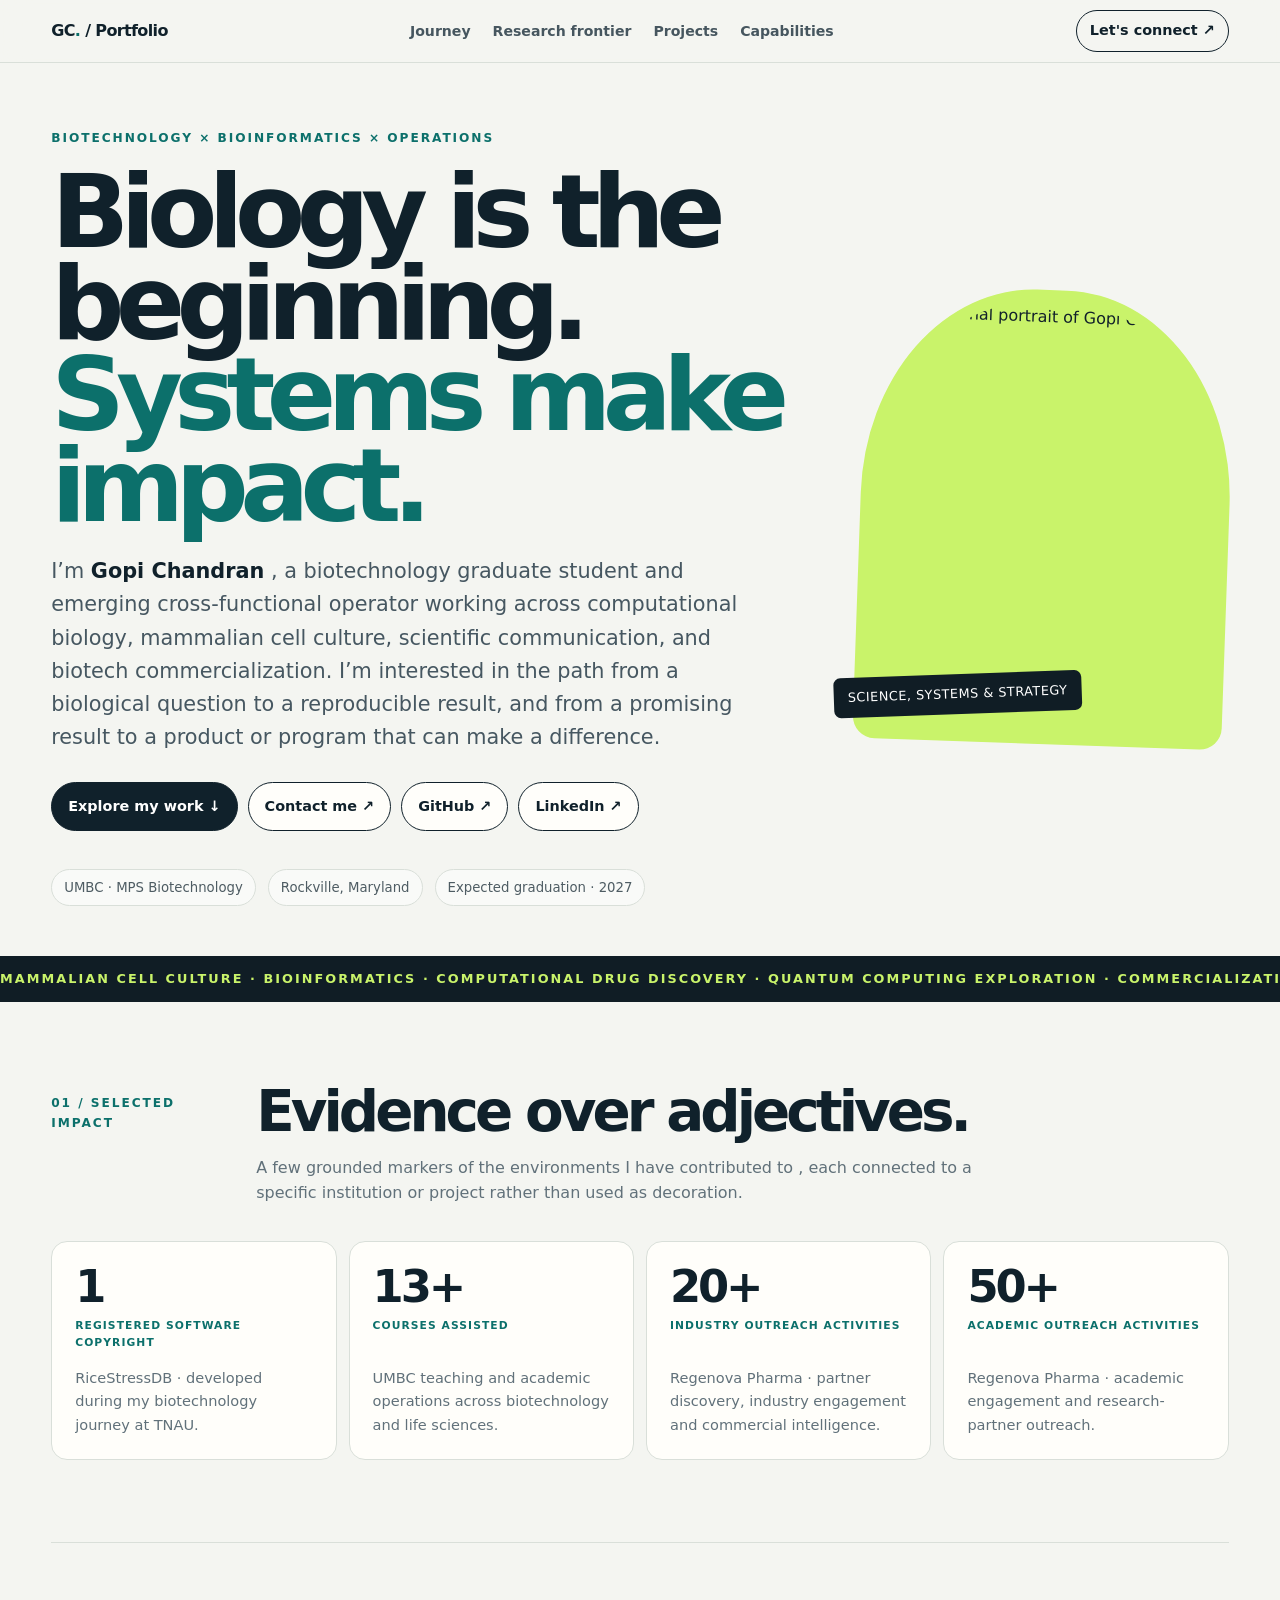
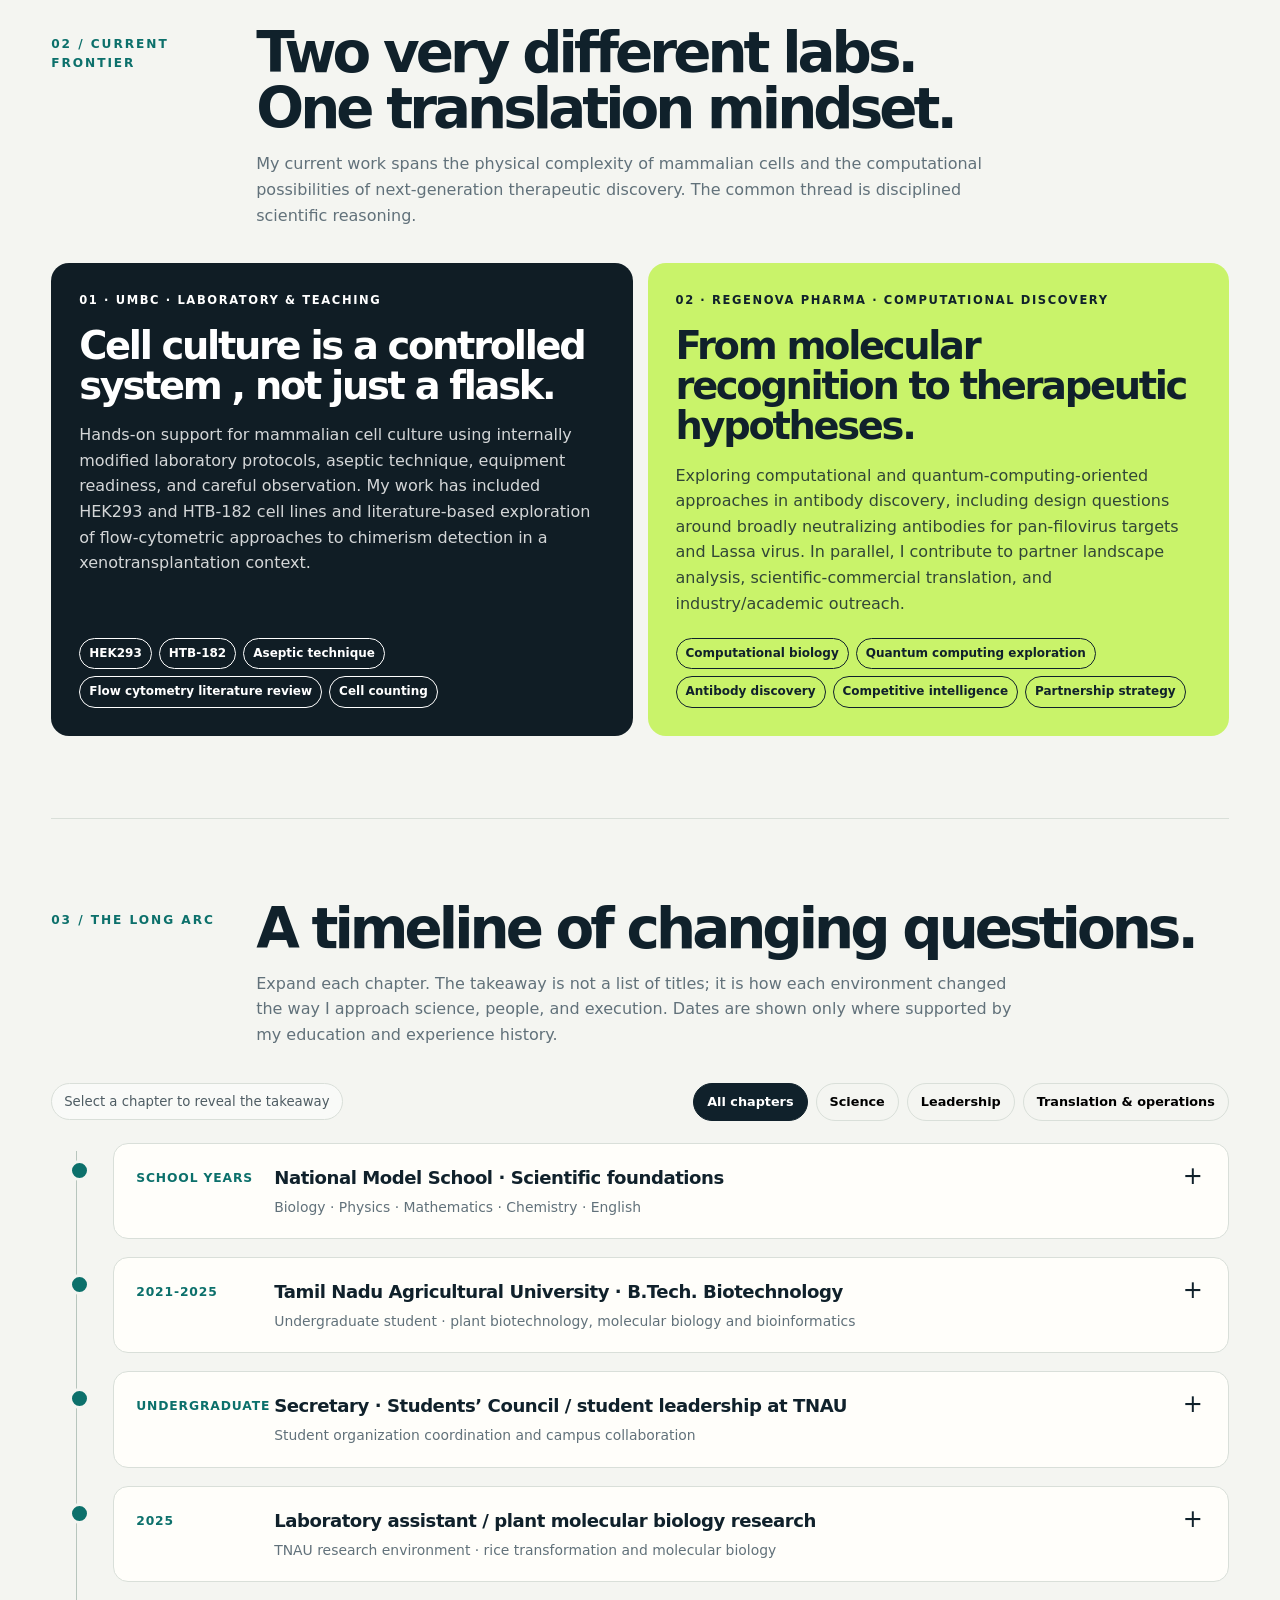
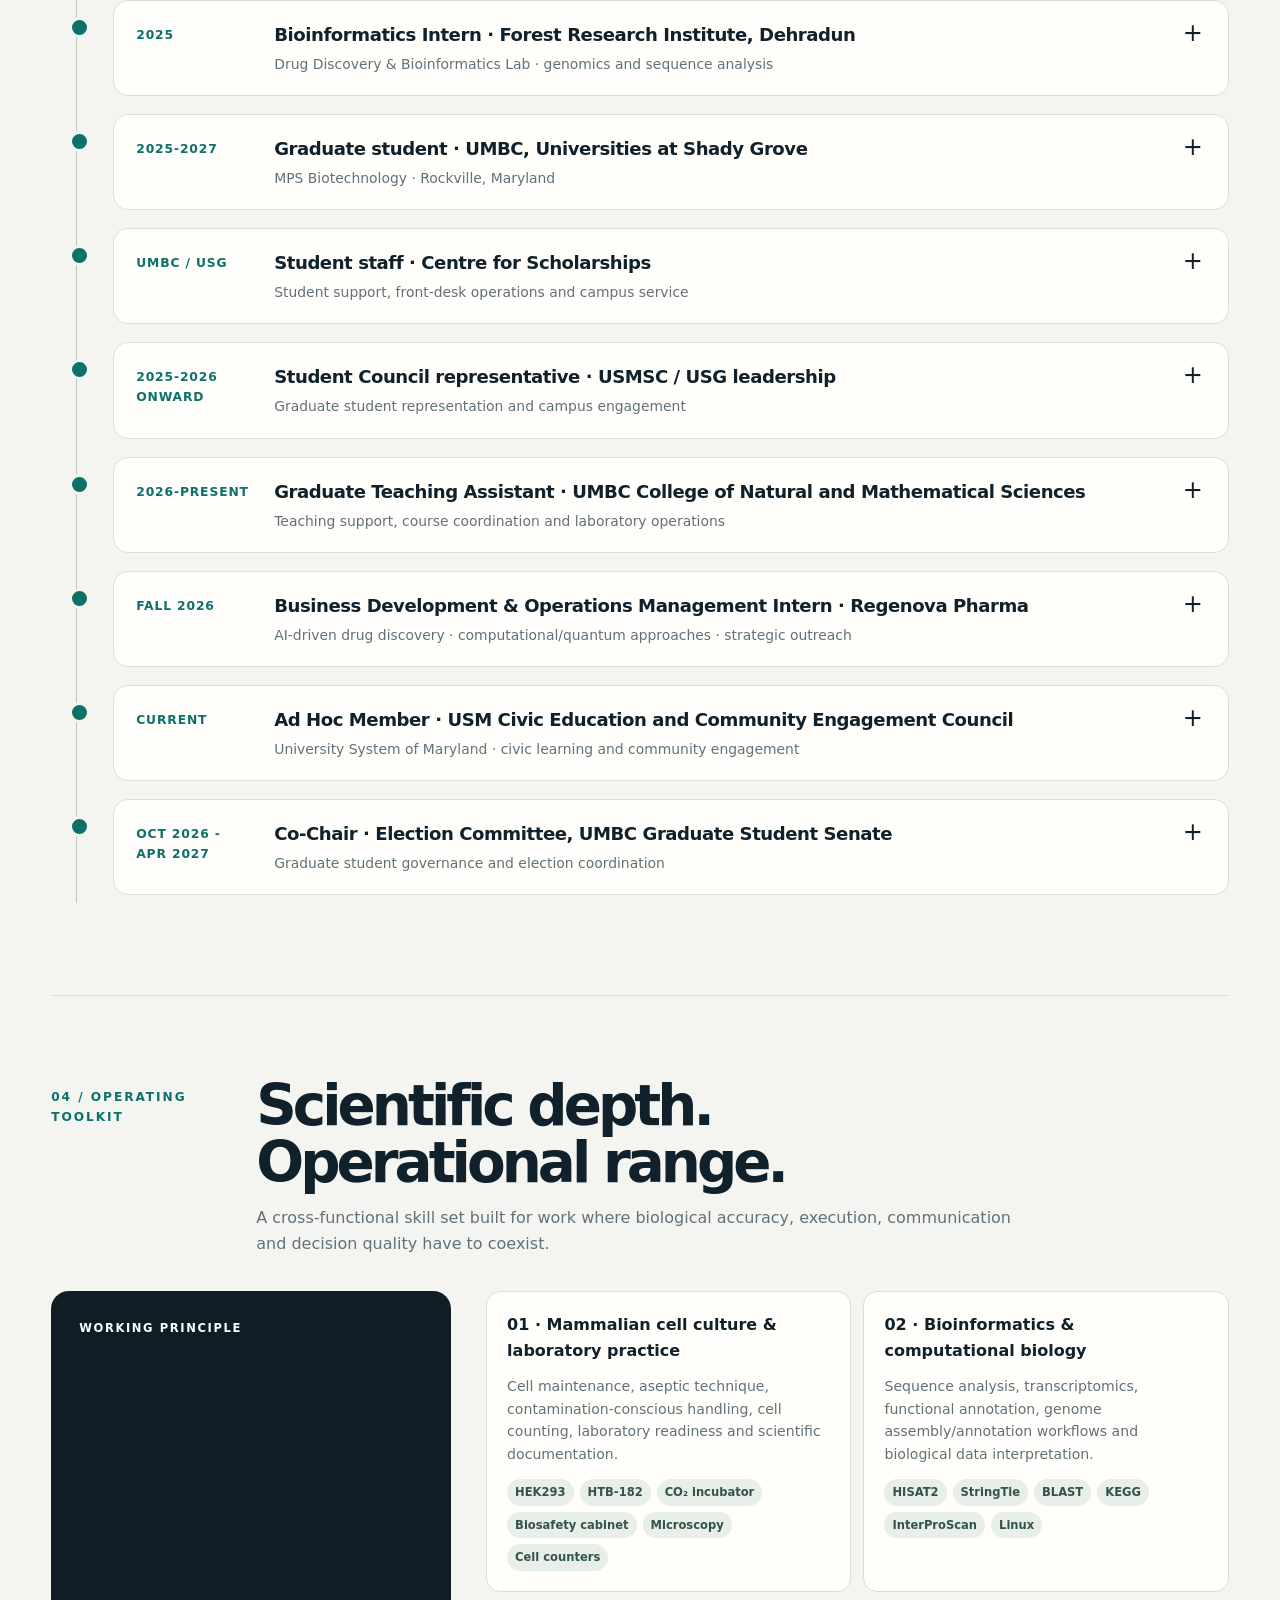
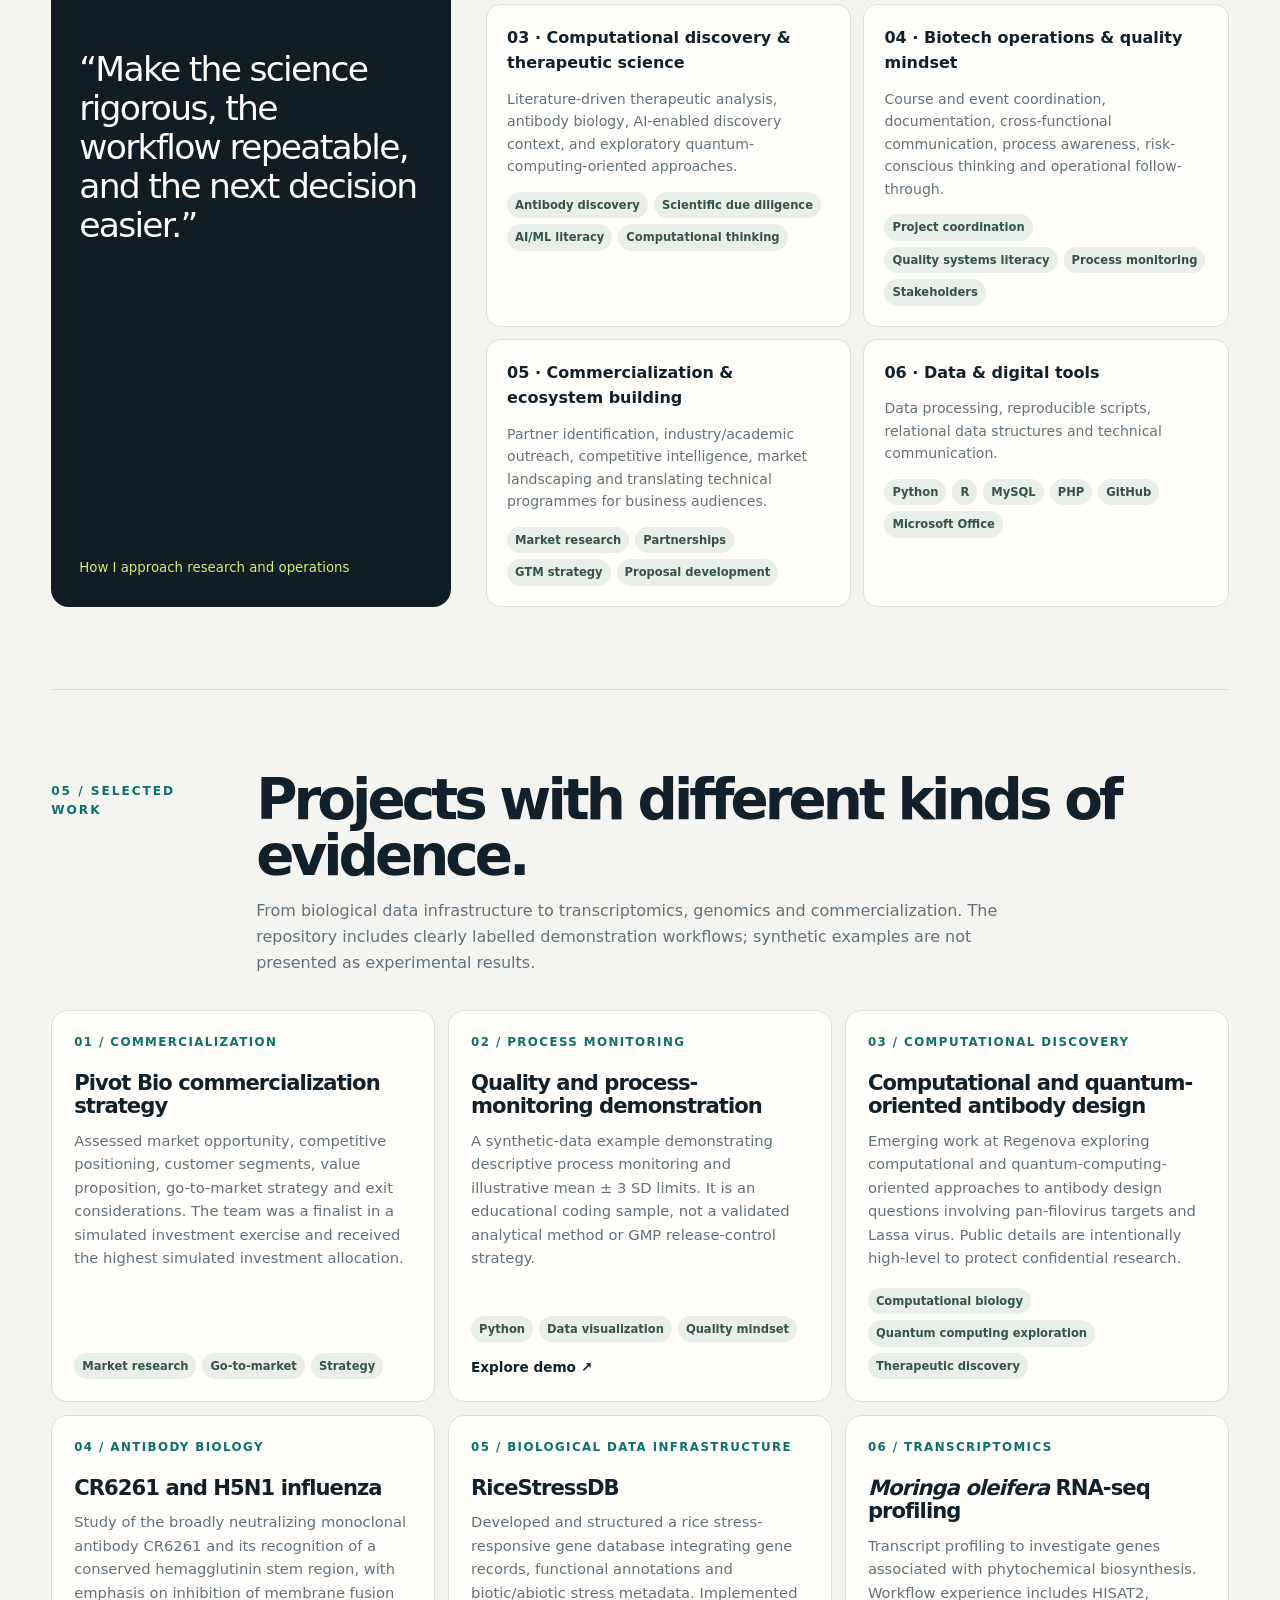
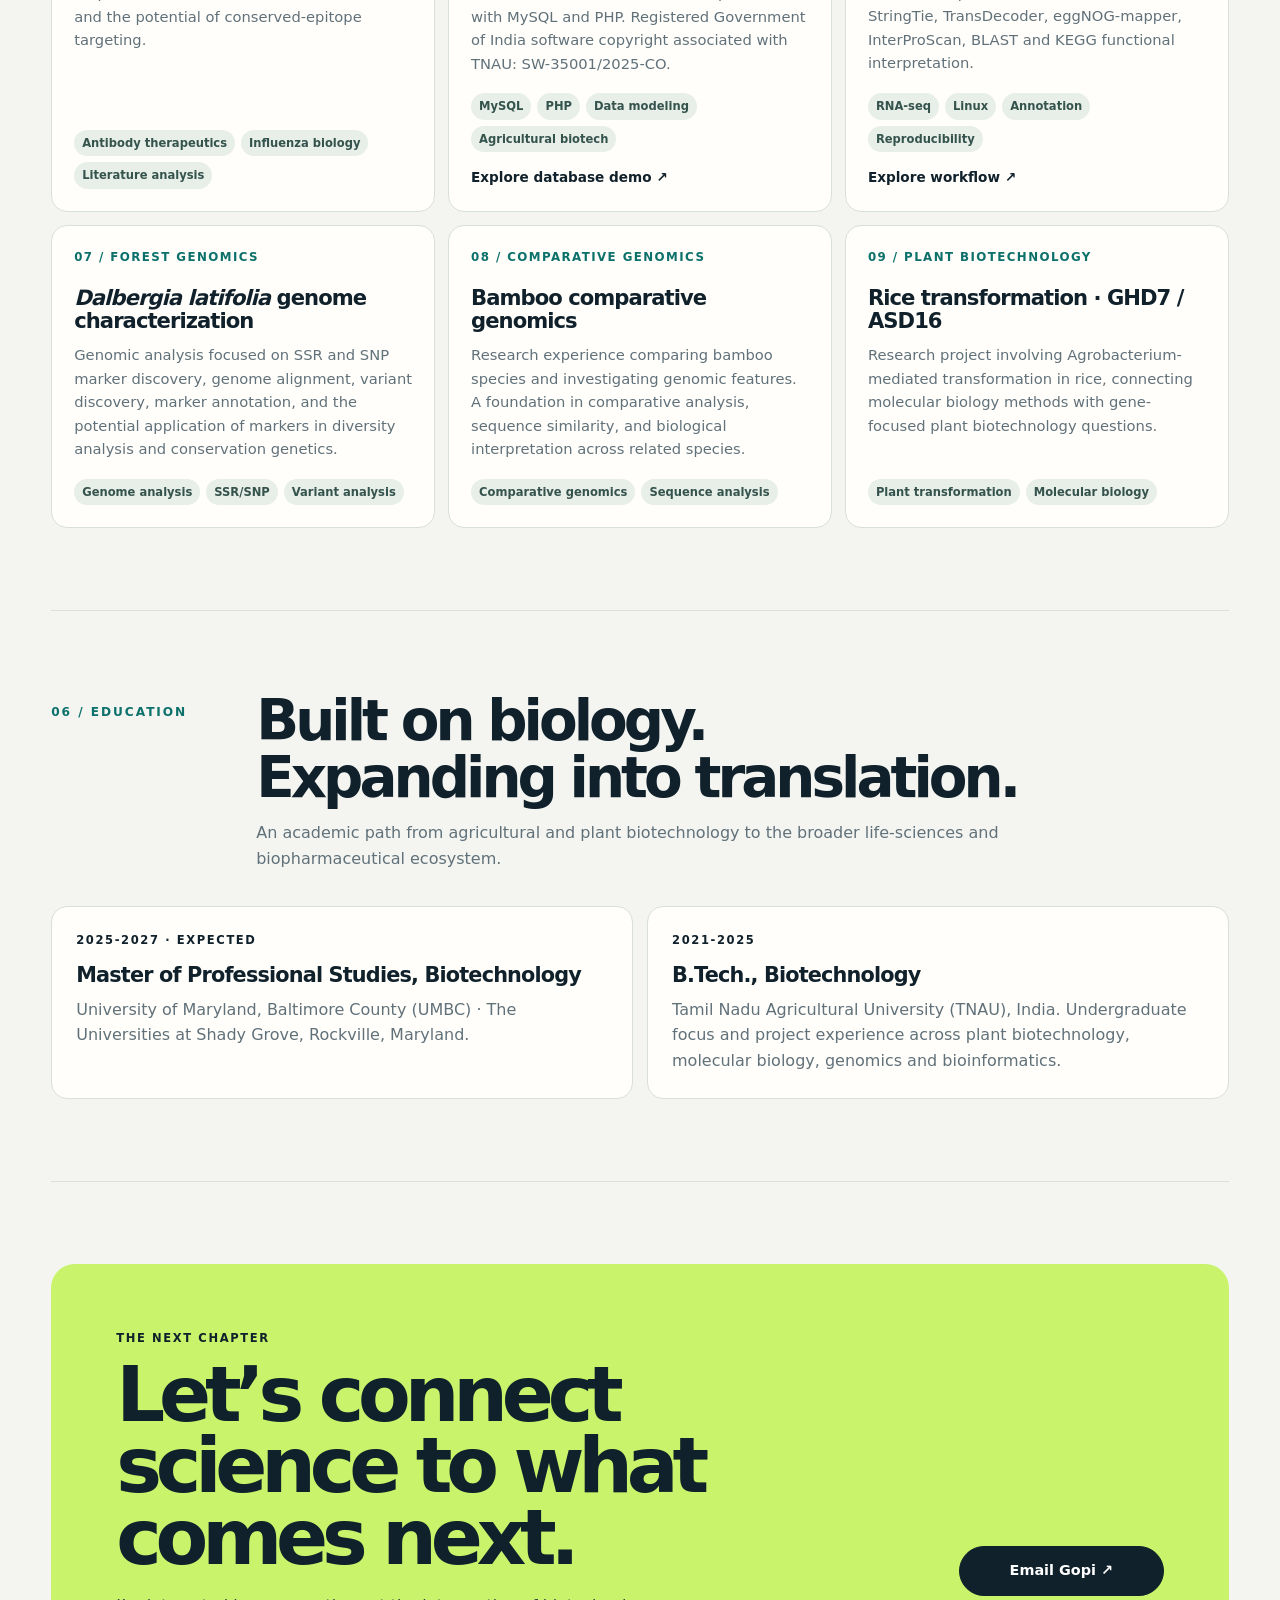
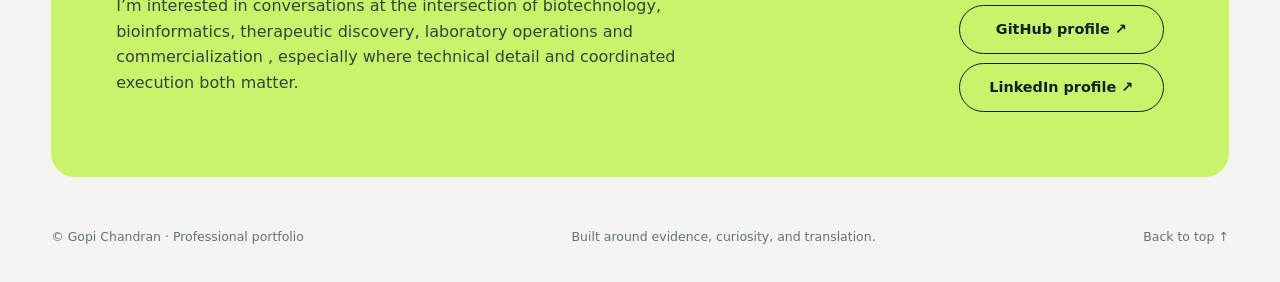
==== index.html @ c629f4dc "Add files via upload" ====
<!doctype html>
<html lang="en">
<head>
<meta charset="utf-8"><meta name="viewport" content="width=device-width, initial-scale=1">
<meta name="description" content="Gopi Chandran ,  biotechnology, computational biology, laboratory operations and biotech commercialization portfolio.">
<title>Gopi Chandran ,  Biology to Systems to Impact</title>
<style>
:root{--ink:#10212b;--muted:#61717a;--paper:#f4f5f1;--white:#fffefa;--line:#d9dfd9;--green:#c9f36a;--blue:#b7d8ff;--orange:#ff8e61;--dark:#101d25;--teal:#0c706b;--shadow:0 18px 55px #10212b12}*{box-sizing:border-box}html{scroll-behavior:smooth;scroll-padding-top:90px}body{margin:0;background:var(--paper);color:var(--ink);font:16px/1.6 Inter,ui-sans-serif,system-ui,-apple-system,"Segoe UI",sans-serif}a{color:inherit;text-decoration:none}a:hover{text-decoration:underline;text-underline-offset:4px}.wrap{width:min(1180px,92%);margin:auto}.topbar{position:sticky;top:0;z-index:20;background:#f4f5f1eF;backdrop-filter:blur(14px);border-bottom:1px solid var(--line)}.topinner{display:flex;justify-content:space-between;align-items:center;gap:20px;min-height:62px}.wordmark{font-weight:850;letter-spacing:-.04em}.wordmark span{color:var(--teal)}nav{display:flex;gap:22px;flex-wrap:wrap;font-size:.88rem;font-weight:650;color:#46565f}.hero{padding:66px 0 50px}.hero-grid{display:grid;grid-template-columns:minmax(0,1.35fr) minmax(260px,.65fr);gap:42px;align-items:center}.kicker,.section-index{font-size:.76rem;text-transform:uppercase;letter-spacing:.16em;font-weight:800;color:var(--teal)}h1{font-size:clamp(3.2rem,8vw,7.4rem);line-height:.89;letter-spacing:-.085em;margin:18px 0 24px;max-width:820px}h1 em{font-style:normal;color:var(--teal)}.hero-copy{max-width:730px;font-size:clamp(1.05rem,1.8vw,1.3rem);color:#465761}.hero-copy strong{color:var(--ink)}.hero-actions{display:flex;gap:10px;flex-wrap:wrap;margin:27px 0 0}.button{display:inline-flex;align-items:center;gap:9px;padding:12px 16px;border:1px solid var(--ink);border-radius:999px;font-weight:750;font-size:.9rem;transition:transform .2s,background .2s}.button:hover{transform:translateY(-2px);text-decoration:none}.button.primary{background:var(--ink);color:white}.button.light{background:var(--white)}.portrait-card{position:relative;padding:14px;background:var(--green);border-radius:46% 46% 22px 22px;transform:rotate(2deg);box--shadow:var(--shadow)}.portrait{display:block;width:100%;aspect-ratio:4/5;object-fit:cover;object-position:center 25%;border-radius:44% 44% 14px 14px;filter:saturate(.92)}.portrait-label{position:absolute;bottom:27px;left:-20px;background:var(--dark);color:white;padding:10px 14px;border-radius:7px;font-size:.8rem;letter-spacing:.04em;transform:rotate(-4deg)}.hero-foot{display:flex;gap:12px;flex-wrap:wrap;margin-top:38px}.pill{border:1px solid var(--line);padding:7px 12px;border-radius:999px;color:#4e5c63;font-size:.83rem;background:#ffffff80}.marquee{overflow:hidden;background:var(--dark);color:var(--green);padding:13px 0;white-space:nowrap;font-size:.8rem;text-transform:uppercase;letter-spacing:.16em;font-weight:800}.marquee span{display:inline-block;animation:drift 30s linear infinite}@keyframes drift{to{transform:translateX(-25%)}}section{padding:82px 0;border-bottom:1px solid var(--line)}.section-head{display:grid;grid-template-columns:180px 1fr;gap:25px;margin-bottom:35px}.section-index{padding-top:10px}.section-title{font-size:clamp(2rem,4.4vw,4.1rem);letter-spacing:-.07em;line-height:1;margin:0}.section-intro{max-width:780px;color:var(--muted);margin:14px 0 0}.stat-grid{display:grid;grid-template-columns:repeat(4,1fr);gap:12px}.stat{background:var(--white);border:1px solid var(--line);padding:23px;border-radius:16px;min-height:155px;display:flex;flex-direction:column;justify-content:space-between}.stat b{font-size:clamp(2rem,3.5vw,3.2rem);letter-spacing:-.07em;line-height:1}.stat p{margin:15px 0 0;color:var(--muted);font-size:.91rem}.stat small{display:block;color:var(--teal);font-weight:800;text-transform:uppercase;letter-spacing:.1em;font-size:.67rem;margin-top:7px}.feature{display:grid;grid-template-columns:1fr 1fr;gap:15px}.feature-card{padding:28px;border-radius:18px;min-height:300px;display:flex;flex-direction:column;justify-content:space-between;overflow:hidden}.feature-card.dark{background:var(--dark);color:white}.feature-card.lime{background:var(--green)}.feature-card.blue{background:var(--blue)}.feature-card.orange{background:var(--orange)}.feature-card h3{font-size:clamp(1.7rem,3vw,2.7rem);letter-spacing:-.06em;line-height:1.05;margin:16px 0}.feature-card p{max-width:560px;margin:0;color:inherit;opacity:.82}.mini-label{font-size:.72rem;text-transform:uppercase;letter-spacing:.14em;font-weight:850}.feature-bottom{display:flex;gap:7px;flex-wrap:wrap;margin-top:22px}.chip{border:1px solid currentColor;border-radius:99px;padding:5px 9px;font-size:.75rem;font-weight:700}.big-symbol{font-size:3.2rem;line-height:1}.timeline-tools{display:flex;justify-content:space-between;gap:15px;flex-wrap:wrap;align-items:center;margin-bottom:22px}.filterbar{display:flex;gap:8px;flex-wrap:wrap}.filter{border:1px solid var(--line);border-radius:99px;background:transparent;padding:8px 13px;font:inherit;font-size:.8rem;font-weight:750;cursor:pointer}.filter.active,.filter:hover{background:var(--ink);color:white;border-color:var(--ink)}.timeline{position:relative;margin-left:10px}.timeline:before{content:"";position:absolute;left:15px;top:8px;bottom:10px;width:1px;background:#b7c5bd}.event{position:relative;padding:0 0 18px 52px}.event:before{content:"";position:absolute;left:8px;top:17px;width:15px;height:15px;border:3px solid var(--paper);border-radius:50%;background:var(--teal);box--shadow:0 0 0 1px var(--teal)}.event[hidden]{display:none}.event details{border:1px solid var(--line);background:var(--white);border-radius:15px;overflow:hidden}.event summary{cursor:pointer;list-style:none;padding:20px 22px;display:grid;grid-template-columns:120px 1fr 26px;gap:18px;align-items:start}.event summary::-webkit-details-marker{display:none}.event summary:after{content:"+";font-size:1.5rem;line-height:1;font-weight:400;text-align:center}.event details[open] summary:after{content:"-"}.event-date{font-size:.77rem;font-weight:850;color:var(--teal);text-transform:uppercase;letter-spacing:.07em;padding-top:5px}.event h3{margin:0;font-size:1.13rem;letter-spacing:-.025em}.event .org{font-size:.87rem;color:var(--muted);margin-top:3px}.event-body{padding:0 22px 22px 160px;color:#4d5c63}.event-body p{margin:0 0 10px}.takeaway{border-left:3px solid var(--orange);padding:10px 14px;background:#fff3eb;color:var(--ink);font-size:.9rem}.projects{display:grid;grid-template-columns:repeat(3,minmax(0,1fr));gap:13px}.project{background:var(--white);border:1px solid var(--line);border-radius:16px;padding:22px;display:flex;flex-direction:column;min-height:275px;transition:transform .2s,box-shadow .2s}.project:hover{transform:translateY(-4px);box--shadow:var(--shadow)}.project .num{font-size:.74rem;color:var(--teal);font-weight:850;letter-spacing:.12em}.project h3{font-size:1.32rem;line-height:1.1;letter-spacing:-.045em;margin:19px 0 11px}.project p{color:var(--muted);font-size:.92rem;margin:0 0 18px}.project .tags{display:flex;gap:6px;flex-wrap:wrap;margin-top:auto}.tag{font-size:.72rem;padding:4px 8px;border-radius:99px;background:#e8eee8;color:#35534d;font-weight:750}.project a{font-size:.85rem;font-weight:800;margin-top:15px}.skill-layout{display:grid;grid-template-columns:.7fr 1.3fr;gap:35px}.skill-quote{background:var(--dark);color:white;border-radius:18px;padding:28px;display:flex;flex-direction:column;justify-content:space-between;min-height:340px}.skill-quote blockquote{margin:30px 0;font-size:clamp(1.5rem,2.7vw,2.3rem);line-height:1.13;letter-spacing:-.05em}.skill-quote small{color:var(--green)}.skill-groups{display:grid;grid-template-columns:1fr 1fr;gap:12px}.skill-group{padding:20px;background:var(--white);border:1px solid var(--line);border-radius:14px}.skill-group h3{margin:0 0 12px;font-size:1rem}.skill-group p{margin:0;color:var(--muted);font-size:.88rem}.skill-group .tags{display:flex;gap:6px;flex-wrap:wrap;margin-top:14px}.skill-group .tag{background:#e8eee8}.education{display:grid;grid-template-columns:1fr 1fr;gap:14px}.edu{background:var(--white);border:1px solid var(--line);border-radius:16px;padding:24px}.edu h3{margin:9px 0 5px;font-size:1.3rem;letter-spacing:-.04em}.edu p{margin:0;color:var(--muted)}.contact-panel{background:var(--green);border-radius:24px;padding:clamp(28px,6vw,65px);display:grid;grid-template-columns:1fr auto;gap:30px;align-items:end}.contact-panel h2{font-size:clamp(2.4rem,6vw,5.6rem);line-height:.93;letter-spacing:-.08em;margin:12px 0 20px;max-width:800px}.contact-panel p{max-width:640px;color:#31443d}.contact-links{display:flex;flex-direction:column;gap:9px;min-width:205px}.contact-links .button{justify-content:center}.fineprint{font-size:.78rem;color:var(--muted);padding:22px 0 35px;display:flex;justify-content:space-between;gap:15px;flex-wrap:wrap}.reveal{opacity:0;transform:translateY(16px);transition:opacity .6s,transform .6s}.reveal.visible{opacity:1;transform:none}.progress{position:fixed;top:0;left:0;height:3px;background:var(--orange);width:0;z-index:30}@media(max-width:850px){nav{display:none}.hero-grid,.skill-layout{grid-template-columns:1fr}.portrait-card{max-width:320px;grid-row:1;margin:0 auto 10px}.stat-grid{grid-template-columns:repeat(2,1fr)}.projects{grid-template-columns:repeat(2,1fr)}.section-head{grid-template-columns:1fr;gap:12px}.event summary{grid-template-columns:90px 1fr 20px;gap:12px}.event-body{padding-left:124px}.contact-panel{grid-template-columns:1fr}.contact-links{flex-direction:row;flex-wrap:wrap}.contact-links .button{flex:1}}@media(max-width:560px){.hero{padding-top:42px}.stat-grid,.feature,.projects,.skill-groups,.education{grid-template-columns:1fr}.stat{min-height:125px}.event summary{grid-template-columns:1fr 20px}.event-date{grid-column:1/-1}.event summary:after{grid-column:2;grid-row:2}.event-body{padding:0 20px 20px}.timeline{margin-left:0}.event{padding-left:39px}.event:before{left:2px}.timeline:before{left:9px}.feature-card{min-height:250px}.fineprint{display:block}}
</style>
</head>
<body>
<div class="progress" id="progress"></div>
<div class="topbar"><div class="wrap topinner"><a class="wordmark" href="#top">GC<span>.</span> / Portfolio</a><nav aria-label="Main navigation"><a href="#story">Journey</a><a href="#frontier">Research frontier</a><a href="#projects">Projects</a><a href="#capabilities">Capabilities</a></nav><a href="https://www.linkedin.com/in/gopichandran03/" target="_blank" rel="noopener noreferrer" class="button" style="padding:8px 13px">Let's connect ↗</a></div></div>
<header class="hero" id="top"><div class="wrap hero-grid"><div><div class="kicker">Biotechnology × Bioinformatics × Operations</div><h1>Biology is the<br>beginning.<br><em>Systems make impact.</em></h1><p class="hero-copy">I’m <strong>Gopi Chandran</strong> ,  a biotechnology graduate student and emerging cross-functional operator working across computational biology, mammalian cell culture, scientific communication, and biotech commercialization. I’m interested in the path from a biological question to a reproducible result, and from a promising result to a product or program that can make a difference.</p><div class="hero-actions"><a class="button primary" href="#projects">Explore my work ↓</a><a class="button light" href="mailto:gopic2@umbc.edu">Contact me ↗</a><a class="button light" href="https://github.com/gopichandran03" target="_blank" rel="noopener">GitHub ↗</a><a class="button light" href="https://www.linkedin.com/in/gopichandran03/" target="_blank" rel="noopener">LinkedIn ↗</a></div><div class="hero-foot"><span class="pill">UMBC · MPS Biotechnology</span><span class="pill">Rockville, Maryland</span><span class="pill">Expected graduation · 2027</span></div></div><div class="portrait-card"><img class="portrait" src="gopi-chandran-professional.jpg" alt="Professional portrait of Gopi Chandran"><div class="portrait-label">SCIENCE, SYSTEMS & STRATEGY</div></div></div></header>
<div class="marquee"><span>Mammalian Cell Culture · Bioinformatics · Computational Drug Discovery · Quantum Computing Exploration · Commercialization · Project Operations · Scientific Communication · &nbsp; Mammalian Cell Culture · Bioinformatics · Computational Drug Discovery · Quantum Computing Exploration · Commercialization · Project Operations · Scientific Communication · &nbsp;</span></div>
<main class="wrap">
<section id="impact" class="reveal"><div class="section-head"><div class="section-index">01 / Selected impact</div><div><h2 class="section-title">Evidence over adjectives.</h2><p class="section-intro">A few grounded markers of the environments I have contributed to ,  each connected to a specific institution or project rather than used as decoration.</p></div></div><div class="stat-grid"><article class="stat"><div><b>1</b><small>Registered software copyright</small></div><p>RiceStressDB · developed during my biotechnology journey at TNAU.</p></article><article class="stat"><div><b>13+</b><small>Courses assisted</small></div><p>UMBC teaching and academic operations across biotechnology and life sciences.</p></article><article class="stat"><div><b>20+</b><small>Industry outreach activities</small></div><p>Regenova Pharma · partner discovery, industry engagement and commercial intelligence.</p></article><article class="stat"><div><b>50+</b><small>Academic outreach activities</small></div><p>Regenova Pharma · academic engagement and research-partner outreach.</p></article></div></section>
<section id="frontier" class="reveal"><div class="section-head"><div class="section-index">02 / Current frontier</div><div><h2 class="section-title">Two very different labs.<br>One translation mindset.</h2><p class="section-intro">My current work spans the physical complexity of mammalian cells and the computational possibilities of next-generation therapeutic discovery. The common thread is disciplined scientific reasoning.</p></div></div><div class="feature"><article class="feature-card dark"><div><div class="mini-label">01 · UMBC · Laboratory & teaching</div><h3>Cell culture is a controlled system ,  not just a flask.</h3><p>Hands-on support for mammalian cell culture using internally modified laboratory protocols, aseptic technique, equipment readiness, and careful observation. My work has included HEK293 and HTB-182 cell lines and literature-based exploration of flow-cytometric approaches to chimerism detection in a xenotransplantation context.</p></div><div class="feature-bottom"><span class="chip">HEK293</span><span class="chip">HTB-182</span><span class="chip">Aseptic technique</span><span class="chip">Flow cytometry literature review</span><span class="chip">Cell counting</span></div></article><article class="feature-card lime"><div><div class="mini-label">02 · Regenova Pharma · Computational discovery</div><h3>From molecular recognition to therapeutic hypotheses.</h3><p>Exploring computational and quantum-computing-oriented approaches in antibody discovery, including design questions around broadly neutralizing antibodies for pan-filovirus targets and Lassa virus. In parallel, I contribute to partner landscape analysis, scientific-commercial translation, and industry/academic outreach.</p></div><div class="feature-bottom"><span class="chip">Computational biology</span><span class="chip">Quantum computing exploration</span><span class="chip">Antibody discovery</span><span class="chip">Competitive intelligence</span><span class="chip">Partnership strategy</span></div></article></div></section>
<section id="story" class="reveal"><div class="section-head"><div class="section-index">03 / The long arc</div><div><h2 class="section-title">A timeline of changing questions.</h2><p class="section-intro">Expand each chapter. The takeaway is not a list of titles; it is how each environment changed the way I approach science, people, and execution. Dates are shown only where supported by my education and experience history.</p></div></div><div class="timeline-tools"><span class="pill">Select a chapter to reveal the takeaway</span><div class="filterbar" role="group" aria-label="Filter timeline"><button class="filter active" data-filter="all">All chapters</button><button class="filter" data-filter="science">Science</button><button class="filter" data-filter="leadership">Leadership</button><button class="filter" data-filter="translation">Translation & operations</button></div></div><div class="timeline">
<article class="event" data-category="science"><details><summary><div class="event-date">School years</div><div><h3>National Model School · Scientific foundations</h3><div class="org">Biology · Physics · Mathematics · Chemistry · English</div></div></summary><div class="event-body"><p>Studying life sciences alongside mathematics and physical sciences gave me an early habit of connecting systems: living processes, quantitative reasoning, and the language needed to explain both.</p><div class="takeaway"><strong>Takeaway:</strong> Biology tells me what is happening; mathematics and physics help me ask how and why.</div></div></details></article>
<article class="event" data-category="science"><details><summary><div class="event-date">2021-2025</div><div><h3>Tamil Nadu Agricultural University · B.Tech. Biotechnology</h3><div class="org">Undergraduate student · plant biotechnology, molecular biology and bioinformatics</div></div></summary><div class="event-body"><p>Built a foundation across biotechnology and agricultural research, with project work spanning stress-responsive rice genes, plant transformation, transcriptomics, comparative genomics, and biological data management.</p><div class="takeaway"><strong>Takeaway:</strong> Research becomes more useful when experimental biology and data architecture are designed to inform one another.</div></div></details></article>
<article class="event" data-category="leadership"><details><summary><div class="event-date">Undergraduate</div><div><h3>Secretary · Students’ Council / student leadership at TNAU</h3><div class="org">Student organization coordination and campus collaboration</div></div></summary><div class="event-body"><p>Worked with peers and campus stakeholders to coordinate student activities, communication, and shared responsibilities. Leadership became a practical exercise in reliability, coordination, and follow-through.</p><div class="takeaway"><strong>Takeaway:</strong> Good coordination is a system: clear ownership, timely communication, and dependable execution.</div></div></details></article>
<article class="event" data-category="science"><details><summary><div class="event-date">2025</div><div><h3>Laboratory assistant / plant molecular biology research</h3><div class="org">TNAU research environment · rice transformation and molecular biology</div></div></summary><div class="event-body"><p>Contributed to laboratory research and project work involving Agrobacterium-mediated transformation in rice, including work associated with the GHD7 gene and cultivar ASD16.</p><div class="takeaway"><strong>Takeaway:</strong> A protocol is only as useful as the care, consistency, and documentation behind its execution.</div></div></details></article>
<article class="event" data-category="science"><details><summary><div class="event-date">2025</div><div><h3>Bioinformatics Intern · Forest Research Institute, Dehradun</h3><div class="org">Drug Discovery & Bioinformatics Lab · genomics and sequence analysis</div></div></summary><div class="event-body"><p>Worked on forest genomics and sequence-analysis workflows, including de novo assembly and gene prediction for <em>Dalbergia latifolia</em>, alongside comparative genomics interests. Tools across this research journey include Linux-based workflows, sequence alignment, assembly evaluation, annotation, and marker analysis.</p><div class="takeaway"><strong>Takeaway:</strong> Large biological datasets become interpretable only when each computational step is reproducible and biologically grounded.</div></div></details></article>
<article class="event" data-category="science"><details><summary><div class="event-date">2025-2027</div><div><h3>Graduate student · UMBC, Universities at Shady Grove</h3><div class="org">MPS Biotechnology · Rockville, Maryland</div></div></summary><div class="event-body"><p>Expanded from plant-focused biotechnology into a broader biopharmaceutical setting, with exposure to biotechnology product quality, regulatory thinking, experimental design, project management, mammalian cell culture, and therapeutic development.</p><div class="takeaway"><strong>Takeaway:</strong> The same scientific rigor must travel across modalities ,  from plant genomes to cell systems to therapeutic products.</div></div></details></article>
<article class="event" data-category="leadership translation"><details><summary><div class="event-date">UMBC / USG</div><div><h3>Student staff · Centre for Scholarships</h3><div class="org">Student support, front-desk operations and campus service</div></div></summary><div class="event-body"><p>Supported scholarship-centre operations and student-facing initiatives, including snack bags, Manna markets, mobile markets, and events. This role brought service delivery, logistics, and operational consistency into my daily work.</p><div class="takeaway"><strong>Takeaway:</strong> Operations matter most when they make a real service easier to access.</div></div></details></article>
<article class="event" data-category="leadership translation"><details><summary><div class="event-date">2025-2026 onward</div><div><h3>Student Council representative · USMSC / USG leadership</h3><div class="org">Graduate student representation and campus engagement</div></div></summary><div class="event-body"><p>Contributed to student representation and communication between graduate students and university stakeholders, alongside involvement in the University System of Maryland student community. These roles sharpened my ability to surface concerns, communicate clearly, and work across institutional boundaries.</p><div class="takeaway"><strong>Takeaway:</strong> Stakeholder management starts with listening accurately before proposing a solution.</div></div></details></article>
<article class="event" data-category="science leadership"><details><summary><div class="event-date">2026-present</div><div><h3>Graduate Teaching Assistant · UMBC College of Natural and Mathematical Sciences</h3><div class="org">Teaching support, course coordination and laboratory operations</div></div></summary><div class="event-body"><p>Support teaching and course delivery across biotechnology and life-science programmes, including coordination of sessions and guest speakers. Laboratory work includes HEK293 and HTB-182 culture support using internally modified protocols, CO₂ incubators, biosafety cabinets, microscopy, manual and automated cell counters, PPE, and contamination-conscious aseptic practices. I have also supported literature review and preliminary investigation of flow-cytometry approaches for chimerism detection in a xenotransplantation project.</p><div class="takeaway"><strong>Takeaway:</strong> Teaching and lab support both depend on making complex work understandable, prepared, and repeatable.</div></div></details></article>
<article class="event" data-category="translation"><details><summary><div class="event-date">Fall 2026</div><div><h3>Business Development & Operations Management Intern · Regenova Pharma</h3><div class="org">AI-driven drug discovery · computational/quantum approaches · strategic outreach</div></div></summary><div class="event-body"><p>Work at the interface of computational therapeutic discovery and business operations. Focus areas include exploring quantum-computing-oriented approaches for broadly neutralizing antibody design targeting pan-filovirus families and Lassa virus; evaluating potential industry and academic partners; conducting competitive and market landscape research; supporting scientific-commercial due diligence; and translating technical programmes into partnership, proposal, and commercialization narratives.</p><p>Outreach activity includes more than 20 industry outreach activities and 50+ academic outreach activities, alongside partner evaluation and market intelligence. Specific research claims and confidential technical details are intentionally not disclosed here.</p><div class="takeaway"><strong>Takeaway:</strong> The value of emerging technology depends not only on scientific promise, but also on partner fit, feasibility, and a credible path to impact.</div></div></details></article>
<article class="event" data-category="leadership translation"><details><summary><div class="event-date">Current</div><div><h3>Ad Hoc Member · USM Civic Education and Community Engagement Council</h3><div class="org">University System of Maryland · civic learning and community engagement</div></div></summary><div class="event-body"><p>Contribute a student perspective to conversations connecting civic education, campus communities, and public engagement across the University System of Maryland.</p><div class="takeaway"><strong>Takeaway:</strong> Strong institutions create pathways for people to participate, contribute, and understand the systems around them.</div></div></details></article><article class="event" data-category="leadership translation"><details><summary><div class="event-date">Oct 2026 - Apr 2027</div><div><h3>Co-Chair · Election Committee, UMBC Graduate Student Senate</h3><div class="org">Graduate student governance and election coordination</div></div></summary><div class="event-body"><p>Support the planning and coordination of graduate student senate election activities, with attention to clear communication, transparent processes, timelines, and participation.</p><div class="takeaway"><strong>Takeaway:</strong> Trust in a process is built through transparency, consistency, and accessible communication.</div></div></details></article>
</div></section>
<section id="capabilities" class="reveal"><div class="section-head"><div class="section-index">04 / Operating toolkit</div><div><h2 class="section-title">Scientific depth.<br>Operational range.</h2><p class="section-intro">A cross-functional skill set built for work where biological accuracy, execution, communication and decision quality have to coexist.</p></div></div><div class="skill-layout"><aside class="skill-quote"><div class="mini-label">Working principle</div><blockquote>“Make the science rigorous, the workflow repeatable, and the next decision easier.”</blockquote><small>How I approach research and operations</small></aside><div class="skill-groups"><article class="skill-group"><h3>01 · Mammalian cell culture & laboratory practice</h3><p>Cell maintenance, aseptic technique, contamination-conscious handling, cell counting, laboratory readiness and scientific documentation.</p><div class="tags"><span class="tag">HEK293</span><span class="tag">HTB-182</span><span class="tag">CO₂ incubator</span><span class="tag">Biosafety cabinet</span><span class="tag">Microscopy</span><span class="tag">Cell counters</span></div></article><article class="skill-group"><h3>02 · Bioinformatics & computational biology</h3><p>Sequence analysis, transcriptomics, functional annotation, genome assembly/annotation workflows and biological data interpretation.</p><div class="tags"><span class="tag">HISAT2</span><span class="tag">StringTie</span><span class="tag">BLAST</span><span class="tag">KEGG</span><span class="tag">InterProScan</span><span class="tag">Linux</span></div></article><article class="skill-group"><h3>03 · Computational discovery & therapeutic science</h3><p>Literature-driven therapeutic analysis, antibody biology, AI-enabled discovery context, and exploratory quantum-computing-oriented approaches.</p><div class="tags"><span class="tag">Antibody discovery</span><span class="tag">Scientific due diligence</span><span class="tag">AI/ML literacy</span><span class="tag">Computational thinking</span></div></article><article class="skill-group"><h3>04 · Biotech operations & quality mindset</h3><p>Course and event coordination, documentation, cross-functional communication, process awareness, risk-conscious thinking and operational follow-through.</p><div class="tags"><span class="tag">Project coordination</span><span class="tag">Quality systems literacy</span><span class="tag">Process monitoring</span><span class="tag">Stakeholders</span></div></article><article class="skill-group"><h3>05 · Commercialization & ecosystem building</h3><p>Partner identification, industry/academic outreach, competitive intelligence, market landscaping and translating technical programmes for business audiences.</p><div class="tags"><span class="tag">Market research</span><span class="tag">Partnerships</span><span class="tag">GTM strategy</span><span class="tag">Proposal development</span></div></article><article class="skill-group"><h3>06 · Data & digital tools</h3><p>Data processing, reproducible scripts, relational data structures and technical communication.</p><div class="tags"><span class="tag">Python</span><span class="tag">R</span><span class="tag">MySQL</span><span class="tag">PHP</span><span class="tag">GitHub</span><span class="tag">Microsoft Office</span></div></article></div></div></section>

<section id="projects" class="reveal"><div class="section-head"><div class="section-index">05 / Selected work</div><div><h2 class="section-title">Projects with different kinds of evidence.</h2><p class="section-intro">From biological data infrastructure to transcriptomics, genomics and commercialization. The repository includes clearly labelled demonstration workflows; synthetic examples are not presented as experimental results.</p></div></div><div class="projects">
<article class="project"><div class="num">01 / COMMERCIALIZATION</div><h3>Pivot Bio commercialization strategy</h3><p>Assessed market opportunity, competitive positioning, customer segments, value proposition, go-to-market strategy and exit considerations. The team was a finalist in a simulated investment exercise and received the highest simulated investment allocation.</p><div class="tags"><span class="tag">Market research</span><span class="tag">Go-to-market</span><span class="tag">Strategy</span></div></article>
<article class="project"><div class="num">02 / PROCESS MONITORING</div><h3>Quality and process-monitoring demonstration</h3><p>A synthetic-data example demonstrating descriptive process monitoring and illustrative mean ± 3 SD limits. It is an educational coding sample, not a validated analytical method or GMP release-control strategy.</p><div class="tags"><span class="tag">Python</span><span class="tag">Data visualization</span><span class="tag">Quality mindset</span></div><a href="workflows/quality_control/README.md">Explore demo ↗</a></article>
<article class="project"><div class="num">03 / COMPUTATIONAL DISCOVERY</div><h3>Computational and quantum-oriented antibody design</h3><p>Emerging work at Regenova exploring computational and quantum-computing-oriented approaches to antibody design questions involving pan-filovirus targets and Lassa virus. Public details are intentionally high-level to protect confidential research.</p><div class="tags"><span class="tag">Computational biology</span><span class="tag">Quantum computing exploration</span><span class="tag">Therapeutic discovery</span></div></article>
<article class="project"><div class="num">04 / ANTIBODY BIOLOGY</div><h3>CR6261 and H5N1 influenza</h3><p>Study of the broadly neutralizing monoclonal antibody CR6261 and its recognition of a conserved hemagglutinin stem region, with emphasis on inhibition of membrane fusion and the potential of conserved-epitope targeting.</p><div class="tags"><span class="tag">Antibody therapeutics</span><span class="tag">Influenza biology</span><span class="tag">Literature analysis</span></div></article>
<article class="project"><div class="num">05 / BIOLOGICAL DATA INFRASTRUCTURE</div><h3>RiceStressDB</h3><p>Developed and structured a rice stress-responsive gene database integrating gene records, functional annotations and biotic/abiotic stress metadata. Implemented with MySQL and PHP. Registered Government of India software copyright associated with TNAU: SW-35001/2025-CO.</p><div class="tags"><span class="tag">MySQL</span><span class="tag">PHP</span><span class="tag">Data modeling</span><span class="tag">Agricultural biotech</span></div><a href="workflows/rice_stress_db/README.md">Explore database demo ↗</a></article>
<article class="project"><div class="num">06 / TRANSCRIPTOMICS</div><h3><em>Moringa oleifera</em> RNA-seq profiling</h3><p>Transcript profiling to investigate genes associated with phytochemical biosynthesis. Workflow experience includes HISAT2, StringTie, TransDecoder, eggNOG-mapper, InterProScan, BLAST and KEGG functional interpretation.</p><div class="tags"><span class="tag">RNA-seq</span><span class="tag">Linux</span><span class="tag">Annotation</span><span class="tag">Reproducibility</span></div><a href="workflows/rnaseq/README.md">Explore workflow ↗</a></article>
<article class="project"><div class="num">07 / FOREST GENOMICS</div><h3><em>Dalbergia latifolia</em> genome characterization</h3><p>Genomic analysis focused on SSR and SNP marker discovery, genome alignment, variant discovery, marker annotation, and the potential application of markers in diversity analysis and conservation genetics.</p><div class="tags"><span class="tag">Genome analysis</span><span class="tag">SSR/SNP</span><span class="tag">Variant analysis</span></div></article>
<article class="project"><div class="num">08 / COMPARATIVE GENOMICS</div><h3>Bamboo comparative genomics</h3><p>Research experience comparing bamboo species and investigating genomic features. A foundation in comparative analysis, sequence similarity, and biological interpretation across related species.</p><div class="tags"><span class="tag">Comparative genomics</span><span class="tag">Sequence analysis</span></div></article>
<article class="project"><div class="num">09 / PLANT BIOTECHNOLOGY</div><h3>Rice transformation · GHD7 / ASD16</h3><p>Research project involving Agrobacterium-mediated transformation in rice, connecting molecular biology methods with gene-focused plant biotechnology questions.</p><div class="tags"><span class="tag">Plant transformation</span><span class="tag">Molecular biology</span></div></article>
</div></section>
<section id="education" class="reveal"><div class="section-head"><div class="section-index">06 / Education</div><div><h2 class="section-title">Built on biology.<br>Expanding into translation.</h2><p class="section-intro">An academic path from agricultural and plant biotechnology to the broader life-sciences and biopharmaceutical ecosystem.</p></div></div><div class="education"><article class="edu"><div class="mini-label">2025-2027 · Expected</div><h3>Master of Professional Studies, Biotechnology</h3><p>University of Maryland, Baltimore County (UMBC) · The Universities at Shady Grove, Rockville, Maryland.</p></article><article class="edu"><div class="mini-label">2021-2025</div><h3>B.Tech., Biotechnology</h3><p>Tamil Nadu Agricultural University (TNAU), India. Undergraduate focus and project experience across plant biotechnology, molecular biology, genomics and bioinformatics.</p></article></div></section>
<section id="contact" class="reveal" style="border-bottom:0;padding-bottom:28px"><div class="contact-panel"><div><div class="mini-label">The next chapter</div><h2>Let’s connect science to what comes next.</h2><p>I’m interested in conversations at the intersection of biotechnology, bioinformatics, therapeutic discovery, laboratory operations and commercialization ,  especially where technical detail and coordinated execution both matter.</p></div><div class="contact-links"><a class="button primary" href="mailto:gopic2@umbc.edu">Email Gopi ↗</a><a class="button" href="https://github.com/gopichandran03" target="_blank" rel="noopener">GitHub profile ↗</a><a class="button" href="https://www.linkedin.com/in/gopichandran03/" target="_blank" rel="noopener">LinkedIn profile ↗</a></div></div></section>
</main><footer class="wrap fineprint"><span>© Gopi Chandran · Professional portfolio</span><span>Built around evidence, curiosity, and translation.</span><span><a href="#top">Back to top ↑</a></span></footer>
<script>
// Timeline filters: filter by broad chapter while keeping the full chronology available.
const filterButtons=[...document.querySelectorAll('.filter')];const events=[...document.querySelectorAll('.event')];filterButtons.forEach(btn=>btn.addEventListener('click',()=>{filterButtons.forEach(b=>b.classList.toggle('active',b===btn));const f=btn.dataset.filter;events.forEach(e=>{e.hidden=f!=='all'&&!e.dataset.category.split(' ').includes(f)})}));
// Scroll progress and subtle reveal animation.
const progress=document.getElementById('progress');function updateProgress(){const max=document.documentElement.scrollHeight-innerHeight;progress.style.width=(max>0?scrollY/max*100:0)+'%'}addEventListener('scroll',updateProgress,{passive:true});updateProgress();if('IntersectionObserver'in window){const io=new IntersectionObserver(entries=>entries.forEach(e=>{if(e.isIntersecting){e.target.classList.add('visible');io.unobserve(e.target)}}),{threshold:.08});document.querySelectorAll('.reveal').forEach(el=>io.observe(el))}else{document.querySelectorAll('.reveal').forEach(el=>el.classList.add('visible'))}
</script>
</body></html>
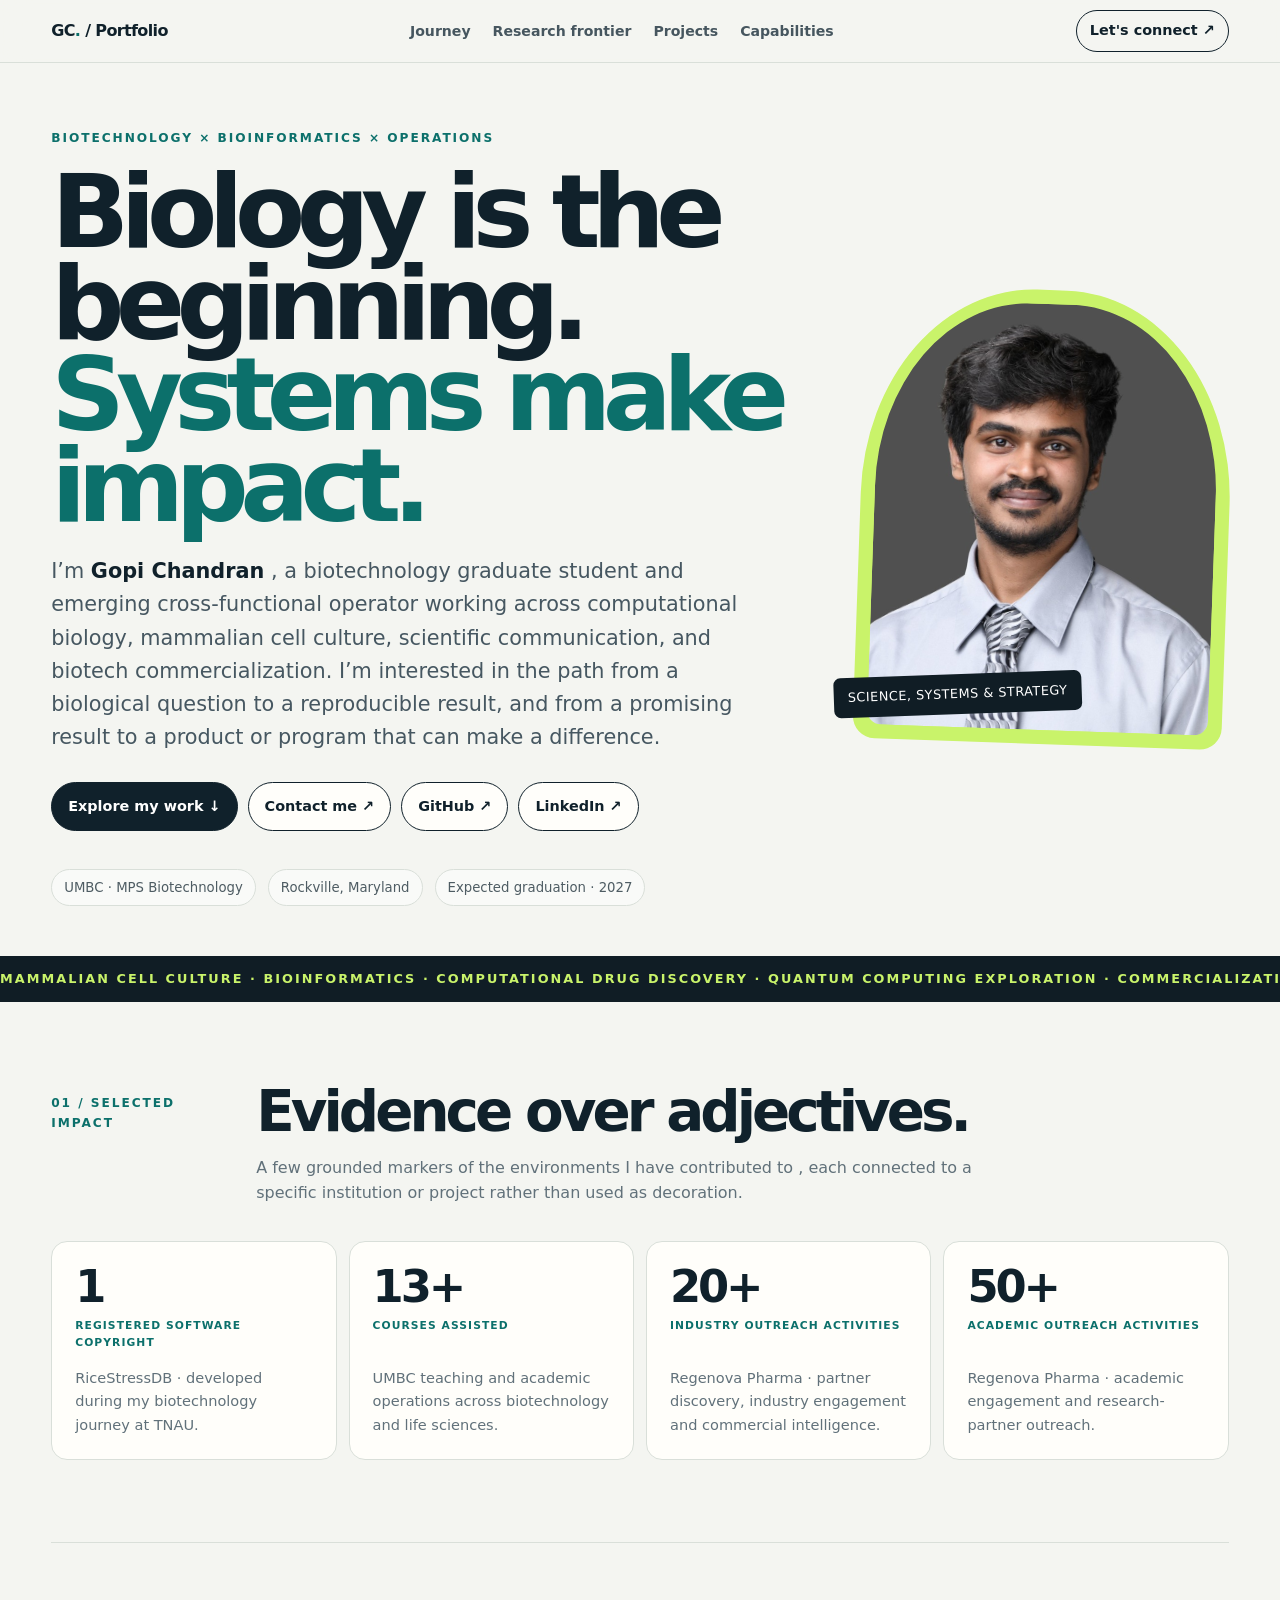
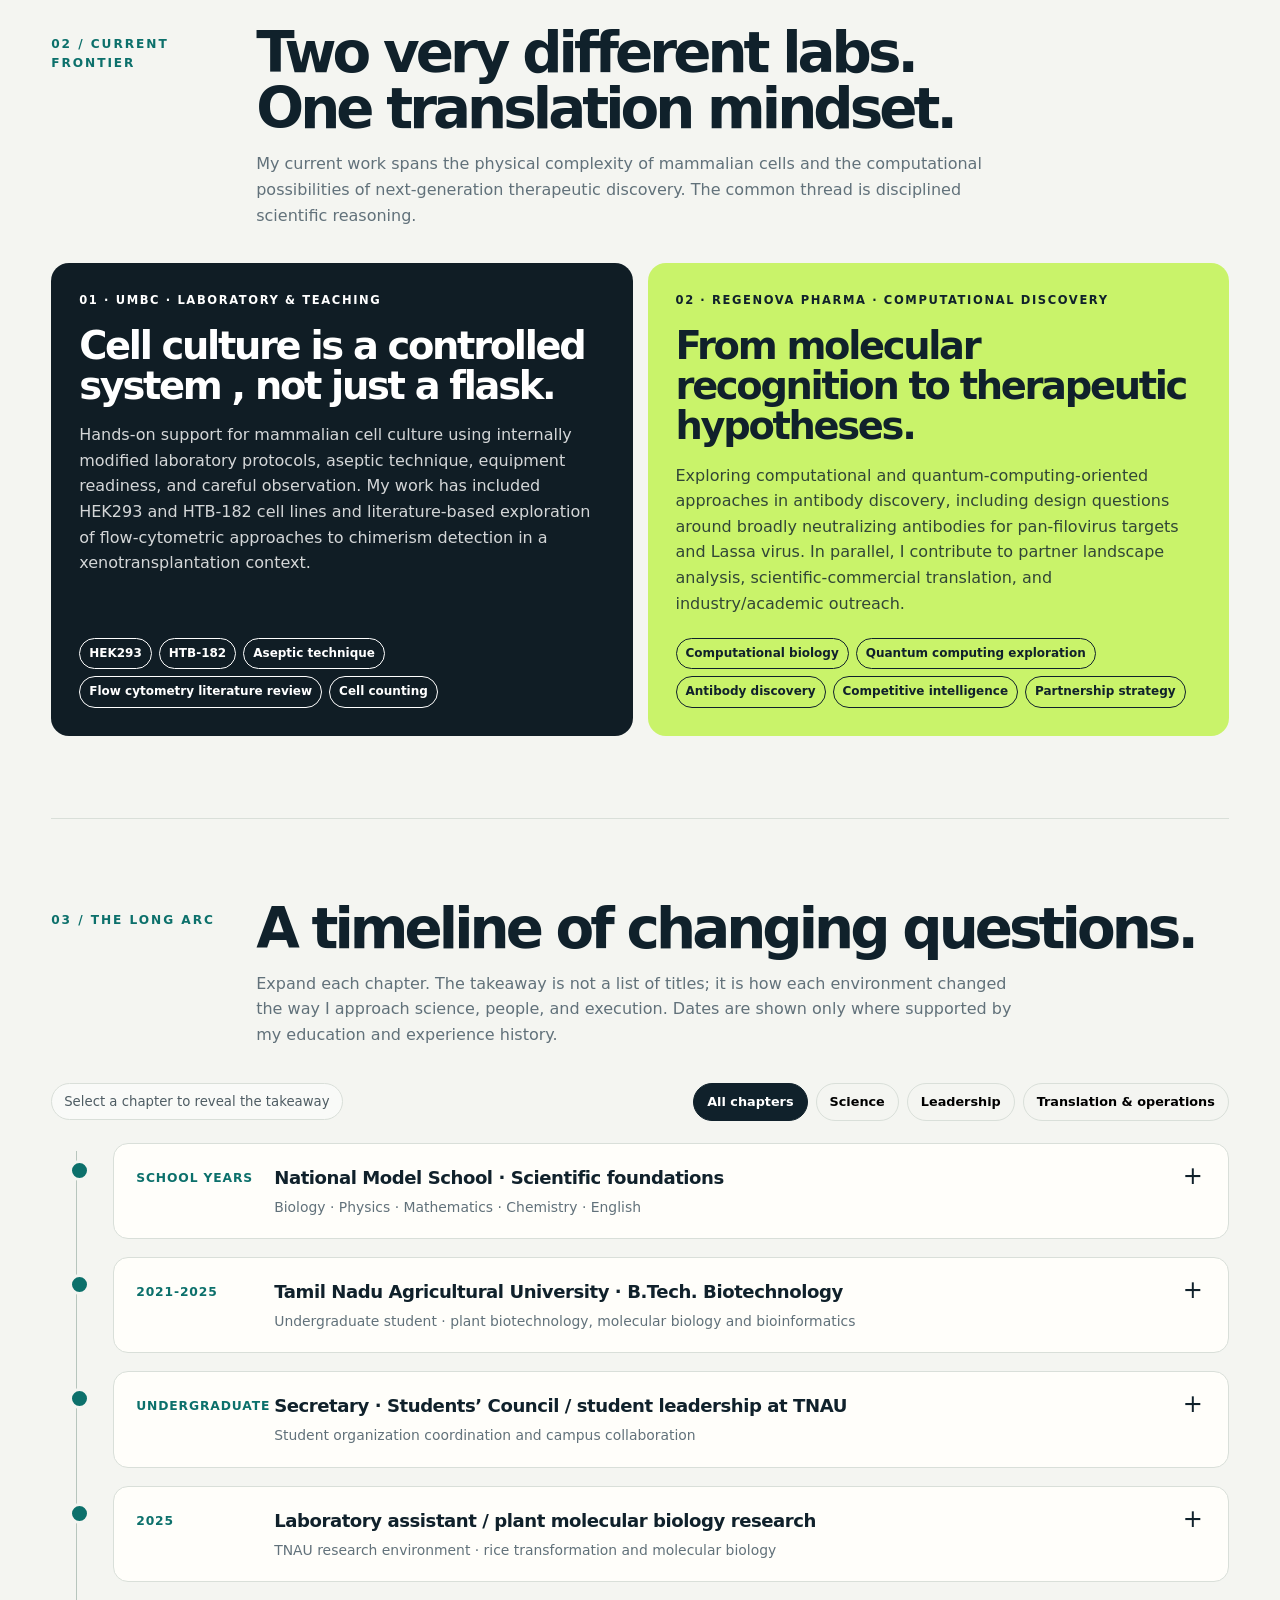
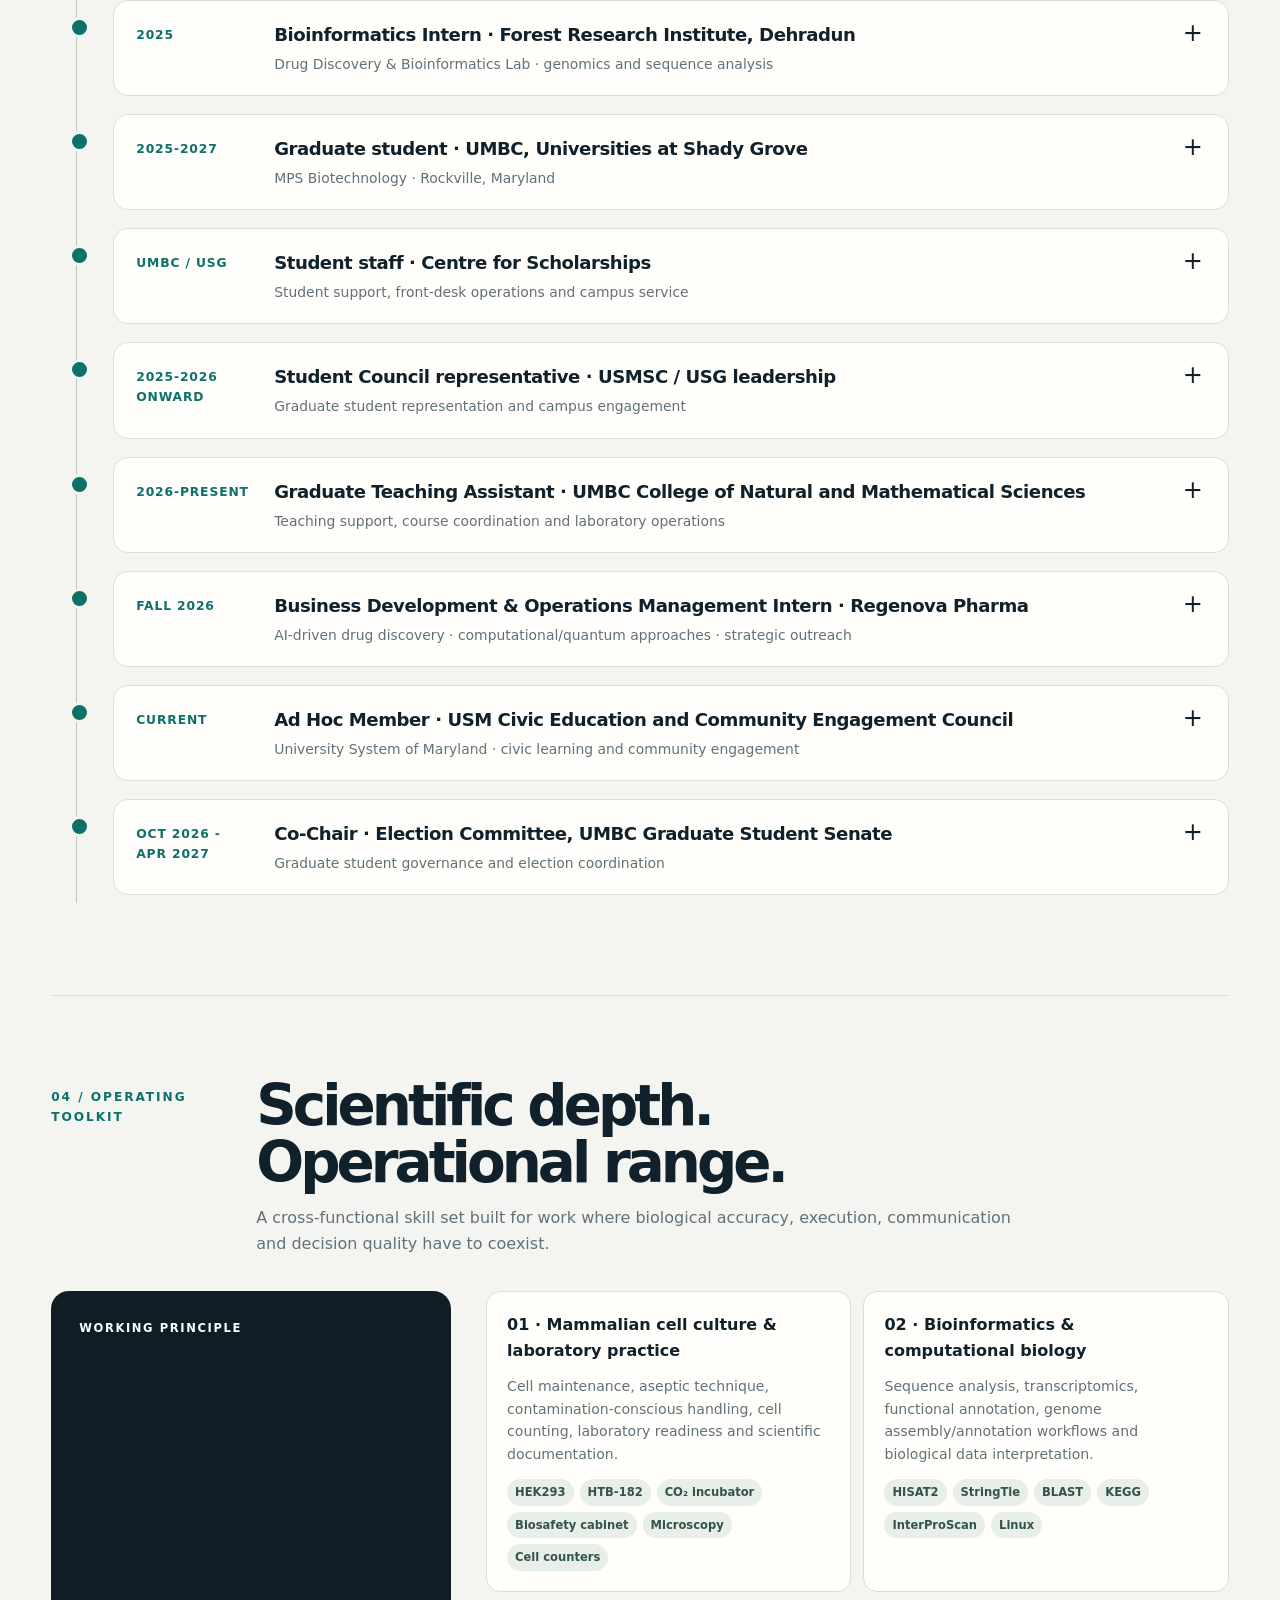
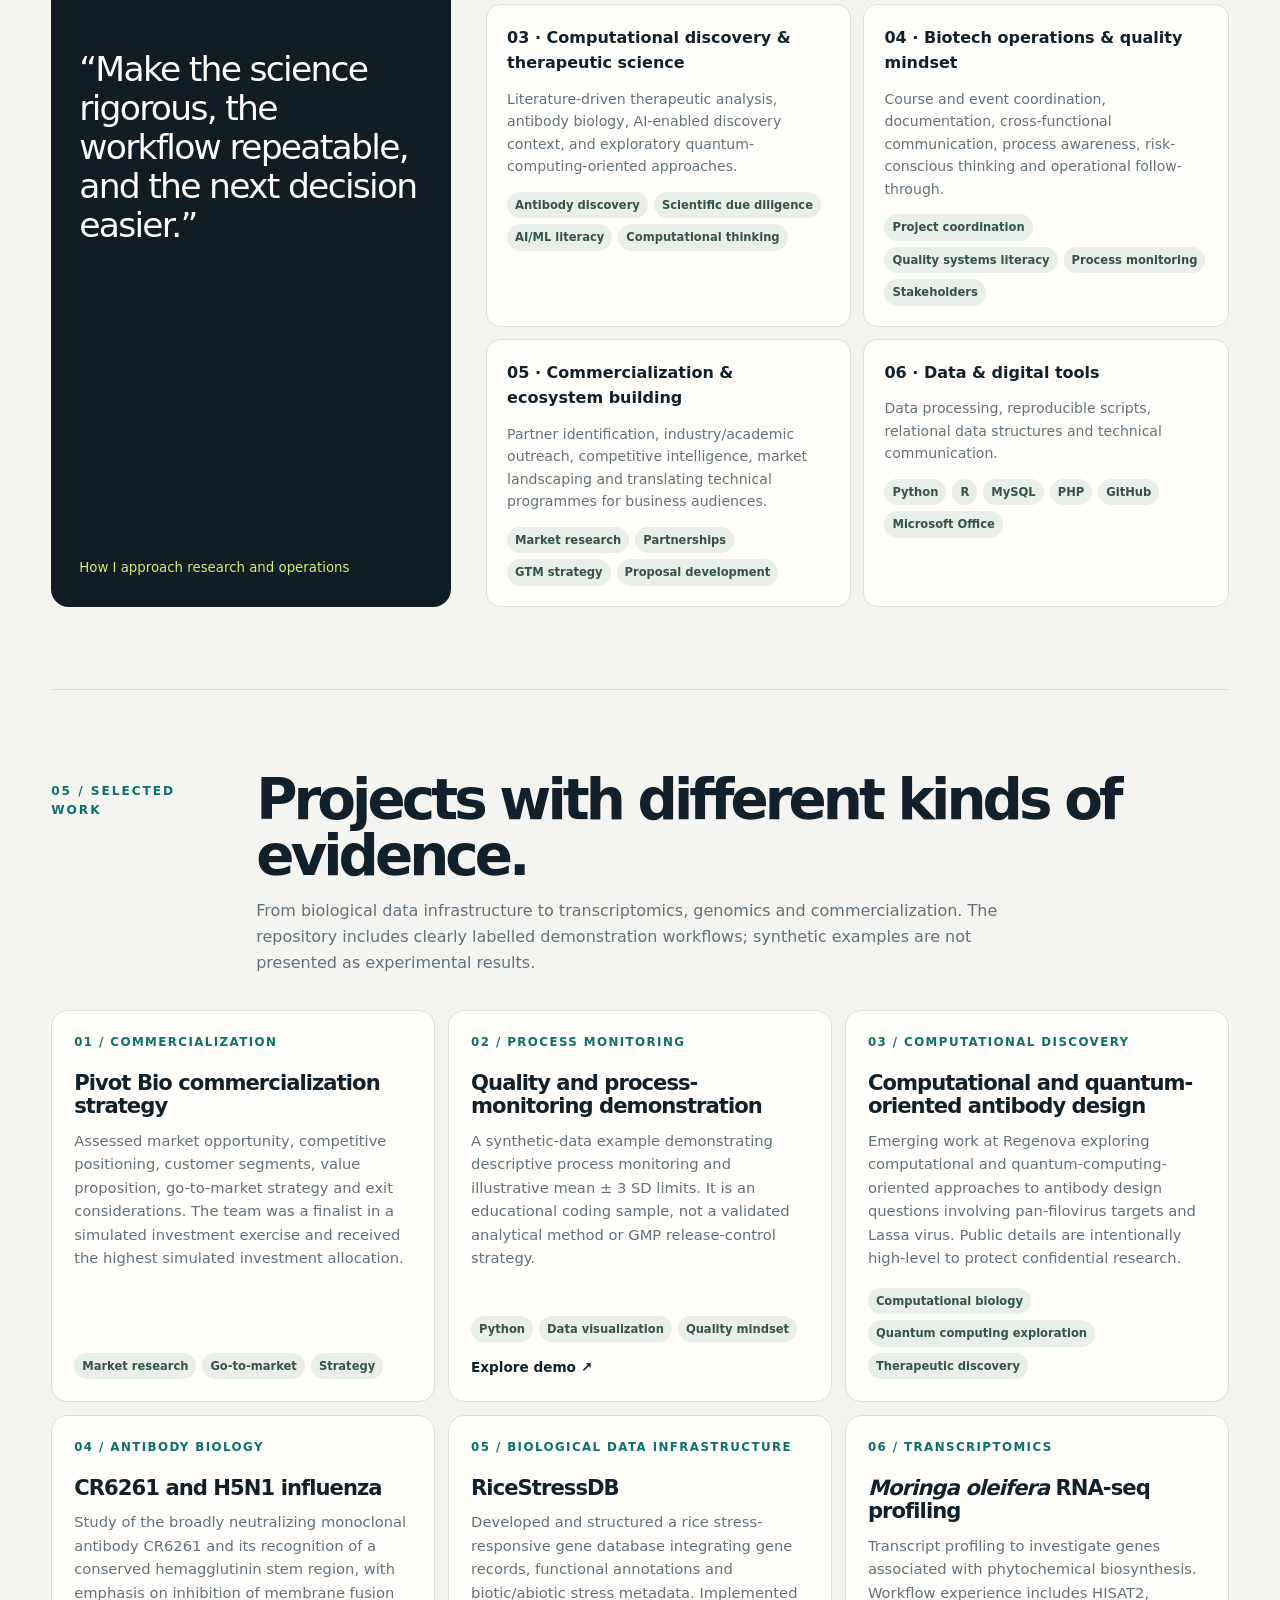
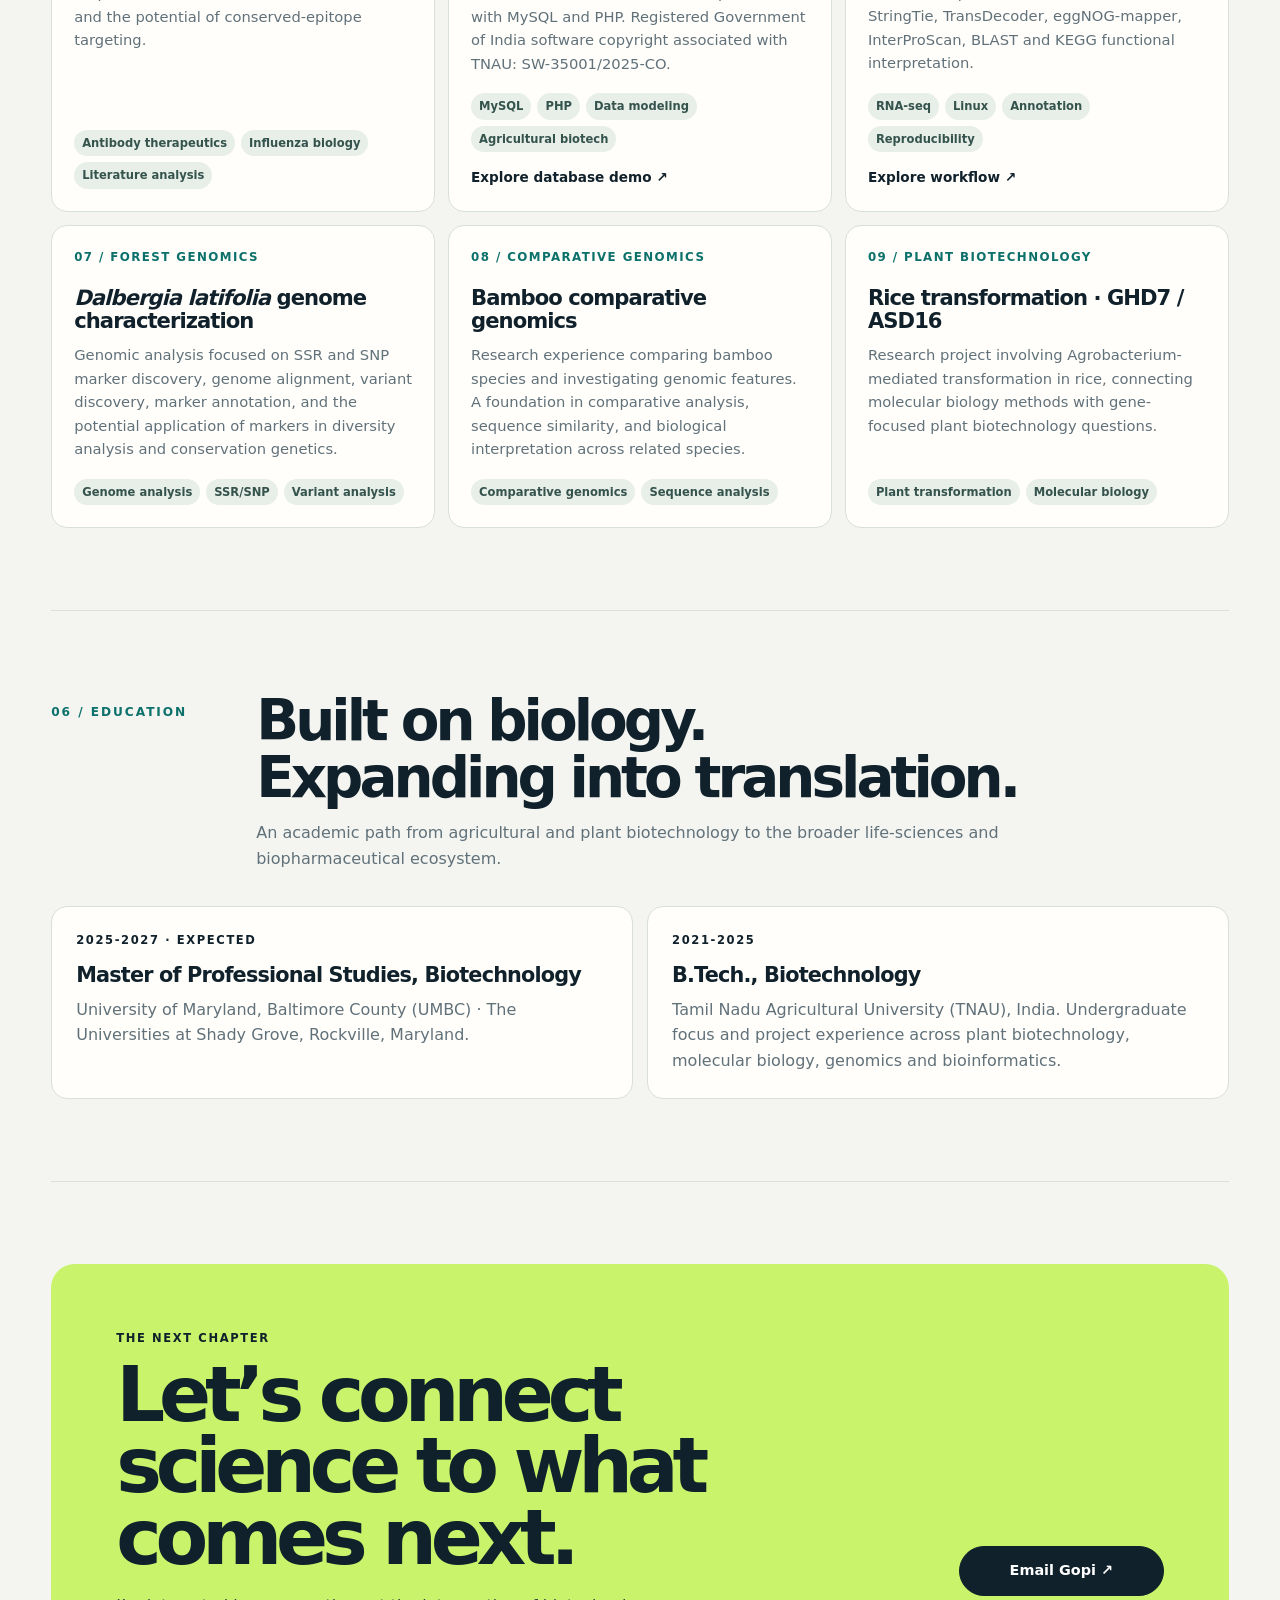
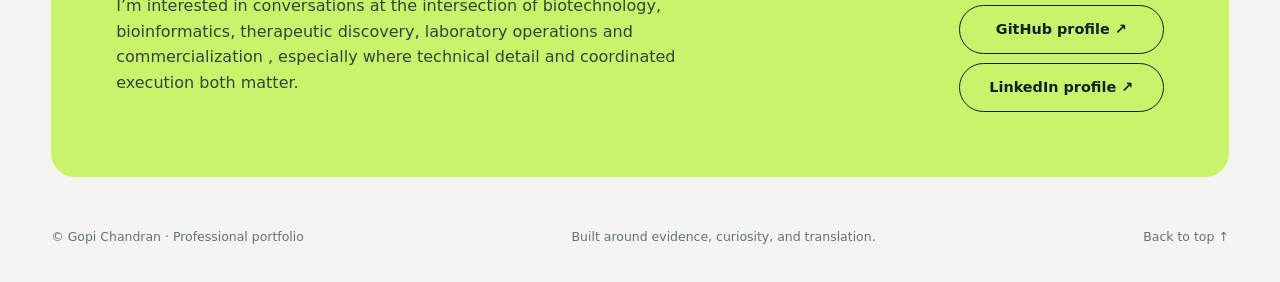
==== commit 96a3c5da: "Update photo" ====
--- a/index.html
+++ b/index.html
@@ -11,7 +11,7 @@
 <body>
 <div class="progress" id="progress"></div>
 <div class="topbar"><div class="wrap topinner"><a class="wordmark" href="#top">GC<span>.</span> / Portfolio</a><nav aria-label="Main navigation"><a href="#story">Journey</a><a href="#frontier">Research frontier</a><a href="#projects">Projects</a><a href="#capabilities">Capabilities</a></nav><a href="https://www.linkedin.com/in/gopichandran03/" target="_blank" rel="noopener noreferrer" class="button" style="padding:8px 13px">Let's connect ↗</a></div></div>
-<header class="hero" id="top"><div class="wrap hero-grid"><div><div class="kicker">Biotechnology × Bioinformatics × Operations</div><h1>Biology is the<br>beginning.<br><em>Systems make impact.</em></h1><p class="hero-copy">I’m <strong>Gopi Chandran</strong> ,  a biotechnology graduate student and emerging cross-functional operator working across computational biology, mammalian cell culture, scientific communication, and biotech commercialization. I’m interested in the path from a biological question to a reproducible result, and from a promising result to a product or program that can make a difference.</p><div class="hero-actions"><a class="button primary" href="#projects">Explore my work ↓</a><a class="button light" href="mailto:gopic2@umbc.edu">Contact me ↗</a><a class="button light" href="https://github.com/gopichandran03" target="_blank" rel="noopener">GitHub ↗</a><a class="button light" href="https://www.linkedin.com/in/gopichandran03/" target="_blank" rel="noopener">LinkedIn ↗</a></div><div class="hero-foot"><span class="pill">UMBC · MPS Biotechnology</span><span class="pill">Rockville, Maryland</span><span class="pill">Expected graduation · 2027</span></div></div><div class="portrait-card"><img class="portrait" src="gopi-chandran-professional.jpg" alt="Professional portrait of Gopi Chandran"><div class="portrait-label">SCIENCE, SYSTEMS & STRATEGY</div></div></div></header>
+<header class="hero" id="top"><div class="wrap hero-grid"><div><div class="kicker">Biotechnology × Bioinformatics × Operations</div><h1>Biology is the<br>beginning.<br><em>Systems make impact.</em></h1><p class="hero-copy">I’m <strong>Gopi Chandran</strong> ,  a biotechnology graduate student and emerging cross-functional operator working across computational biology, mammalian cell culture, scientific communication, and biotech commercialization. I’m interested in the path from a biological question to a reproducible result, and from a promising result to a product or program that can make a difference.</p><div class="hero-actions"><a class="button primary" href="#projects">Explore my work ↓</a><a class="button light" href="mailto:gopic2@umbc.edu">Contact me ↗</a><a class="button light" href="https://github.com/gopichandran03" target="_blank" rel="noopener">GitHub ↗</a><a class="button light" href="https://www.linkedin.com/in/gopichandran03/" target="_blank" rel="noopener">LinkedIn ↗</a></div><div class="hero-foot"><span class="pill">UMBC · MPS Biotechnology</span><span class="pill">Rockville, Maryland</span><span class="pill">Expected graduation · 2027</span></div></div><div class="portrait-card"><img class="portrait" src="assets/gopi-chandran-professional.jpg" alt="Professional portrait of Gopi Chandran"><div class="portrait-label">SCIENCE, SYSTEMS & STRATEGY</div></div></div></header>
 <div class="marquee"><span>Mammalian Cell Culture · Bioinformatics · Computational Drug Discovery · Quantum Computing Exploration · Commercialization · Project Operations · Scientific Communication · &nbsp; Mammalian Cell Culture · Bioinformatics · Computational Drug Discovery · Quantum Computing Exploration · Commercialization · Project Operations · Scientific Communication · &nbsp;</span></div>
 <main class="wrap">
 <section id="impact" class="reveal"><div class="section-head"><div class="section-index">01 / Selected impact</div><div><h2 class="section-title">Evidence over adjectives.</h2><p class="section-intro">A few grounded markers of the environments I have contributed to ,  each connected to a specific institution or project rather than used as decoration.</p></div></div><div class="stat-grid"><article class="stat"><div><b>1</b><small>Registered software copyright</small></div><p>RiceStressDB · developed during my biotechnology journey at TNAU.</p></article><article class="stat"><div><b>13+</b><small>Courses assisted</small></div><p>UMBC teaching and academic operations across biotechnology and life sciences.</p></article><article class="stat"><div><b>20+</b><small>Industry outreach activities</small></div><p>Regenova Pharma · partner discovery, industry engagement and commercial intelligence.</p></article><article class="stat"><div><b>50+</b><small>Academic outreach activities</small></div><p>Regenova Pharma · academic engagement and research-partner outreach.</p></article></div></section>
@@ -51,4 +51,4 @@
 // Scroll progress and subtle reveal animation.
 const progress=document.getElementById('progress');function updateProgress(){const max=document.documentElement.scrollHeight-innerHeight;progress.style.width=(max>0?scrollY/max*100:0)+'%'}addEventListener('scroll',updateProgress,{passive:true});updateProgress();if('IntersectionObserver'in window){const io=new IntersectionObserver(entries=>entries.forEach(e=>{if(e.isIntersecting){e.target.classList.add('visible');io.unobserve(e.target)}}),{threshold:.08});document.querySelectorAll('.reveal').forEach(el=>io.observe(el))}else{document.querySelectorAll('.reveal').forEach(el=>el.classList.add('visible'))}
 </script>
-</body></html>+</body></html>
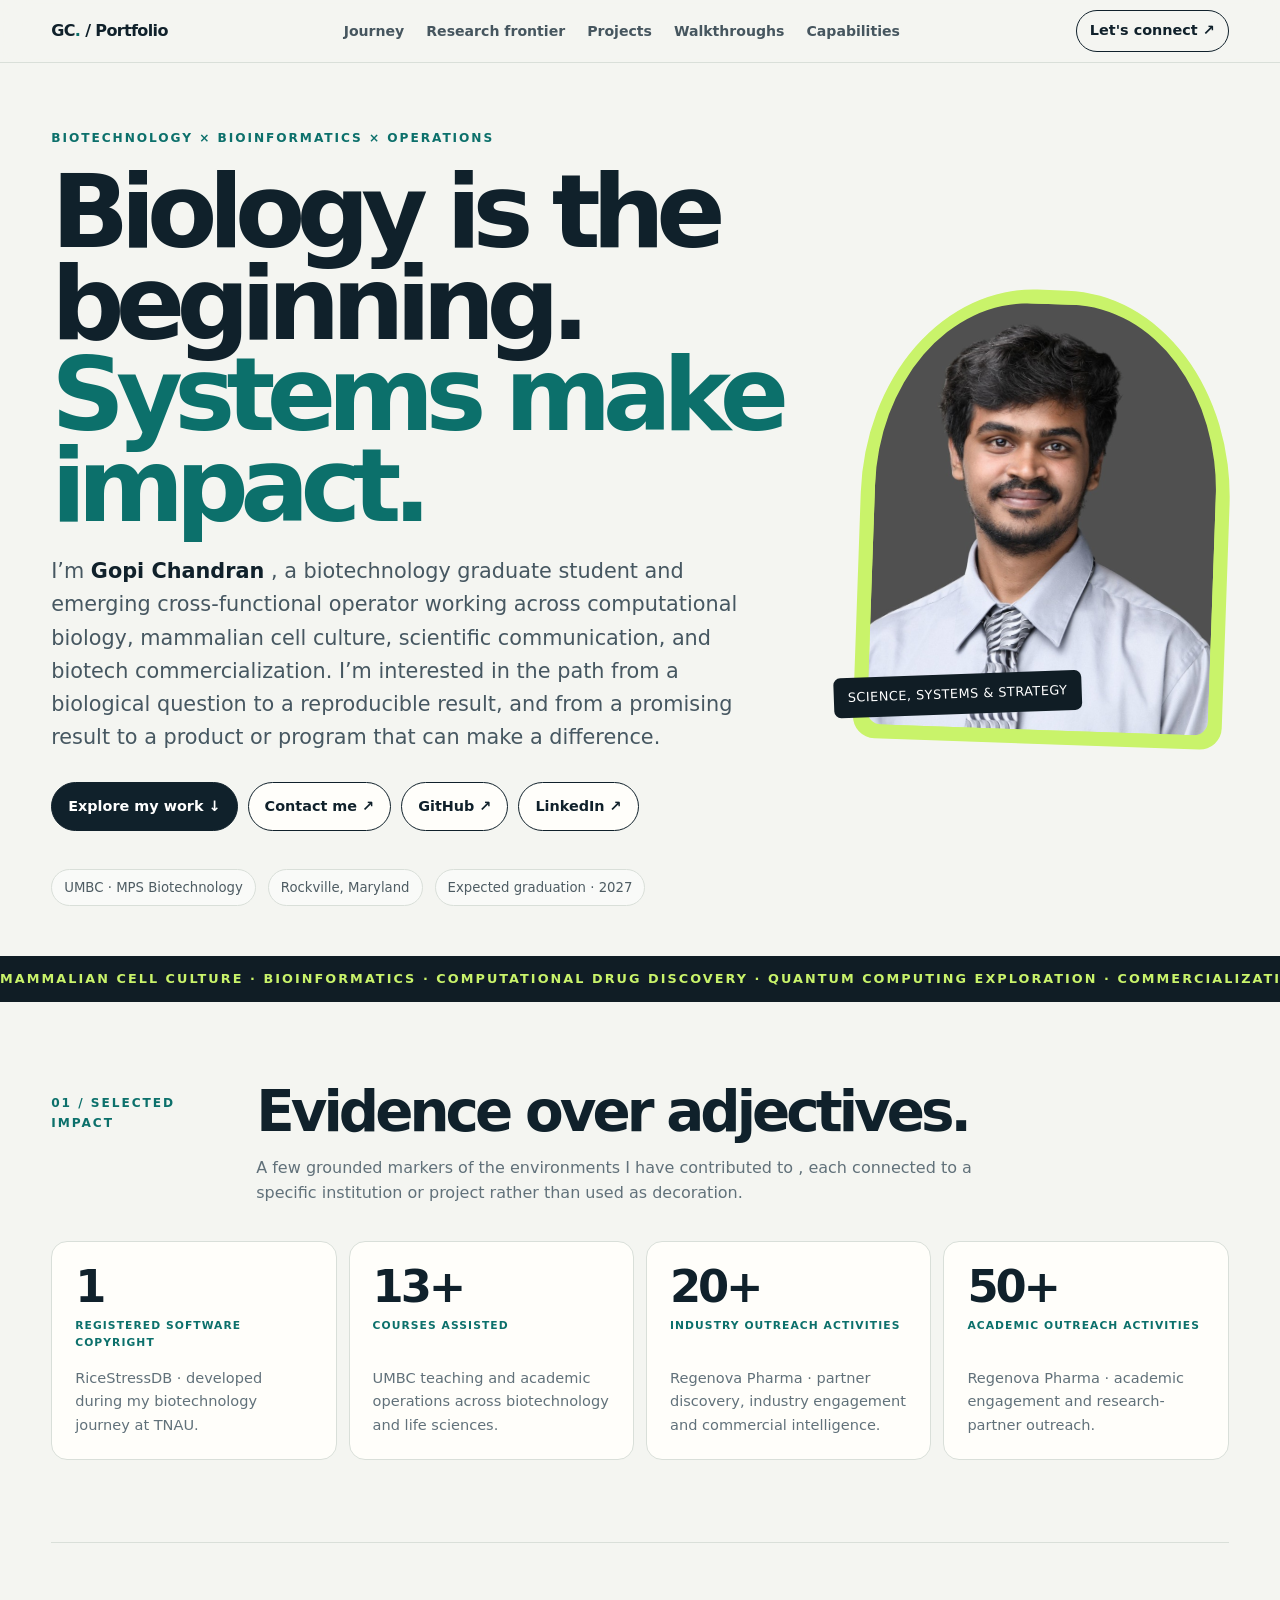
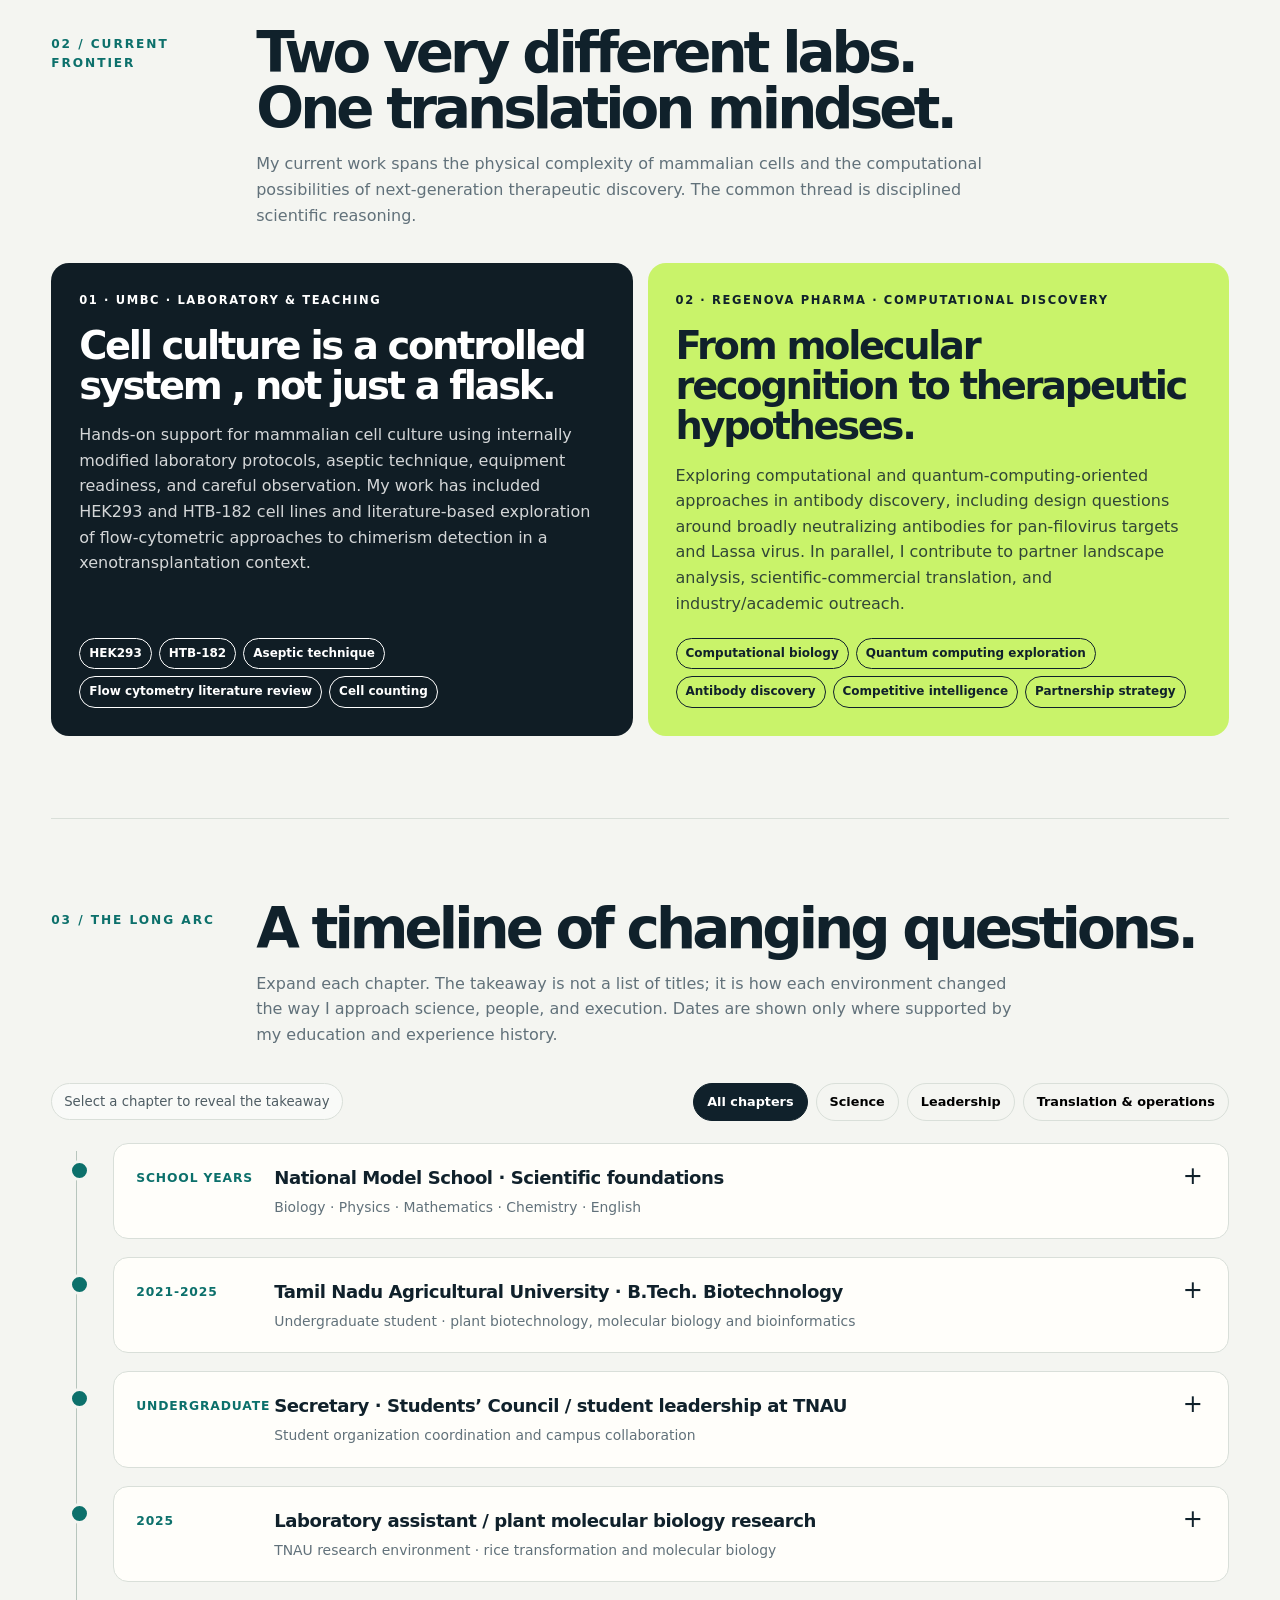
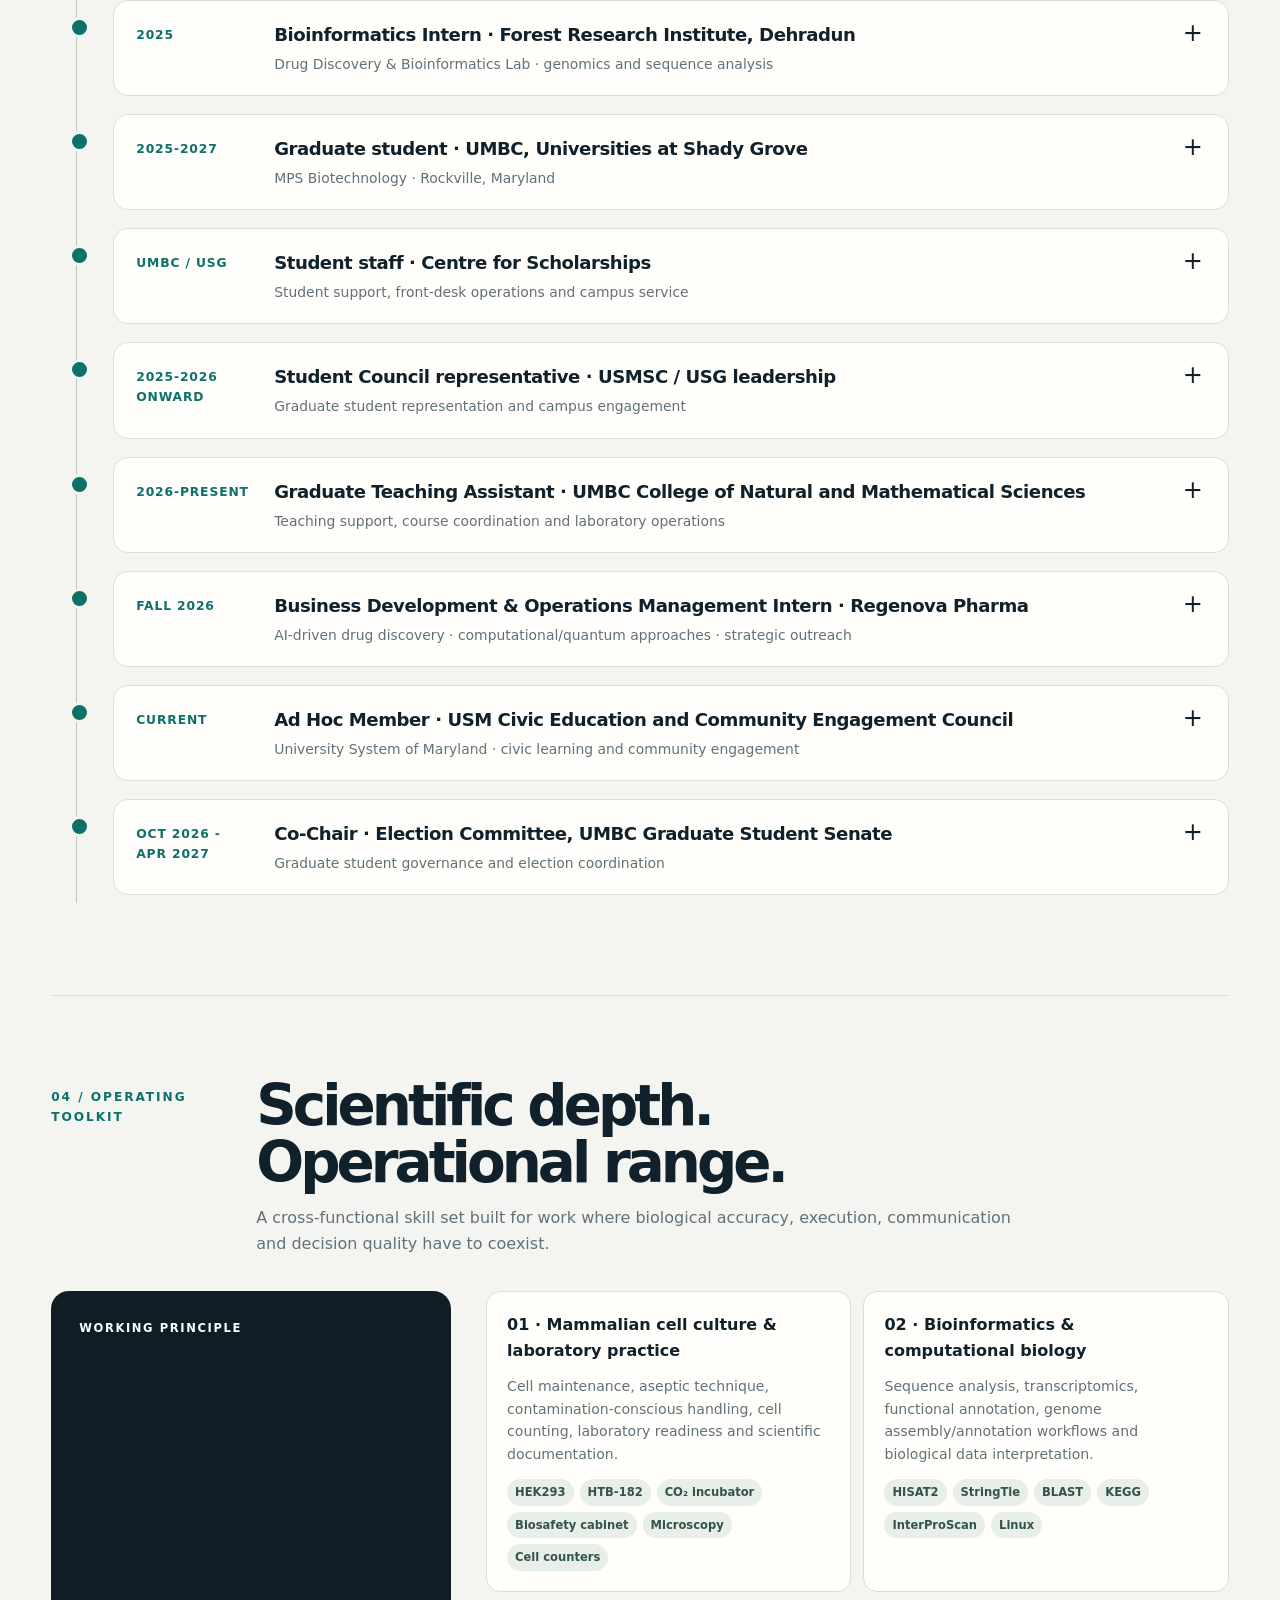
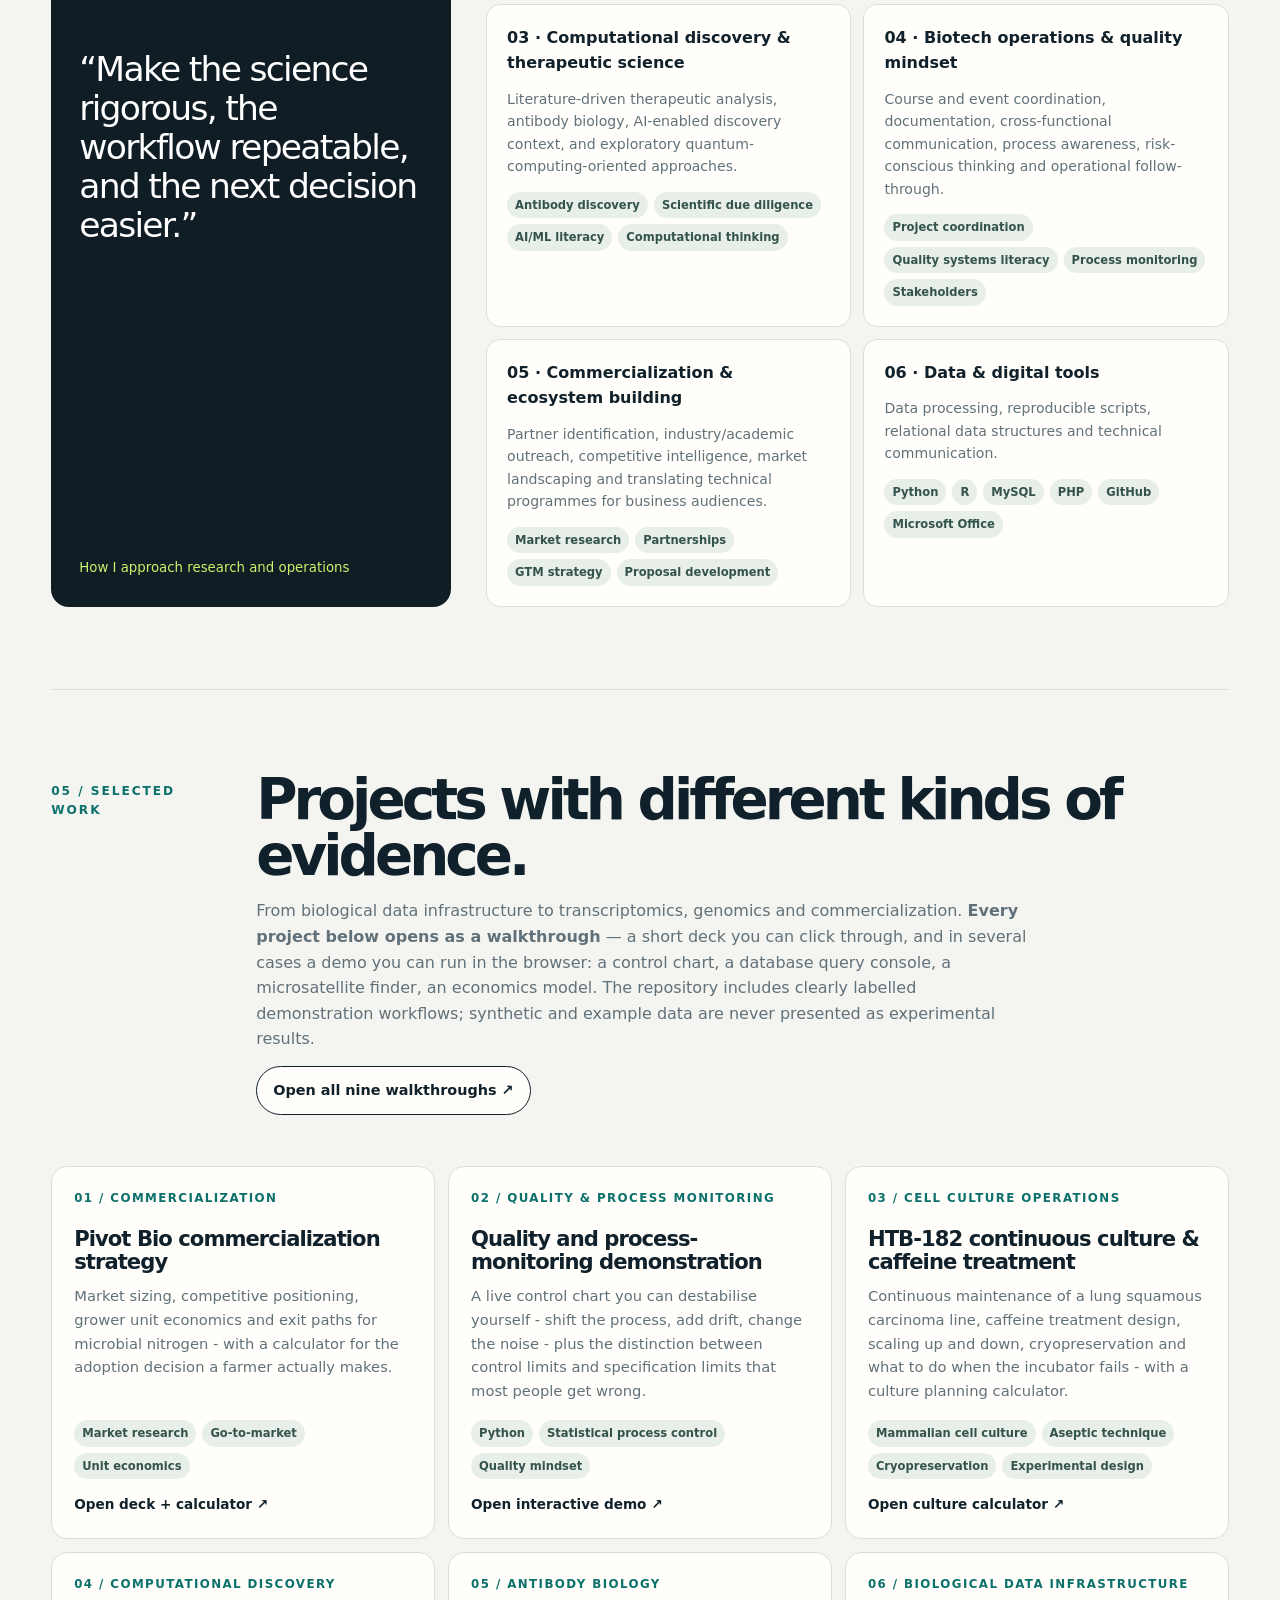
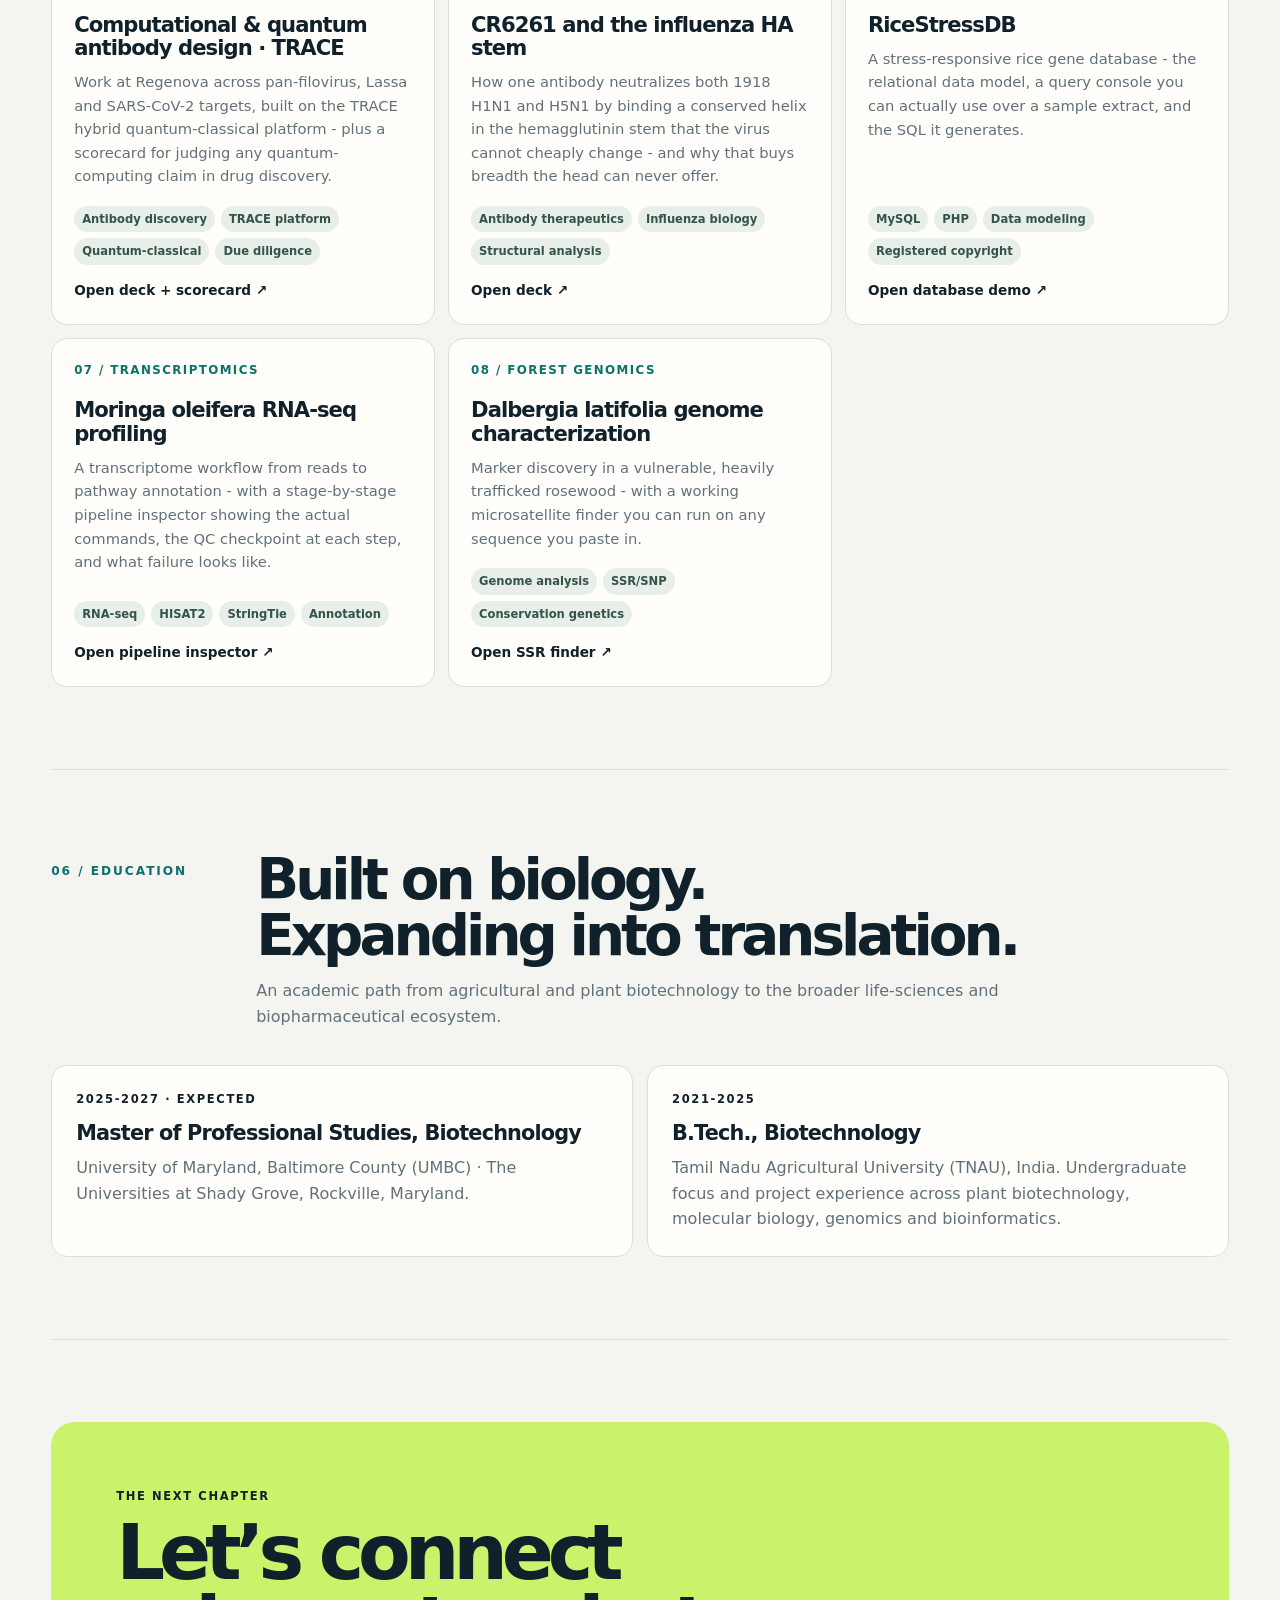
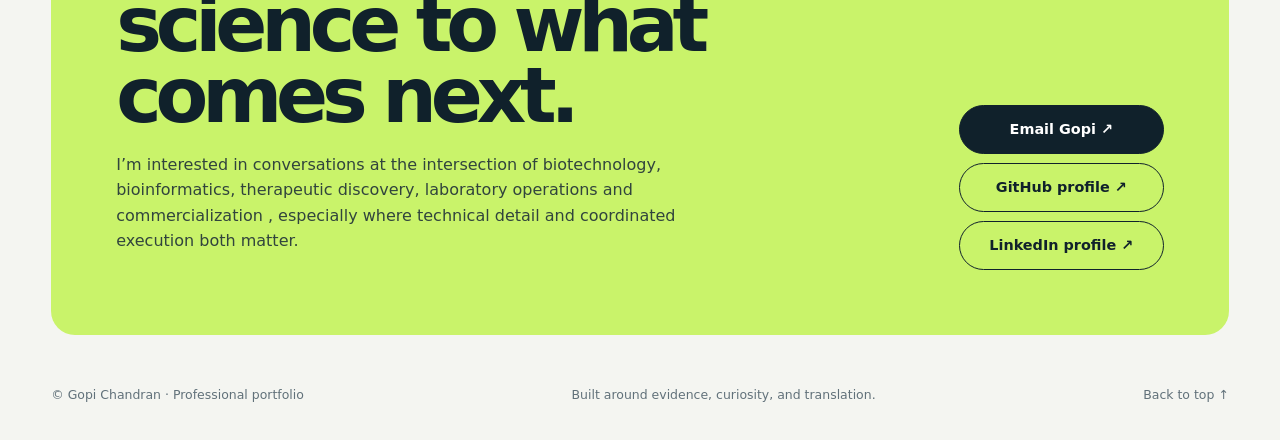
==== commit 02ed5216: "Add eight interactive project walkthroughs and runnable workflow code" ====
--- a/index.html
+++ b/index.html
@@ -10,8 +10,8 @@
 </head>
 <body>
 <div class="progress" id="progress"></div>
-<div class="topbar"><div class="wrap topinner"><a class="wordmark" href="#top">GC<span>.</span> / Portfolio</a><nav aria-label="Main navigation"><a href="#story">Journey</a><a href="#frontier">Research frontier</a><a href="#projects">Projects</a><a href="#capabilities">Capabilities</a></nav><a href="https://www.linkedin.com/in/gopichandran03/" target="_blank" rel="noopener noreferrer" class="button" style="padding:8px 13px">Let's connect ↗</a></div></div>
-<header class="hero" id="top"><div class="wrap hero-grid"><div><div class="kicker">Biotechnology × Bioinformatics × Operations</div><h1>Biology is the<br>beginning.<br><em>Systems make impact.</em></h1><p class="hero-copy">I’m <strong>Gopi Chandran</strong> ,  a biotechnology graduate student and emerging cross-functional operator working across computational biology, mammalian cell culture, scientific communication, and biotech commercialization. I’m interested in the path from a biological question to a reproducible result, and from a promising result to a product or program that can make a difference.</p><div class="hero-actions"><a class="button primary" href="#projects">Explore my work ↓</a><a class="button light" href="mailto:gopic2@umbc.edu">Contact me ↗</a><a class="button light" href="https://github.com/gopichandran03" target="_blank" rel="noopener">GitHub ↗</a><a class="button light" href="https://www.linkedin.com/in/gopichandran03/" target="_blank" rel="noopener">LinkedIn ↗</a></div><div class="hero-foot"><span class="pill">UMBC · MPS Biotechnology</span><span class="pill">Rockville, Maryland</span><span class="pill">Expected graduation · 2027</span></div></div><div class="portrait-card"><img class="portrait" src="assets/gopi-chandran-professional.jpg" alt="Professional portrait of Gopi Chandran"><div class="portrait-label">SCIENCE, SYSTEMS & STRATEGY</div></div></div></header>
+<div class="topbar"><div class="wrap topinner"><a class="wordmark" href="#top">GC<span>.</span> / Portfolio</a><nav aria-label="Main navigation"><a href="#story">Journey</a><a href="#frontier">Research frontier</a><a href="#projects">Projects</a><a href="./projects/index.html">Walkthroughs</a><a href="#capabilities">Capabilities</a></nav><a href="https://www.linkedin.com/in/gopichandran03/" target="_blank" rel="noopener noreferrer" class="button" style="padding:8px 13px">Let's connect ↗</a></div></div>
+<header class="hero" id="top"><div class="wrap hero-grid"><div><div class="kicker">Biotechnology × Bioinformatics × Operations</div><h1>Biology is the<br>beginning.<br><em>Systems make impact.</em></h1><p class="hero-copy">I’m <strong>Gopi Chandran</strong> ,  a biotechnology graduate student and emerging cross-functional operator working across computational biology, mammalian cell culture, scientific communication, and biotech commercialization. I’m interested in the path from a biological question to a reproducible result, and from a promising result to a product or program that can make a difference.</p><div class="hero-actions"><a class="button primary" href="#projects">Explore my work ↓</a><a class="button light" href="mailto:gopic2@umbc.edu">Contact me ↗</a><a class="button light" href="https://github.com/gopichandran03" target="_blank" rel="noopener">GitHub ↗</a><a class="button light" href="https://www.linkedin.com/in/gopichandran03/" target="_blank" rel="noopener">LinkedIn ↗</a></div><div class="hero-foot"><span class="pill">UMBC · MPS Biotechnology</span><span class="pill">Rockville, Maryland</span><span class="pill">Expected graduation · 2027</span></div></div><div class="portrait-card"><img class="portrait" src="./assets/gopi-chandran-professional.jpg" alt="Professional portrait of Gopi Chandran"><div class="portrait-label">SCIENCE, SYSTEMS & STRATEGY</div></div></div></header>
 <div class="marquee"><span>Mammalian Cell Culture · Bioinformatics · Computational Drug Discovery · Quantum Computing Exploration · Commercialization · Project Operations · Scientific Communication · &nbsp; Mammalian Cell Culture · Bioinformatics · Computational Drug Discovery · Quantum Computing Exploration · Commercialization · Project Operations · Scientific Communication · &nbsp;</span></div>
 <main class="wrap">
 <section id="impact" class="reveal"><div class="section-head"><div class="section-index">01 / Selected impact</div><div><h2 class="section-title">Evidence over adjectives.</h2><p class="section-intro">A few grounded markers of the environments I have contributed to ,  each connected to a specific institution or project rather than used as decoration.</p></div></div><div class="stat-grid"><article class="stat"><div><b>1</b><small>Registered software copyright</small></div><p>RiceStressDB · developed during my biotechnology journey at TNAU.</p></article><article class="stat"><div><b>13+</b><small>Courses assisted</small></div><p>UMBC teaching and academic operations across biotechnology and life sciences.</p></article><article class="stat"><div><b>20+</b><small>Industry outreach activities</small></div><p>Regenova Pharma · partner discovery, industry engagement and commercial intelligence.</p></article><article class="stat"><div><b>50+</b><small>Academic outreach activities</small></div><p>Regenova Pharma · academic engagement and research-partner outreach.</p></article></div></section>
@@ -31,16 +31,17 @@
 </div></section>
 <section id="capabilities" class="reveal"><div class="section-head"><div class="section-index">04 / Operating toolkit</div><div><h2 class="section-title">Scientific depth.<br>Operational range.</h2><p class="section-intro">A cross-functional skill set built for work where biological accuracy, execution, communication and decision quality have to coexist.</p></div></div><div class="skill-layout"><aside class="skill-quote"><div class="mini-label">Working principle</div><blockquote>“Make the science rigorous, the workflow repeatable, and the next decision easier.”</blockquote><small>How I approach research and operations</small></aside><div class="skill-groups"><article class="skill-group"><h3>01 · Mammalian cell culture & laboratory practice</h3><p>Cell maintenance, aseptic technique, contamination-conscious handling, cell counting, laboratory readiness and scientific documentation.</p><div class="tags"><span class="tag">HEK293</span><span class="tag">HTB-182</span><span class="tag">CO₂ incubator</span><span class="tag">Biosafety cabinet</span><span class="tag">Microscopy</span><span class="tag">Cell counters</span></div></article><article class="skill-group"><h3>02 · Bioinformatics & computational biology</h3><p>Sequence analysis, transcriptomics, functional annotation, genome assembly/annotation workflows and biological data interpretation.</p><div class="tags"><span class="tag">HISAT2</span><span class="tag">StringTie</span><span class="tag">BLAST</span><span class="tag">KEGG</span><span class="tag">InterProScan</span><span class="tag">Linux</span></div></article><article class="skill-group"><h3>03 · Computational discovery & therapeutic science</h3><p>Literature-driven therapeutic analysis, antibody biology, AI-enabled discovery context, and exploratory quantum-computing-oriented approaches.</p><div class="tags"><span class="tag">Antibody discovery</span><span class="tag">Scientific due diligence</span><span class="tag">AI/ML literacy</span><span class="tag">Computational thinking</span></div></article><article class="skill-group"><h3>04 · Biotech operations & quality mindset</h3><p>Course and event coordination, documentation, cross-functional communication, process awareness, risk-conscious thinking and operational follow-through.</p><div class="tags"><span class="tag">Project coordination</span><span class="tag">Quality systems literacy</span><span class="tag">Process monitoring</span><span class="tag">Stakeholders</span></div></article><article class="skill-group"><h3>05 · Commercialization & ecosystem building</h3><p>Partner identification, industry/academic outreach, competitive intelligence, market landscaping and translating technical programmes for business audiences.</p><div class="tags"><span class="tag">Market research</span><span class="tag">Partnerships</span><span class="tag">GTM strategy</span><span class="tag">Proposal development</span></div></article><article class="skill-group"><h3>06 · Data & digital tools</h3><p>Data processing, reproducible scripts, relational data structures and technical communication.</p><div class="tags"><span class="tag">Python</span><span class="tag">R</span><span class="tag">MySQL</span><span class="tag">PHP</span><span class="tag">GitHub</span><span class="tag">Microsoft Office</span></div></article></div></div></section>
 
-<section id="projects" class="reveal"><div class="section-head"><div class="section-index">05 / Selected work</div><div><h2 class="section-title">Projects with different kinds of evidence.</h2><p class="section-intro">From biological data infrastructure to transcriptomics, genomics and commercialization. The repository includes clearly labelled demonstration workflows; synthetic examples are not presented as experimental results.</p></div></div><div class="projects">
-<article class="project"><div class="num">01 / COMMERCIALIZATION</div><h3>Pivot Bio commercialization strategy</h3><p>Assessed market opportunity, competitive positioning, customer segments, value proposition, go-to-market strategy and exit considerations. The team was a finalist in a simulated investment exercise and received the highest simulated investment allocation.</p><div class="tags"><span class="tag">Market research</span><span class="tag">Go-to-market</span><span class="tag">Strategy</span></div></article>
-<article class="project"><div class="num">02 / PROCESS MONITORING</div><h3>Quality and process-monitoring demonstration</h3><p>A synthetic-data example demonstrating descriptive process monitoring and illustrative mean ± 3 SD limits. It is an educational coding sample, not a validated analytical method or GMP release-control strategy.</p><div class="tags"><span class="tag">Python</span><span class="tag">Data visualization</span><span class="tag">Quality mindset</span></div><a href="workflows/quality_control/README.md">Explore demo ↗</a></article>
-<article class="project"><div class="num">03 / COMPUTATIONAL DISCOVERY</div><h3>Computational and quantum-oriented antibody design</h3><p>Emerging work at Regenova exploring computational and quantum-computing-oriented approaches to antibody design questions involving pan-filovirus targets and Lassa virus. Public details are intentionally high-level to protect confidential research.</p><div class="tags"><span class="tag">Computational biology</span><span class="tag">Quantum computing exploration</span><span class="tag">Therapeutic discovery</span></div></article>
-<article class="project"><div class="num">04 / ANTIBODY BIOLOGY</div><h3>CR6261 and H5N1 influenza</h3><p>Study of the broadly neutralizing monoclonal antibody CR6261 and its recognition of a conserved hemagglutinin stem region, with emphasis on inhibition of membrane fusion and the potential of conserved-epitope targeting.</p><div class="tags"><span class="tag">Antibody therapeutics</span><span class="tag">Influenza biology</span><span class="tag">Literature analysis</span></div></article>
-<article class="project"><div class="num">05 / BIOLOGICAL DATA INFRASTRUCTURE</div><h3>RiceStressDB</h3><p>Developed and structured a rice stress-responsive gene database integrating gene records, functional annotations and biotic/abiotic stress metadata. Implemented with MySQL and PHP. Registered Government of India software copyright associated with TNAU: SW-35001/2025-CO.</p><div class="tags"><span class="tag">MySQL</span><span class="tag">PHP</span><span class="tag">Data modeling</span><span class="tag">Agricultural biotech</span></div><a href="workflows/rice_stress_db/README.md">Explore database demo ↗</a></article>
-<article class="project"><div class="num">06 / TRANSCRIPTOMICS</div><h3><em>Moringa oleifera</em> RNA-seq profiling</h3><p>Transcript profiling to investigate genes associated with phytochemical biosynthesis. Workflow experience includes HISAT2, StringTie, TransDecoder, eggNOG-mapper, InterProScan, BLAST and KEGG functional interpretation.</p><div class="tags"><span class="tag">RNA-seq</span><span class="tag">Linux</span><span class="tag">Annotation</span><span class="tag">Reproducibility</span></div><a href="workflows/rnaseq/README.md">Explore workflow ↗</a></article>
-<article class="project"><div class="num">07 / FOREST GENOMICS</div><h3><em>Dalbergia latifolia</em> genome characterization</h3><p>Genomic analysis focused on SSR and SNP marker discovery, genome alignment, variant discovery, marker annotation, and the potential application of markers in diversity analysis and conservation genetics.</p><div class="tags"><span class="tag">Genome analysis</span><span class="tag">SSR/SNP</span><span class="tag">Variant analysis</span></div></article>
-<article class="project"><div class="num">08 / COMPARATIVE GENOMICS</div><h3>Bamboo comparative genomics</h3><p>Research experience comparing bamboo species and investigating genomic features. A foundation in comparative analysis, sequence similarity, and biological interpretation across related species.</p><div class="tags"><span class="tag">Comparative genomics</span><span class="tag">Sequence analysis</span></div></article>
-<article class="project"><div class="num">09 / PLANT BIOTECHNOLOGY</div><h3>Rice transformation · GHD7 / ASD16</h3><p>Research project involving Agrobacterium-mediated transformation in rice, connecting molecular biology methods with gene-focused plant biotechnology questions.</p><div class="tags"><span class="tag">Plant transformation</span><span class="tag">Molecular biology</span></div></article>
+<section id="projects" class="reveal"><div class="section-head"><div class="section-index">05 / Selected work</div><div><h2 class="section-title">Projects with different kinds of evidence.</h2><p class="section-intro">From biological data infrastructure to transcriptomics, genomics and commercialization. <strong>Every project below opens as a walkthrough</strong> &mdash; a short deck you can click through, and in several cases a demo you can run in the browser: a control chart, a database query console, a microsatellite finder, an economics model. The repository includes clearly labelled demonstration workflows; synthetic and example data are never presented as experimental results.</p><p style="margin-top:14px"><a class="button light" href="./projects/index.html">Open all nine walkthroughs &nearr;</a></p></div></div><div class="projects">
+<!-- PROJECT_CARDS:START -->
+<article class="project"><div class="num">01 / COMMERCIALIZATION</div><h3>Pivot Bio commercialization strategy</h3><p>Market sizing, competitive positioning, grower unit economics and exit paths for microbial nitrogen - with a calculator for the adoption decision a farmer actually makes.</p><div class="tags"><span class="tag">Market research</span><span class="tag">Go-to-market</span><span class="tag">Unit economics</span></div><a href="./projects/pivot-bio/index.html">Open deck + calculator &nearr;</a></article>
+<article class="project"><div class="num">02 / QUALITY & PROCESS MONITORING</div><h3>Quality and process-monitoring demonstration</h3><p>A live control chart you can destabilise yourself - shift the process, add drift, change the noise - plus the distinction between control limits and specification limits that most people get wrong.</p><div class="tags"><span class="tag">Python</span><span class="tag">Statistical process control</span><span class="tag">Quality mindset</span></div><a href="./projects/process-monitoring/index.html">Open interactive demo &nearr;</a></article>
+<article class="project"><div class="num">03 / CELL CULTURE OPERATIONS</div><h3>HTB-182 continuous culture &amp; caffeine treatment</h3><p>Continuous maintenance of a lung squamous carcinoma line, caffeine treatment design, scaling up and down, cryopreservation and what to do when the incubator fails - with a culture planning calculator.</p><div class="tags"><span class="tag">Mammalian cell culture</span><span class="tag">Aseptic technique</span><span class="tag">Cryopreservation</span><span class="tag">Experimental design</span></div><a href="./projects/htb182-cell-culture/index.html">Open culture calculator &nearr;</a></article>
+<article class="project"><div class="num">04 / COMPUTATIONAL DISCOVERY</div><h3>Computational &amp; quantum antibody design · TRACE</h3><p>Work at Regenova across pan-filovirus, Lassa and SARS-CoV-2 targets, built on the TRACE hybrid quantum-classical platform - plus a scorecard for judging any quantum-computing claim in drug discovery.</p><div class="tags"><span class="tag">Antibody discovery</span><span class="tag">TRACE platform</span><span class="tag">Quantum-classical</span><span class="tag">Due diligence</span></div><a href="./projects/computational-antibody/index.html">Open deck + scorecard &nearr;</a></article>
+<article class="project"><div class="num">05 / ANTIBODY BIOLOGY</div><h3>CR6261 and the influenza HA stem</h3><p>How one antibody neutralizes both 1918 H1N1 and H5N1 by binding a conserved helix in the hemagglutinin stem that the virus cannot cheaply change - and why that buys breadth the head can never offer.</p><div class="tags"><span class="tag">Antibody therapeutics</span><span class="tag">Influenza biology</span><span class="tag">Structural analysis</span></div><a href="./projects/cr6261-influenza/index.html">Open deck &nearr;</a></article>
+<article class="project"><div class="num">06 / BIOLOGICAL DATA INFRASTRUCTURE</div><h3>RiceStressDB</h3><p>A stress-responsive rice gene database - the relational data model, a query console you can actually use over a sample extract, and the SQL it generates.</p><div class="tags"><span class="tag">MySQL</span><span class="tag">PHP</span><span class="tag">Data modeling</span><span class="tag">Registered copyright</span></div><a href="./projects/ricestressdb/index.html">Open database demo &nearr;</a></article>
+<article class="project"><div class="num">07 / TRANSCRIPTOMICS</div><h3>Moringa oleifera RNA-seq profiling</h3><p>A transcriptome workflow from reads to pathway annotation - with a stage-by-stage pipeline inspector showing the actual commands, the QC checkpoint at each step, and what failure looks like.</p><div class="tags"><span class="tag">RNA-seq</span><span class="tag">HISAT2</span><span class="tag">StringTie</span><span class="tag">Annotation</span></div><a href="./projects/moringa-rnaseq/index.html">Open pipeline inspector &nearr;</a></article>
+<article class="project"><div class="num">08 / FOREST GENOMICS</div><h3>Dalbergia latifolia genome characterization</h3><p>Marker discovery in a vulnerable, heavily trafficked rosewood - with a working microsatellite finder you can run on any sequence you paste in.</p><div class="tags"><span class="tag">Genome analysis</span><span class="tag">SSR/SNP</span><span class="tag">Conservation genetics</span></div><a href="./projects/dalbergia-genomics/index.html">Open SSR finder &nearr;</a></article>
+<!-- PROJECT_CARDS:END -->
 </div></section>
 <section id="education" class="reveal"><div class="section-head"><div class="section-index">06 / Education</div><div><h2 class="section-title">Built on biology.<br>Expanding into translation.</h2><p class="section-intro">An academic path from agricultural and plant biotechnology to the broader life-sciences and biopharmaceutical ecosystem.</p></div></div><div class="education"><article class="edu"><div class="mini-label">2025-2027 · Expected</div><h3>Master of Professional Studies, Biotechnology</h3><p>University of Maryland, Baltimore County (UMBC) · The Universities at Shady Grove, Rockville, Maryland.</p></article><article class="edu"><div class="mini-label">2021-2025</div><h3>B.Tech., Biotechnology</h3><p>Tamil Nadu Agricultural University (TNAU), India. Undergraduate focus and project experience across plant biotechnology, molecular biology, genomics and bioinformatics.</p></article></div></section>
 <section id="contact" class="reveal" style="border-bottom:0;padding-bottom:28px"><div class="contact-panel"><div><div class="mini-label">The next chapter</div><h2>Let’s connect science to what comes next.</h2><p>I’m interested in conversations at the intersection of biotechnology, bioinformatics, therapeutic discovery, laboratory operations and commercialization ,  especially where technical detail and coordinated execution both matter.</p></div><div class="contact-links"><a class="button primary" href="mailto:gopic2@umbc.edu">Email Gopi ↗</a><a class="button" href="https://github.com/gopichandran03" target="_blank" rel="noopener">GitHub profile ↗</a><a class="button" href="https://www.linkedin.com/in/gopichandran03/" target="_blank" rel="noopener">LinkedIn profile ↗</a></div></div></section>
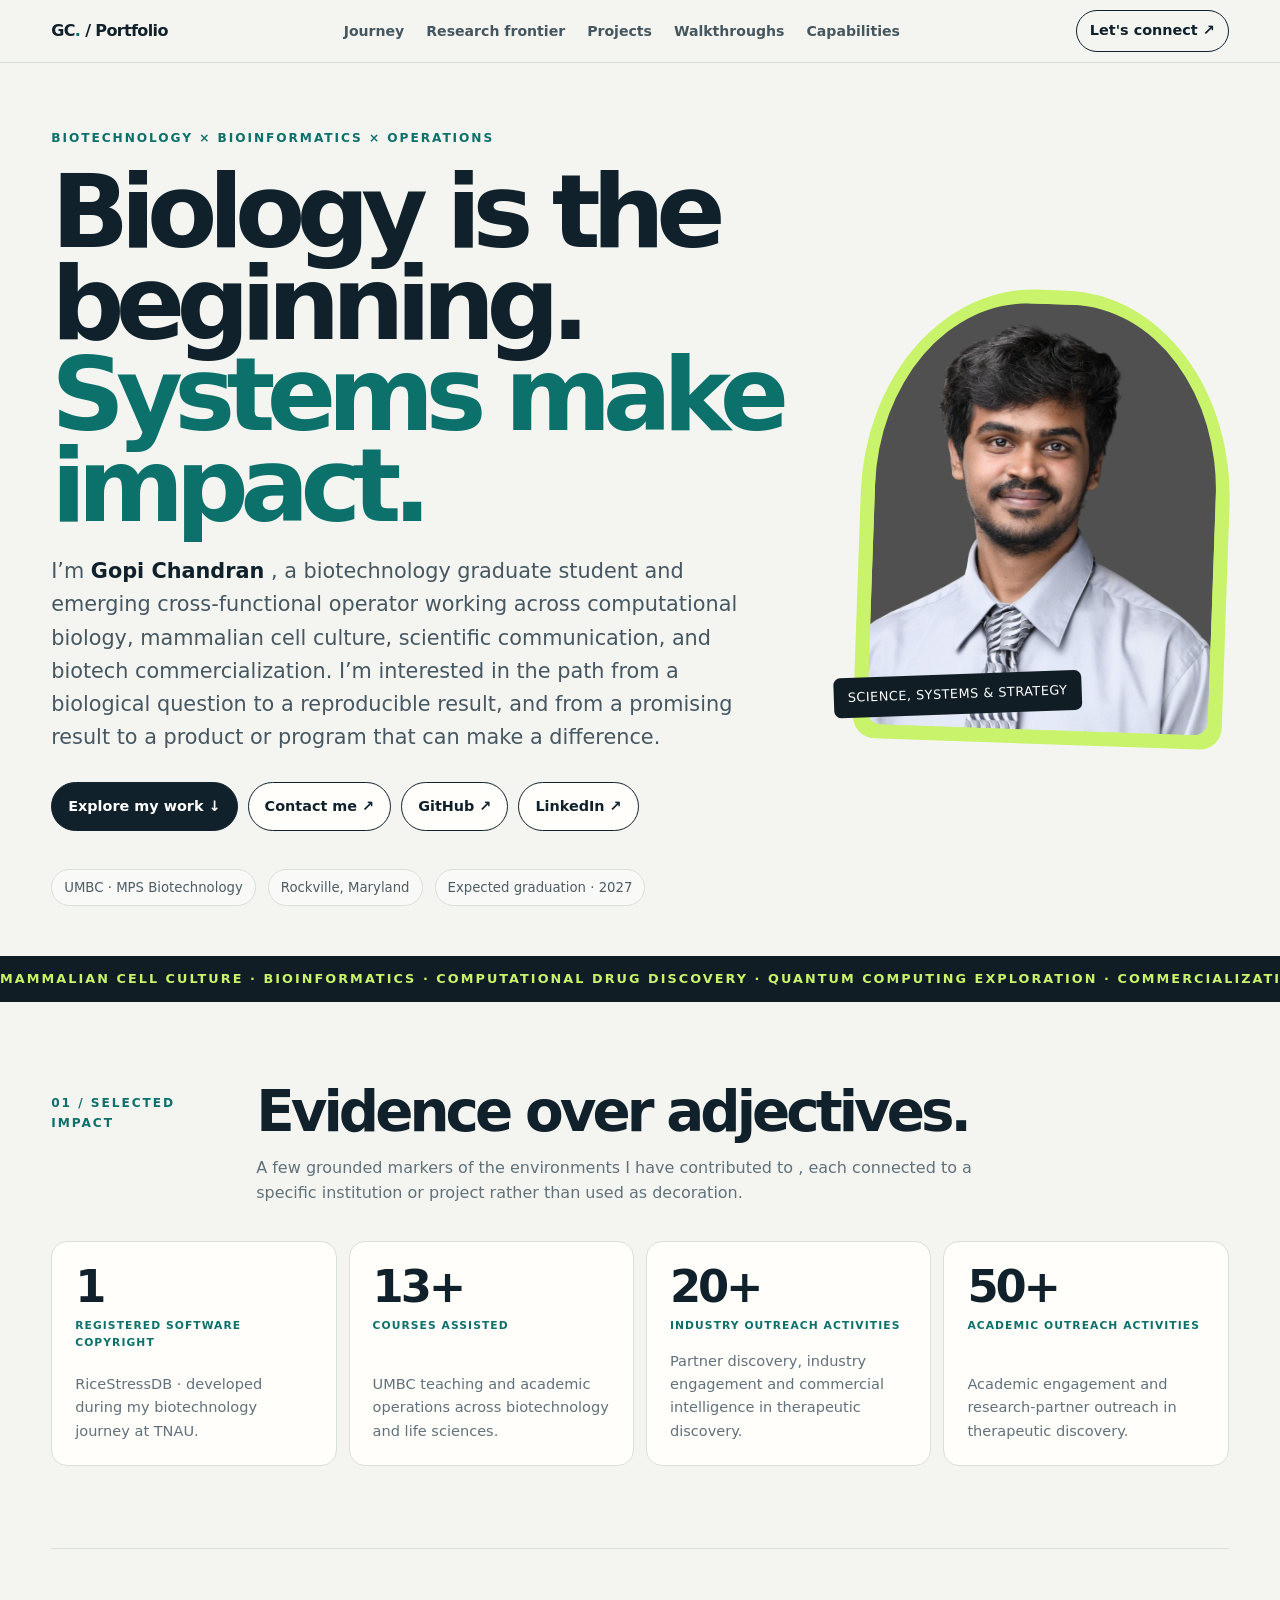
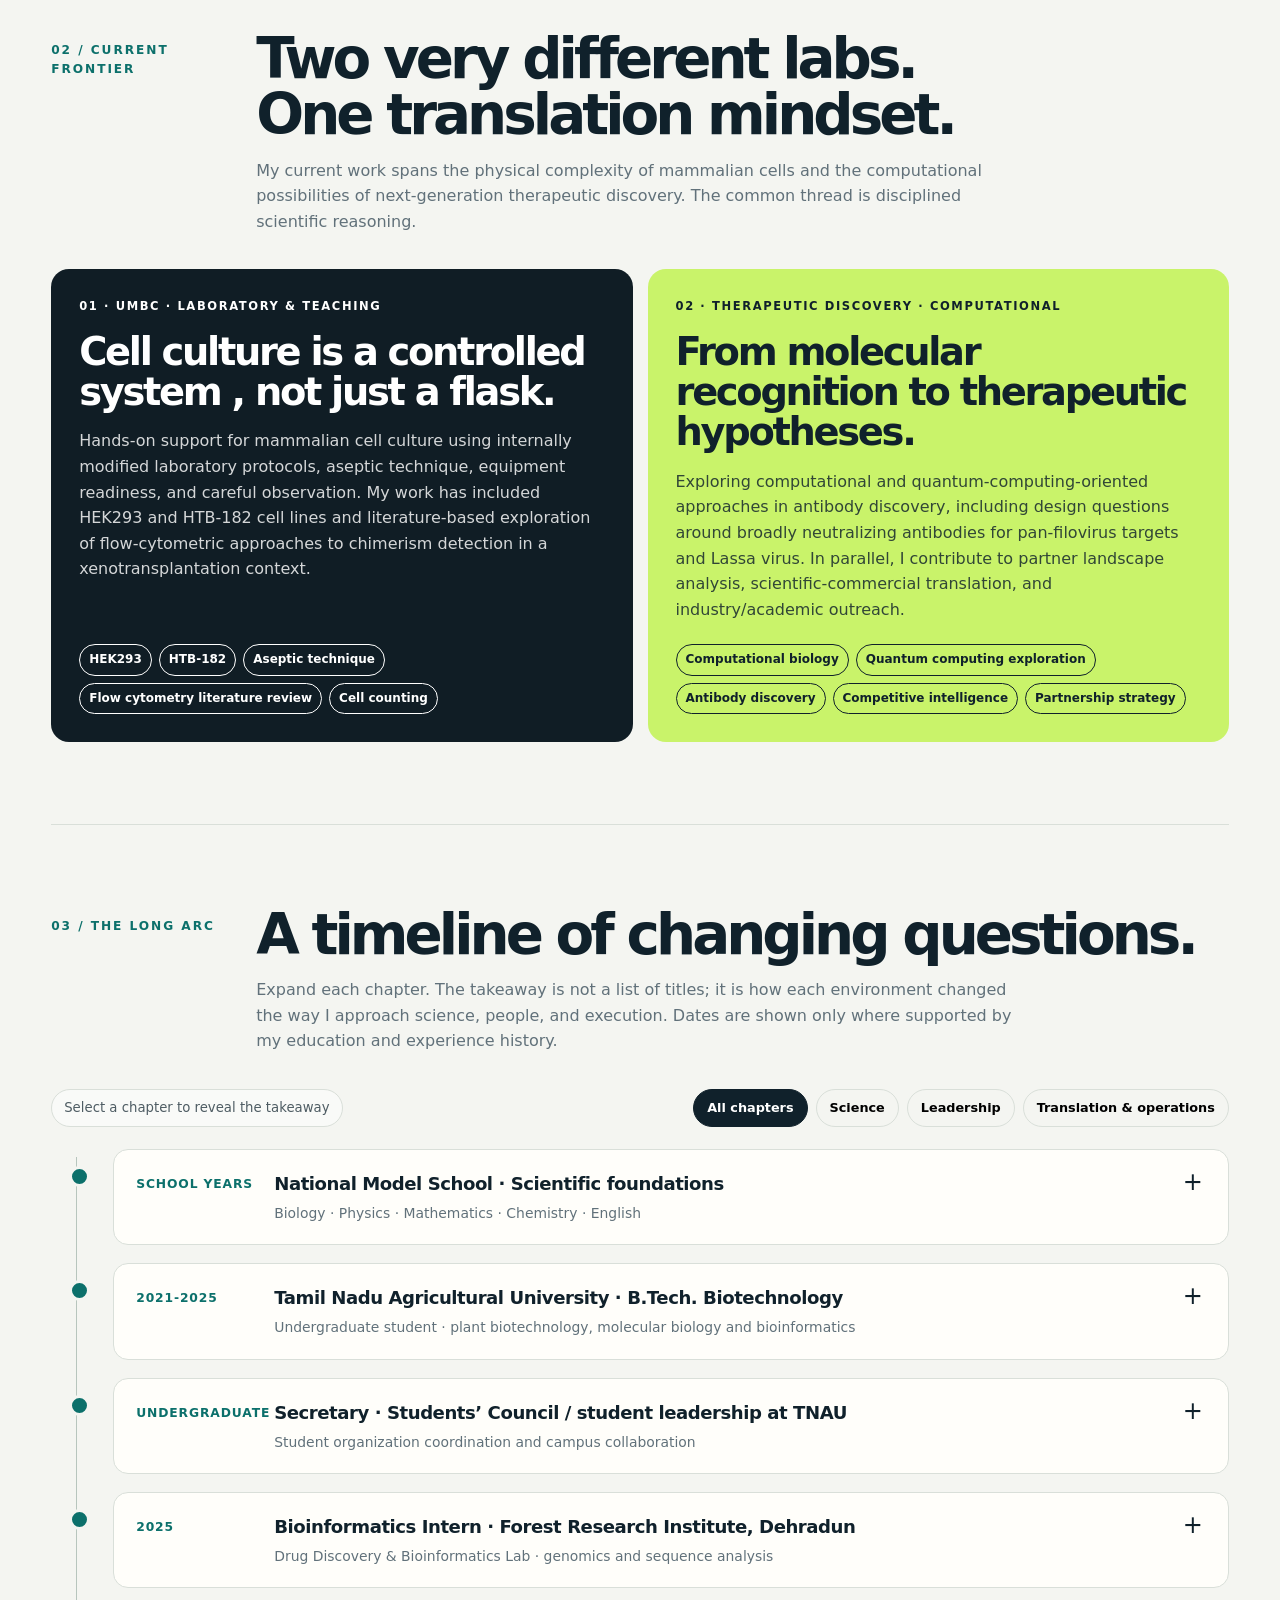
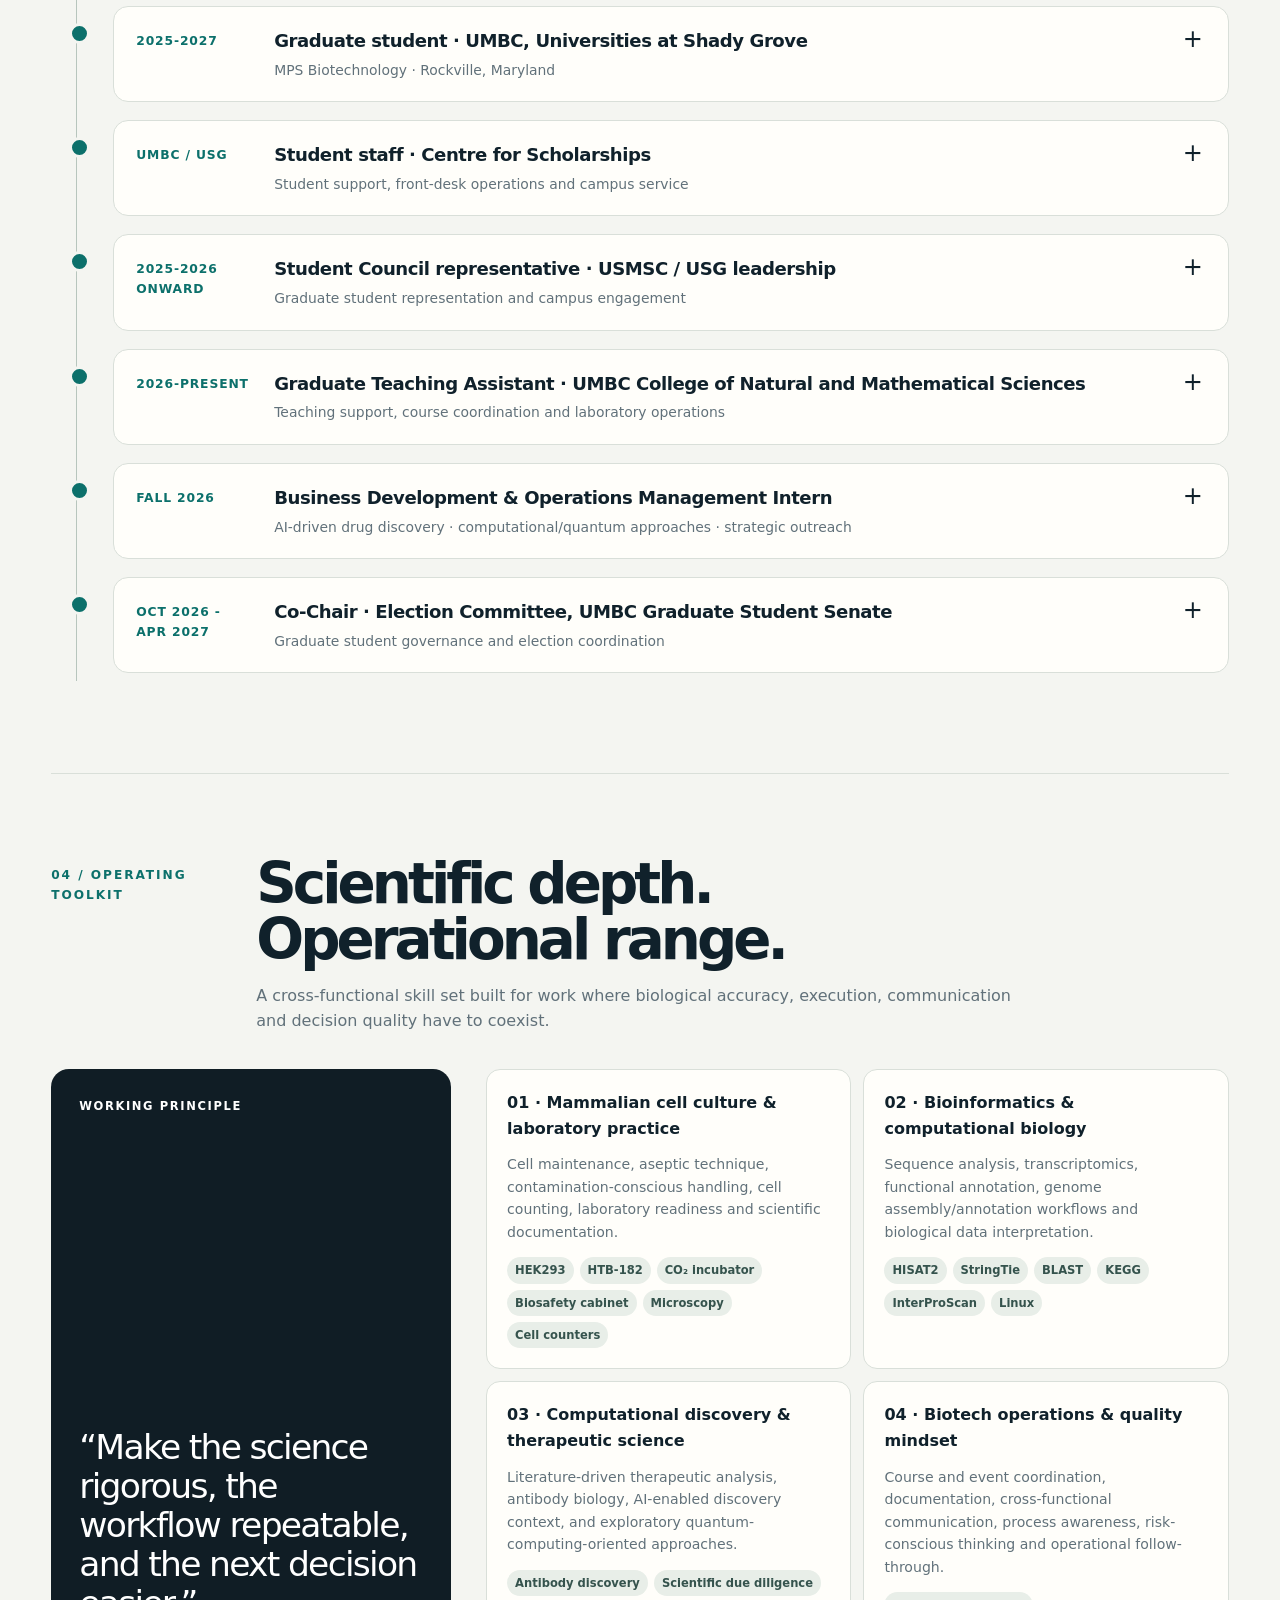
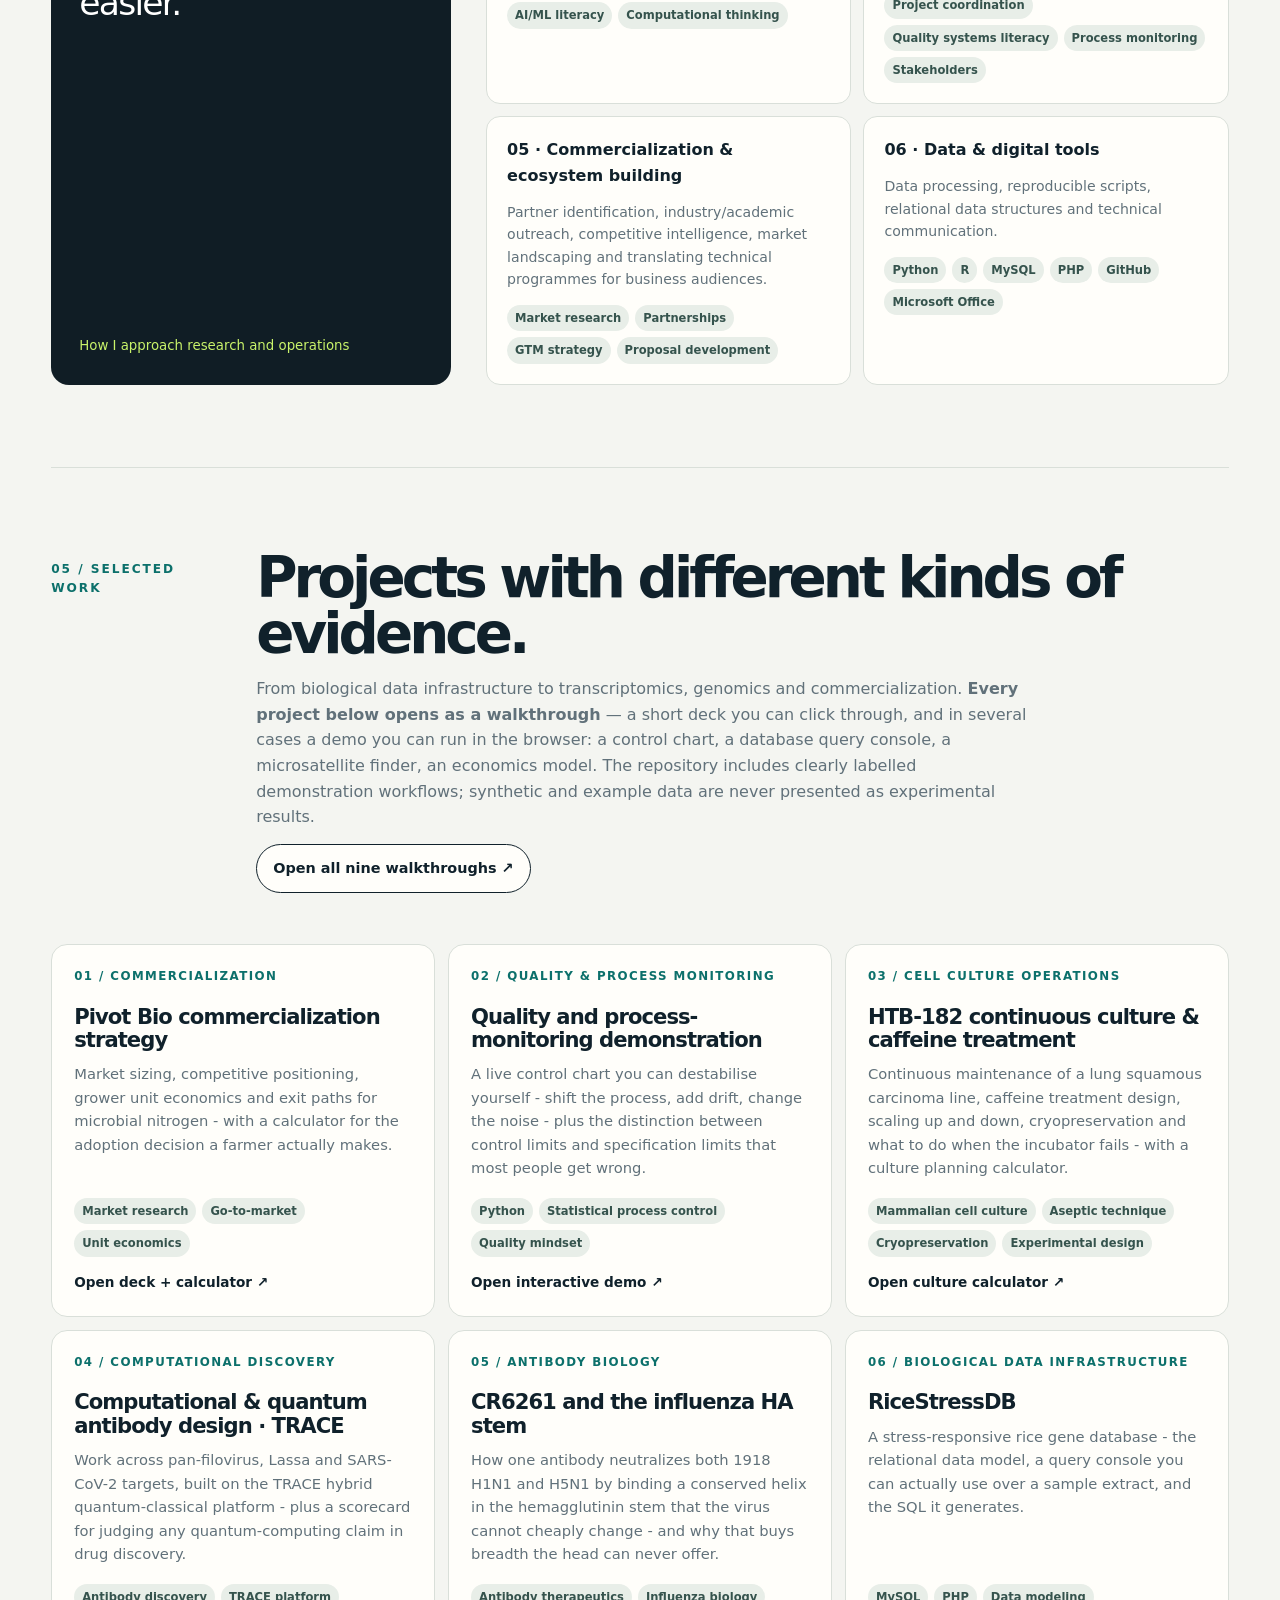
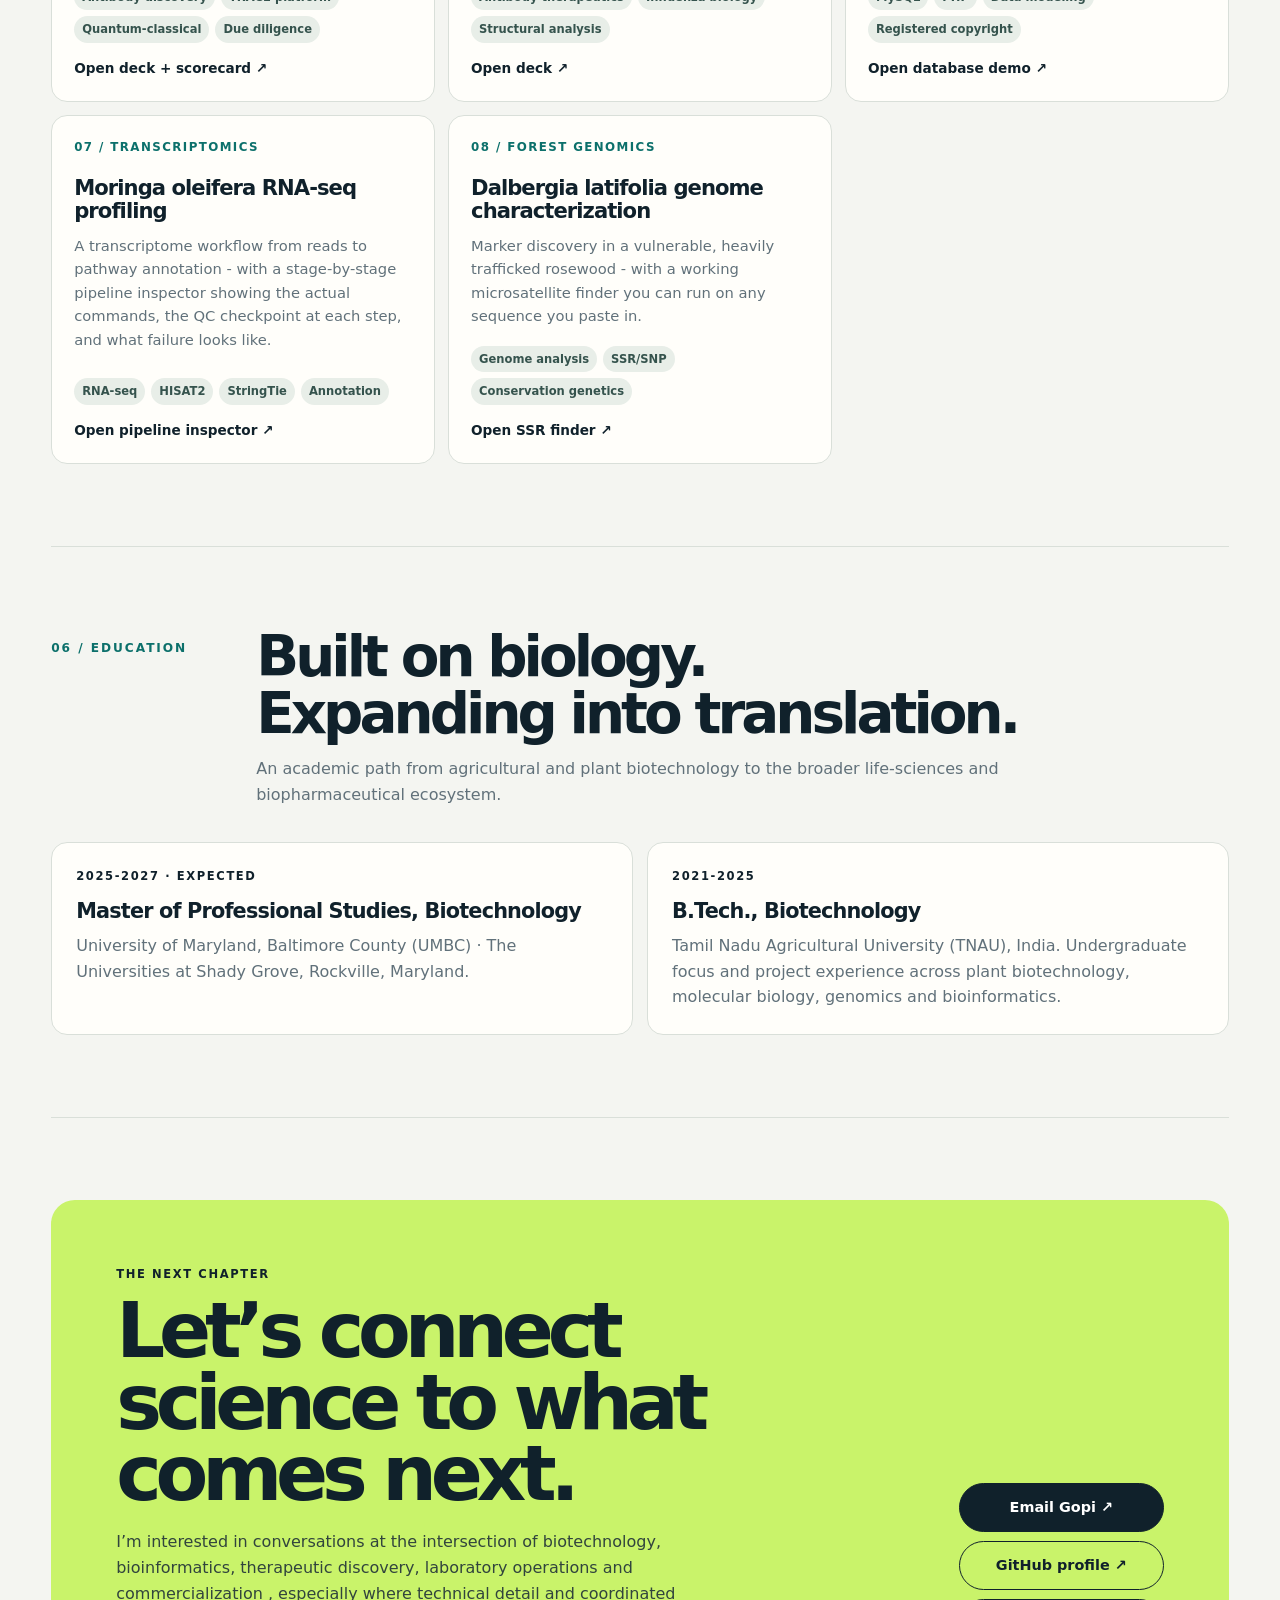
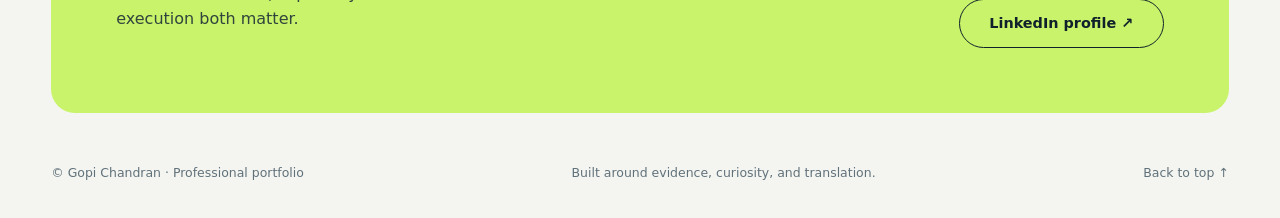
==== commit 64a7b844: "Add eight interactive project walkthroughs and runnable workflow code" ====
--- a/index.html
+++ b/index.html
@@ -14,20 +14,20 @@
 <header class="hero" id="top"><div class="wrap hero-grid"><div><div class="kicker">Biotechnology × Bioinformatics × Operations</div><h1>Biology is the<br>beginning.<br><em>Systems make impact.</em></h1><p class="hero-copy">I’m <strong>Gopi Chandran</strong> ,  a biotechnology graduate student and emerging cross-functional operator working across computational biology, mammalian cell culture, scientific communication, and biotech commercialization. I’m interested in the path from a biological question to a reproducible result, and from a promising result to a product or program that can make a difference.</p><div class="hero-actions"><a class="button primary" href="#projects">Explore my work ↓</a><a class="button light" href="mailto:gopic2@umbc.edu">Contact me ↗</a><a class="button light" href="https://github.com/gopichandran03" target="_blank" rel="noopener">GitHub ↗</a><a class="button light" href="https://www.linkedin.com/in/gopichandran03/" target="_blank" rel="noopener">LinkedIn ↗</a></div><div class="hero-foot"><span class="pill">UMBC · MPS Biotechnology</span><span class="pill">Rockville, Maryland</span><span class="pill">Expected graduation · 2027</span></div></div><div class="portrait-card"><img class="portrait" src="./assets/gopi-chandran-professional.jpg" alt="Professional portrait of Gopi Chandran"><div class="portrait-label">SCIENCE, SYSTEMS & STRATEGY</div></div></div></header>
 <div class="marquee"><span>Mammalian Cell Culture · Bioinformatics · Computational Drug Discovery · Quantum Computing Exploration · Commercialization · Project Operations · Scientific Communication · &nbsp; Mammalian Cell Culture · Bioinformatics · Computational Drug Discovery · Quantum Computing Exploration · Commercialization · Project Operations · Scientific Communication · &nbsp;</span></div>
 <main class="wrap">
-<section id="impact" class="reveal"><div class="section-head"><div class="section-index">01 / Selected impact</div><div><h2 class="section-title">Evidence over adjectives.</h2><p class="section-intro">A few grounded markers of the environments I have contributed to ,  each connected to a specific institution or project rather than used as decoration.</p></div></div><div class="stat-grid"><article class="stat"><div><b>1</b><small>Registered software copyright</small></div><p>RiceStressDB · developed during my biotechnology journey at TNAU.</p></article><article class="stat"><div><b>13+</b><small>Courses assisted</small></div><p>UMBC teaching and academic operations across biotechnology and life sciences.</p></article><article class="stat"><div><b>20+</b><small>Industry outreach activities</small></div><p>Regenova Pharma · partner discovery, industry engagement and commercial intelligence.</p></article><article class="stat"><div><b>50+</b><small>Academic outreach activities</small></div><p>Regenova Pharma · academic engagement and research-partner outreach.</p></article></div></section>
-<section id="frontier" class="reveal"><div class="section-head"><div class="section-index">02 / Current frontier</div><div><h2 class="section-title">Two very different labs.<br>One translation mindset.</h2><p class="section-intro">My current work spans the physical complexity of mammalian cells and the computational possibilities of next-generation therapeutic discovery. The common thread is disciplined scientific reasoning.</p></div></div><div class="feature"><article class="feature-card dark"><div><div class="mini-label">01 · UMBC · Laboratory & teaching</div><h3>Cell culture is a controlled system ,  not just a flask.</h3><p>Hands-on support for mammalian cell culture using internally modified laboratory protocols, aseptic technique, equipment readiness, and careful observation. My work has included HEK293 and HTB-182 cell lines and literature-based exploration of flow-cytometric approaches to chimerism detection in a xenotransplantation context.</p></div><div class="feature-bottom"><span class="chip">HEK293</span><span class="chip">HTB-182</span><span class="chip">Aseptic technique</span><span class="chip">Flow cytometry literature review</span><span class="chip">Cell counting</span></div></article><article class="feature-card lime"><div><div class="mini-label">02 · Regenova Pharma · Computational discovery</div><h3>From molecular recognition to therapeutic hypotheses.</h3><p>Exploring computational and quantum-computing-oriented approaches in antibody discovery, including design questions around broadly neutralizing antibodies for pan-filovirus targets and Lassa virus. In parallel, I contribute to partner landscape analysis, scientific-commercial translation, and industry/academic outreach.</p></div><div class="feature-bottom"><span class="chip">Computational biology</span><span class="chip">Quantum computing exploration</span><span class="chip">Antibody discovery</span><span class="chip">Competitive intelligence</span><span class="chip">Partnership strategy</span></div></article></div></section>
+<section id="impact" class="reveal"><div class="section-head"><div class="section-index">01 / Selected impact</div><div><h2 class="section-title">Evidence over adjectives.</h2><p class="section-intro">A few grounded markers of the environments I have contributed to ,  each connected to a specific institution or project rather than used as decoration.</p></div></div><div class="stat-grid"><article class="stat"><div><b>1</b><small>Registered software copyright</small></div><p>RiceStressDB · developed during my biotechnology journey at TNAU.</p></article><article class="stat"><div><b>13+</b><small>Courses assisted</small></div><p>UMBC teaching and academic operations across biotechnology and life sciences.</p></article><article class="stat"><div><b>20+</b><small>Industry outreach activities</small></div><p>Partner discovery, industry engagement and commercial intelligence in therapeutic discovery.</p></article><article class="stat"><div><b>50+</b><small>Academic outreach activities</small></div><p>Academic engagement and research-partner outreach in therapeutic discovery.</p></article></div></section>
+<section id="frontier" class="reveal"><div class="section-head"><div class="section-index">02 / Current frontier</div><div><h2 class="section-title">Two very different labs.<br>One translation mindset.</h2><p class="section-intro">My current work spans the physical complexity of mammalian cells and the computational possibilities of next-generation therapeutic discovery. The common thread is disciplined scientific reasoning.</p></div></div><div class="feature"><article class="feature-card dark"><div><div class="mini-label">01 · UMBC · Laboratory & teaching</div><h3>Cell culture is a controlled system ,  not just a flask.</h3><p>Hands-on support for mammalian cell culture using internally modified laboratory protocols, aseptic technique, equipment readiness, and careful observation. My work has included HEK293 and HTB-182 cell lines and literature-based exploration of flow-cytometric approaches to chimerism detection in a xenotransplantation context.</p></div><div class="feature-bottom"><span class="chip">HEK293</span><span class="chip">HTB-182</span><span class="chip">Aseptic technique</span><span class="chip">Flow cytometry literature review</span><span class="chip">Cell counting</span></div></article><article class="feature-card lime"><div><div class="mini-label">02 · Therapeutic discovery · Computational</div><h3>From molecular recognition to therapeutic hypotheses.</h3><p>Exploring computational and quantum-computing-oriented approaches in antibody discovery, including design questions around broadly neutralizing antibodies for pan-filovirus targets and Lassa virus. In parallel, I contribute to partner landscape analysis, scientific-commercial translation, and industry/academic outreach.</p></div><div class="feature-bottom"><span class="chip">Computational biology</span><span class="chip">Quantum computing exploration</span><span class="chip">Antibody discovery</span><span class="chip">Competitive intelligence</span><span class="chip">Partnership strategy</span></div></article></div></section>
 <section id="story" class="reveal"><div class="section-head"><div class="section-index">03 / The long arc</div><div><h2 class="section-title">A timeline of changing questions.</h2><p class="section-intro">Expand each chapter. The takeaway is not a list of titles; it is how each environment changed the way I approach science, people, and execution. Dates are shown only where supported by my education and experience history.</p></div></div><div class="timeline-tools"><span class="pill">Select a chapter to reveal the takeaway</span><div class="filterbar" role="group" aria-label="Filter timeline"><button class="filter active" data-filter="all">All chapters</button><button class="filter" data-filter="science">Science</button><button class="filter" data-filter="leadership">Leadership</button><button class="filter" data-filter="translation">Translation & operations</button></div></div><div class="timeline">
 <article class="event" data-category="science"><details><summary><div class="event-date">School years</div><div><h3>National Model School · Scientific foundations</h3><div class="org">Biology · Physics · Mathematics · Chemistry · English</div></div></summary><div class="event-body"><p>Studying life sciences alongside mathematics and physical sciences gave me an early habit of connecting systems: living processes, quantitative reasoning, and the language needed to explain both.</p><div class="takeaway"><strong>Takeaway:</strong> Biology tells me what is happening; mathematics and physics help me ask how and why.</div></div></details></article>
 <article class="event" data-category="science"><details><summary><div class="event-date">2021-2025</div><div><h3>Tamil Nadu Agricultural University · B.Tech. Biotechnology</h3><div class="org">Undergraduate student · plant biotechnology, molecular biology and bioinformatics</div></div></summary><div class="event-body"><p>Built a foundation across biotechnology and agricultural research, with project work spanning stress-responsive rice genes, plant transformation, transcriptomics, comparative genomics, and biological data management.</p><div class="takeaway"><strong>Takeaway:</strong> Research becomes more useful when experimental biology and data architecture are designed to inform one another.</div></div></details></article>
 <article class="event" data-category="leadership"><details><summary><div class="event-date">Undergraduate</div><div><h3>Secretary · Students’ Council / student leadership at TNAU</h3><div class="org">Student organization coordination and campus collaboration</div></div></summary><div class="event-body"><p>Worked with peers and campus stakeholders to coordinate student activities, communication, and shared responsibilities. Leadership became a practical exercise in reliability, coordination, and follow-through.</p><div class="takeaway"><strong>Takeaway:</strong> Good coordination is a system: clear ownership, timely communication, and dependable execution.</div></div></details></article>
-<article class="event" data-category="science"><details><summary><div class="event-date">2025</div><div><h3>Laboratory assistant / plant molecular biology research</h3><div class="org">TNAU research environment · rice transformation and molecular biology</div></div></summary><div class="event-body"><p>Contributed to laboratory research and project work involving Agrobacterium-mediated transformation in rice, including work associated with the GHD7 gene and cultivar ASD16.</p><div class="takeaway"><strong>Takeaway:</strong> A protocol is only as useful as the care, consistency, and documentation behind its execution.</div></div></details></article>
+
 <article class="event" data-category="science"><details><summary><div class="event-date">2025</div><div><h3>Bioinformatics Intern · Forest Research Institute, Dehradun</h3><div class="org">Drug Discovery & Bioinformatics Lab · genomics and sequence analysis</div></div></summary><div class="event-body"><p>Worked on forest genomics and sequence-analysis workflows, including de novo assembly and gene prediction for <em>Dalbergia latifolia</em>, alongside comparative genomics interests. Tools across this research journey include Linux-based workflows, sequence alignment, assembly evaluation, annotation, and marker analysis.</p><div class="takeaway"><strong>Takeaway:</strong> Large biological datasets become interpretable only when each computational step is reproducible and biologically grounded.</div></div></details></article>
 <article class="event" data-category="science"><details><summary><div class="event-date">2025-2027</div><div><h3>Graduate student · UMBC, Universities at Shady Grove</h3><div class="org">MPS Biotechnology · Rockville, Maryland</div></div></summary><div class="event-body"><p>Expanded from plant-focused biotechnology into a broader biopharmaceutical setting, with exposure to biotechnology product quality, regulatory thinking, experimental design, project management, mammalian cell culture, and therapeutic development.</p><div class="takeaway"><strong>Takeaway:</strong> The same scientific rigor must travel across modalities ,  from plant genomes to cell systems to therapeutic products.</div></div></details></article>
 <article class="event" data-category="leadership translation"><details><summary><div class="event-date">UMBC / USG</div><div><h3>Student staff · Centre for Scholarships</h3><div class="org">Student support, front-desk operations and campus service</div></div></summary><div class="event-body"><p>Supported scholarship-centre operations and student-facing initiatives, including snack bags, Manna markets, mobile markets, and events. This role brought service delivery, logistics, and operational consistency into my daily work.</p><div class="takeaway"><strong>Takeaway:</strong> Operations matter most when they make a real service easier to access.</div></div></details></article>
 <article class="event" data-category="leadership translation"><details><summary><div class="event-date">2025-2026 onward</div><div><h3>Student Council representative · USMSC / USG leadership</h3><div class="org">Graduate student representation and campus engagement</div></div></summary><div class="event-body"><p>Contributed to student representation and communication between graduate students and university stakeholders, alongside involvement in the University System of Maryland student community. These roles sharpened my ability to surface concerns, communicate clearly, and work across institutional boundaries.</p><div class="takeaway"><strong>Takeaway:</strong> Stakeholder management starts with listening accurately before proposing a solution.</div></div></details></article>
 <article class="event" data-category="science leadership"><details><summary><div class="event-date">2026-present</div><div><h3>Graduate Teaching Assistant · UMBC College of Natural and Mathematical Sciences</h3><div class="org">Teaching support, course coordination and laboratory operations</div></div></summary><div class="event-body"><p>Support teaching and course delivery across biotechnology and life-science programmes, including coordination of sessions and guest speakers. Laboratory work includes HEK293 and HTB-182 culture support using internally modified protocols, CO₂ incubators, biosafety cabinets, microscopy, manual and automated cell counters, PPE, and contamination-conscious aseptic practices. I have also supported literature review and preliminary investigation of flow-cytometry approaches for chimerism detection in a xenotransplantation project.</p><div class="takeaway"><strong>Takeaway:</strong> Teaching and lab support both depend on making complex work understandable, prepared, and repeatable.</div></div></details></article>
-<article class="event" data-category="translation"><details><summary><div class="event-date">Fall 2026</div><div><h3>Business Development & Operations Management Intern · Regenova Pharma</h3><div class="org">AI-driven drug discovery · computational/quantum approaches · strategic outreach</div></div></summary><div class="event-body"><p>Work at the interface of computational therapeutic discovery and business operations. Focus areas include exploring quantum-computing-oriented approaches for broadly neutralizing antibody design targeting pan-filovirus families and Lassa virus; evaluating potential industry and academic partners; conducting competitive and market landscape research; supporting scientific-commercial due diligence; and translating technical programmes into partnership, proposal, and commercialization narratives.</p><p>Outreach activity includes more than 20 industry outreach activities and 50+ academic outreach activities, alongside partner evaluation and market intelligence. Specific research claims and confidential technical details are intentionally not disclosed here.</p><div class="takeaway"><strong>Takeaway:</strong> The value of emerging technology depends not only on scientific promise, but also on partner fit, feasibility, and a credible path to impact.</div></div></details></article>
-<article class="event" data-category="leadership translation"><details><summary><div class="event-date">Current</div><div><h3>Ad Hoc Member · USM Civic Education and Community Engagement Council</h3><div class="org">University System of Maryland · civic learning and community engagement</div></div></summary><div class="event-body"><p>Contribute a student perspective to conversations connecting civic education, campus communities, and public engagement across the University System of Maryland.</p><div class="takeaway"><strong>Takeaway:</strong> Strong institutions create pathways for people to participate, contribute, and understand the systems around them.</div></div></details></article><article class="event" data-category="leadership translation"><details><summary><div class="event-date">Oct 2026 - Apr 2027</div><div><h3>Co-Chair · Election Committee, UMBC Graduate Student Senate</h3><div class="org">Graduate student governance and election coordination</div></div></summary><div class="event-body"><p>Support the planning and coordination of graduate student senate election activities, with attention to clear communication, transparent processes, timelines, and participation.</p><div class="takeaway"><strong>Takeaway:</strong> Trust in a process is built through transparency, consistency, and accessible communication.</div></div></details></article>
+<article class="event" data-category="translation"><details><summary><div class="event-date">Fall 2026</div><div><h3>Business Development & Operations Management Intern</h3><div class="org">AI-driven drug discovery · computational/quantum approaches · strategic outreach</div></div></summary><div class="event-body"><p>Work at the interface of computational therapeutic discovery and business operations. Focus areas include exploring quantum-computing-oriented approaches for broadly neutralizing antibody design targeting pan-filovirus families and Lassa virus; evaluating potential industry and academic partners; conducting competitive and market landscape research; supporting scientific-commercial due diligence; and translating technical programmes into partnership, proposal, and commercialization narratives.</p><p>Outreach activity includes more than 20 industry outreach activities and 50+ academic outreach activities, alongside partner evaluation and market intelligence. Specific research claims and confidential technical details are intentionally not disclosed here.</p><div class="takeaway"><strong>Takeaway:</strong> The value of emerging technology depends not only on scientific promise, but also on partner fit, feasibility, and a credible path to impact.</div></div></details></article>
+<article class="event" data-category="leadership translation"><details><summary><div class="event-date">Oct 2026 - Apr 2027</div><div><h3>Co-Chair · Election Committee, UMBC Graduate Student Senate</h3><div class="org">Graduate student governance and election coordination</div></div></summary><div class="event-body"><p>Support the planning and coordination of graduate student senate election activities, with attention to clear communication, transparent processes, timelines, and participation.</p><div class="takeaway"><strong>Takeaway:</strong> Trust in a process is built through transparency, consistency, and accessible communication.</div></div></details></article>
 </div></section>
 <section id="capabilities" class="reveal"><div class="section-head"><div class="section-index">04 / Operating toolkit</div><div><h2 class="section-title">Scientific depth.<br>Operational range.</h2><p class="section-intro">A cross-functional skill set built for work where biological accuracy, execution, communication and decision quality have to coexist.</p></div></div><div class="skill-layout"><aside class="skill-quote"><div class="mini-label">Working principle</div><blockquote>“Make the science rigorous, the workflow repeatable, and the next decision easier.”</blockquote><small>How I approach research and operations</small></aside><div class="skill-groups"><article class="skill-group"><h3>01 · Mammalian cell culture & laboratory practice</h3><p>Cell maintenance, aseptic technique, contamination-conscious handling, cell counting, laboratory readiness and scientific documentation.</p><div class="tags"><span class="tag">HEK293</span><span class="tag">HTB-182</span><span class="tag">CO₂ incubator</span><span class="tag">Biosafety cabinet</span><span class="tag">Microscopy</span><span class="tag">Cell counters</span></div></article><article class="skill-group"><h3>02 · Bioinformatics & computational biology</h3><p>Sequence analysis, transcriptomics, functional annotation, genome assembly/annotation workflows and biological data interpretation.</p><div class="tags"><span class="tag">HISAT2</span><span class="tag">StringTie</span><span class="tag">BLAST</span><span class="tag">KEGG</span><span class="tag">InterProScan</span><span class="tag">Linux</span></div></article><article class="skill-group"><h3>03 · Computational discovery & therapeutic science</h3><p>Literature-driven therapeutic analysis, antibody biology, AI-enabled discovery context, and exploratory quantum-computing-oriented approaches.</p><div class="tags"><span class="tag">Antibody discovery</span><span class="tag">Scientific due diligence</span><span class="tag">AI/ML literacy</span><span class="tag">Computational thinking</span></div></article><article class="skill-group"><h3>04 · Biotech operations & quality mindset</h3><p>Course and event coordination, documentation, cross-functional communication, process awareness, risk-conscious thinking and operational follow-through.</p><div class="tags"><span class="tag">Project coordination</span><span class="tag">Quality systems literacy</span><span class="tag">Process monitoring</span><span class="tag">Stakeholders</span></div></article><article class="skill-group"><h3>05 · Commercialization & ecosystem building</h3><p>Partner identification, industry/academic outreach, competitive intelligence, market landscaping and translating technical programmes for business audiences.</p><div class="tags"><span class="tag">Market research</span><span class="tag">Partnerships</span><span class="tag">GTM strategy</span><span class="tag">Proposal development</span></div></article><article class="skill-group"><h3>06 · Data & digital tools</h3><p>Data processing, reproducible scripts, relational data structures and technical communication.</p><div class="tags"><span class="tag">Python</span><span class="tag">R</span><span class="tag">MySQL</span><span class="tag">PHP</span><span class="tag">GitHub</span><span class="tag">Microsoft Office</span></div></article></div></div></section>
 
@@ -36,7 +36,7 @@
 <article class="project"><div class="num">01 / COMMERCIALIZATION</div><h3>Pivot Bio commercialization strategy</h3><p>Market sizing, competitive positioning, grower unit economics and exit paths for microbial nitrogen - with a calculator for the adoption decision a farmer actually makes.</p><div class="tags"><span class="tag">Market research</span><span class="tag">Go-to-market</span><span class="tag">Unit economics</span></div><a href="./projects/pivot-bio/index.html">Open deck + calculator &nearr;</a></article>
 <article class="project"><div class="num">02 / QUALITY & PROCESS MONITORING</div><h3>Quality and process-monitoring demonstration</h3><p>A live control chart you can destabilise yourself - shift the process, add drift, change the noise - plus the distinction between control limits and specification limits that most people get wrong.</p><div class="tags"><span class="tag">Python</span><span class="tag">Statistical process control</span><span class="tag">Quality mindset</span></div><a href="./projects/process-monitoring/index.html">Open interactive demo &nearr;</a></article>
 <article class="project"><div class="num">03 / CELL CULTURE OPERATIONS</div><h3>HTB-182 continuous culture &amp; caffeine treatment</h3><p>Continuous maintenance of a lung squamous carcinoma line, caffeine treatment design, scaling up and down, cryopreservation and what to do when the incubator fails - with a culture planning calculator.</p><div class="tags"><span class="tag">Mammalian cell culture</span><span class="tag">Aseptic technique</span><span class="tag">Cryopreservation</span><span class="tag">Experimental design</span></div><a href="./projects/htb182-cell-culture/index.html">Open culture calculator &nearr;</a></article>
-<article class="project"><div class="num">04 / COMPUTATIONAL DISCOVERY</div><h3>Computational &amp; quantum antibody design · TRACE</h3><p>Work at Regenova across pan-filovirus, Lassa and SARS-CoV-2 targets, built on the TRACE hybrid quantum-classical platform - plus a scorecard for judging any quantum-computing claim in drug discovery.</p><div class="tags"><span class="tag">Antibody discovery</span><span class="tag">TRACE platform</span><span class="tag">Quantum-classical</span><span class="tag">Due diligence</span></div><a href="./projects/computational-antibody/index.html">Open deck + scorecard &nearr;</a></article>
+<article class="project"><div class="num">04 / COMPUTATIONAL DISCOVERY</div><h3>Computational &amp; quantum antibody design · TRACE</h3><p>Work across pan-filovirus, Lassa and SARS-CoV-2 targets, built on the TRACE hybrid quantum-classical platform - plus a scorecard for judging any quantum-computing claim in drug discovery.</p><div class="tags"><span class="tag">Antibody discovery</span><span class="tag">TRACE platform</span><span class="tag">Quantum-classical</span><span class="tag">Due diligence</span></div><a href="./projects/computational-antibody/index.html">Open deck + scorecard &nearr;</a></article>
 <article class="project"><div class="num">05 / ANTIBODY BIOLOGY</div><h3>CR6261 and the influenza HA stem</h3><p>How one antibody neutralizes both 1918 H1N1 and H5N1 by binding a conserved helix in the hemagglutinin stem that the virus cannot cheaply change - and why that buys breadth the head can never offer.</p><div class="tags"><span class="tag">Antibody therapeutics</span><span class="tag">Influenza biology</span><span class="tag">Structural analysis</span></div><a href="./projects/cr6261-influenza/index.html">Open deck &nearr;</a></article>
 <article class="project"><div class="num">06 / BIOLOGICAL DATA INFRASTRUCTURE</div><h3>RiceStressDB</h3><p>A stress-responsive rice gene database - the relational data model, a query console you can actually use over a sample extract, and the SQL it generates.</p><div class="tags"><span class="tag">MySQL</span><span class="tag">PHP</span><span class="tag">Data modeling</span><span class="tag">Registered copyright</span></div><a href="./projects/ricestressdb/index.html">Open database demo &nearr;</a></article>
 <article class="project"><div class="num">07 / TRANSCRIPTOMICS</div><h3>Moringa oleifera RNA-seq profiling</h3><p>A transcriptome workflow from reads to pathway annotation - with a stage-by-stage pipeline inspector showing the actual commands, the QC checkpoint at each step, and what failure looks like.</p><div class="tags"><span class="tag">RNA-seq</span><span class="tag">HISAT2</span><span class="tag">StringTie</span><span class="tag">Annotation</span></div><a href="./projects/moringa-rnaseq/index.html">Open pipeline inspector &nearr;</a></article>
